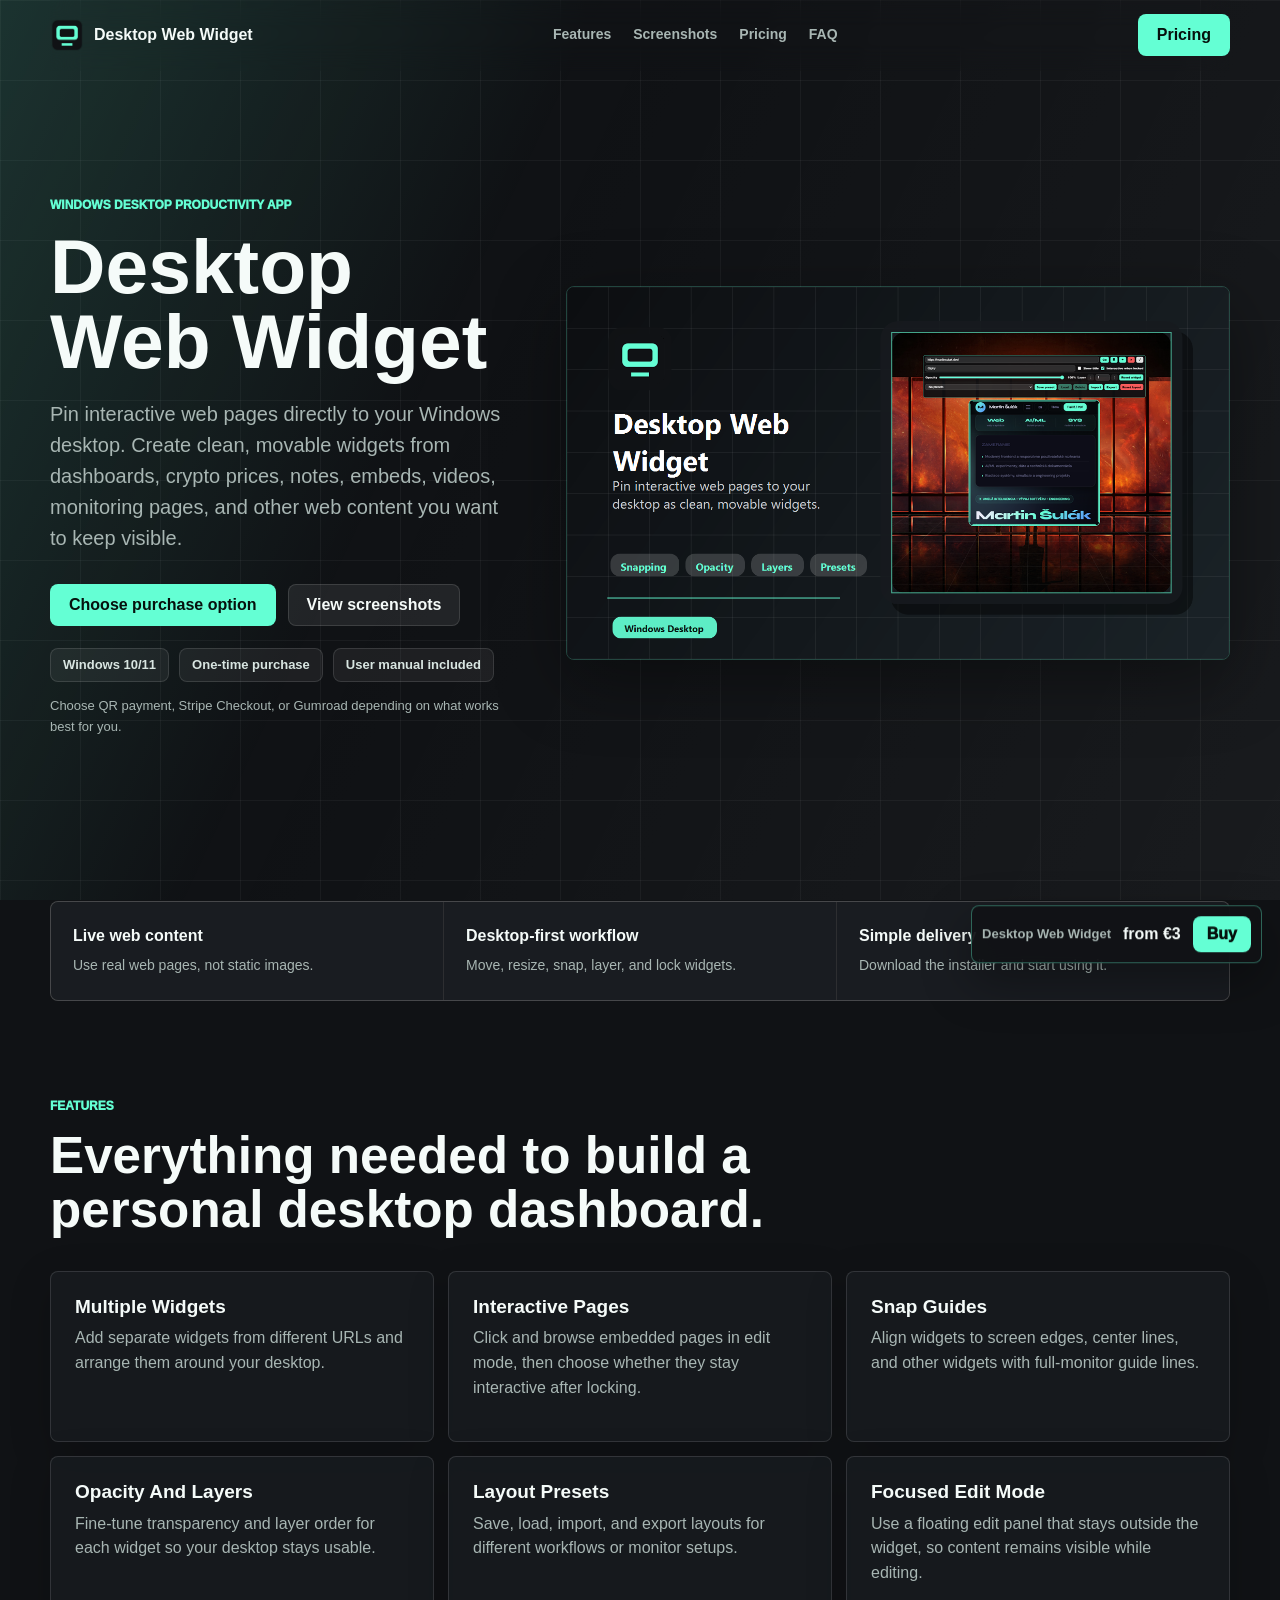
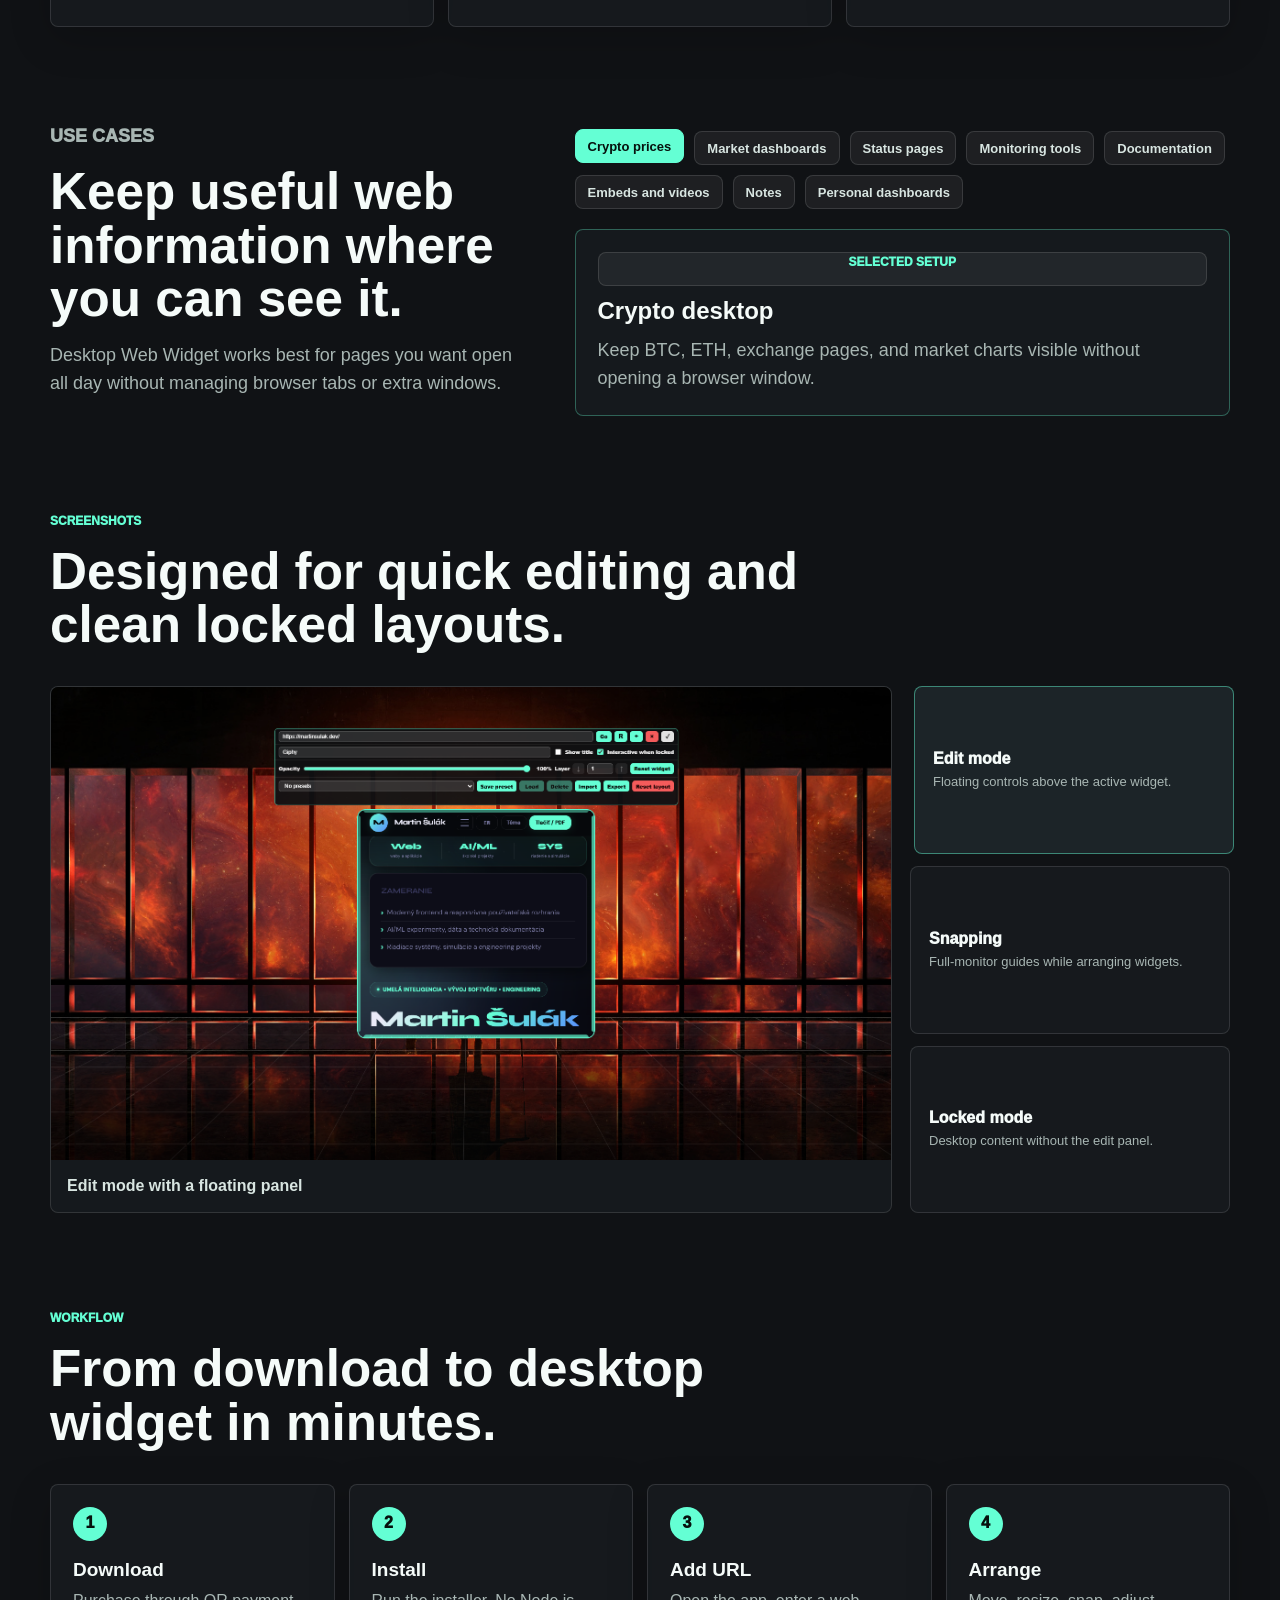
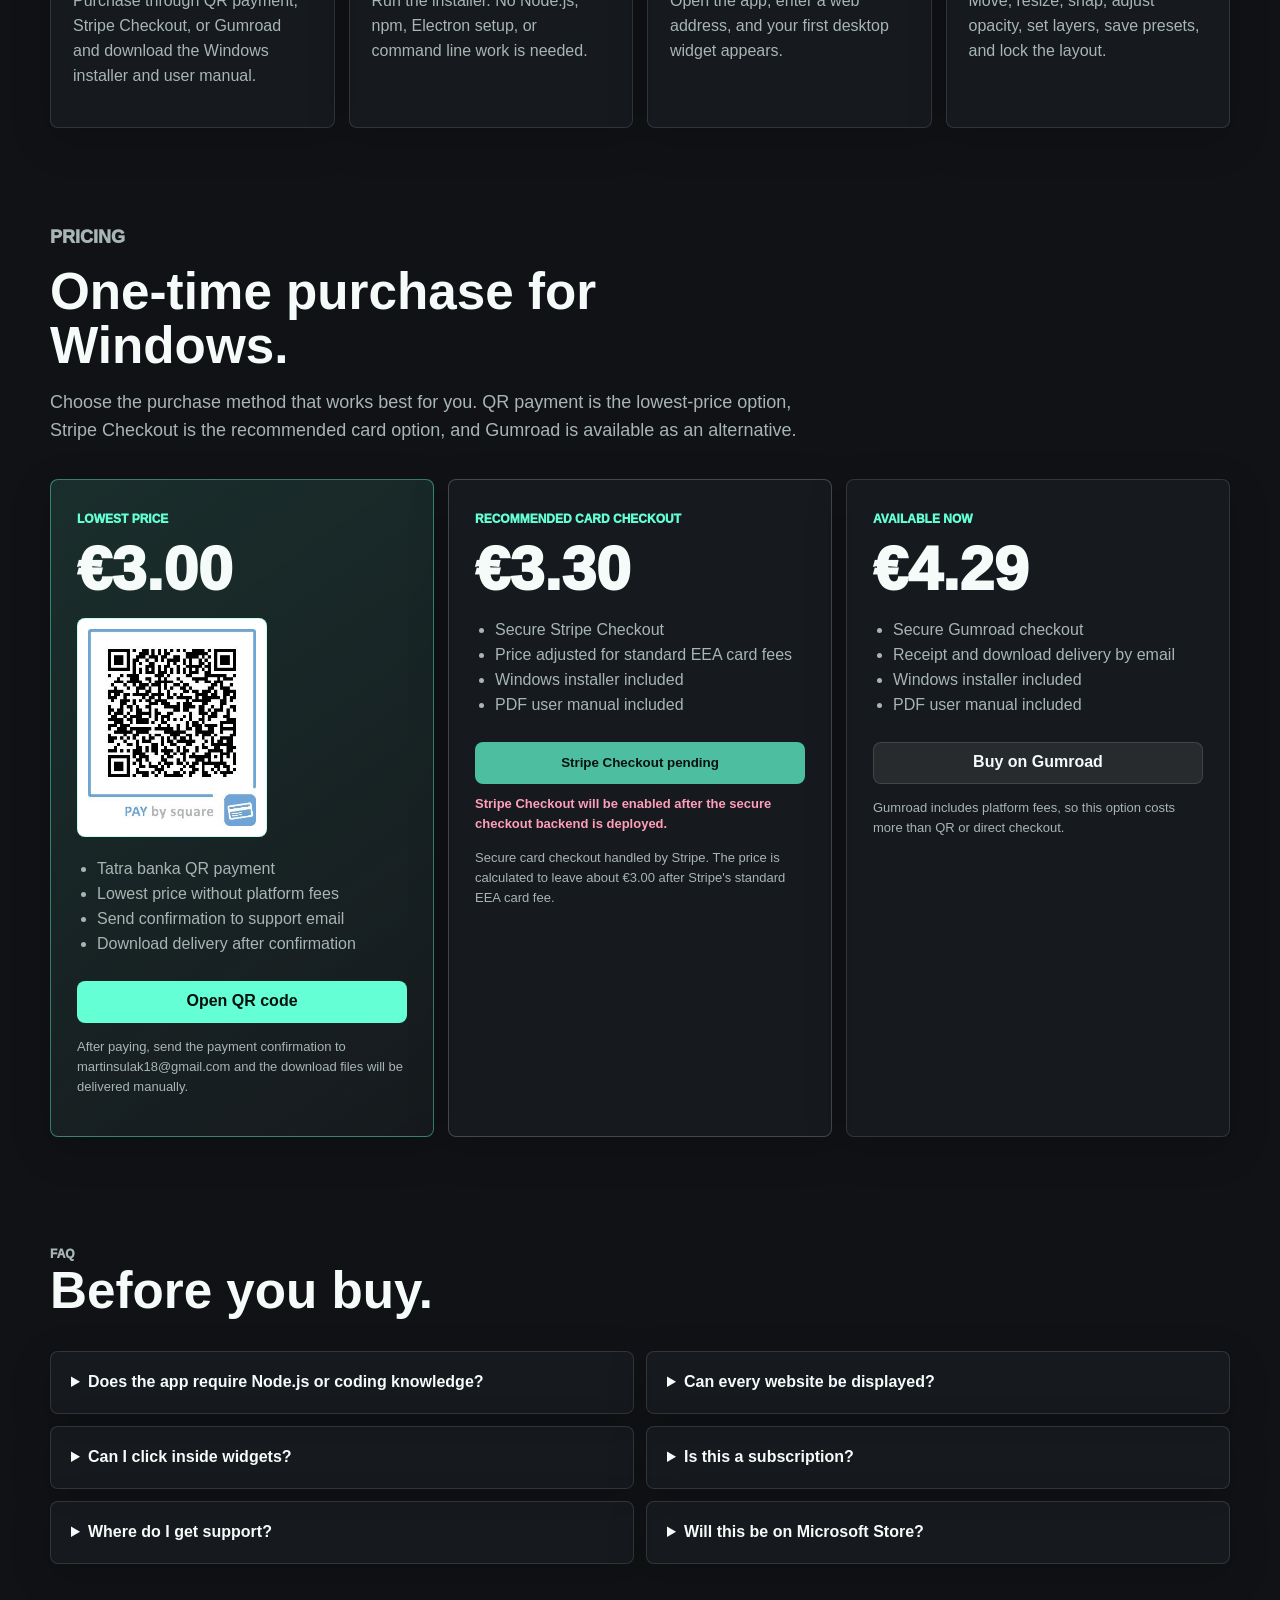
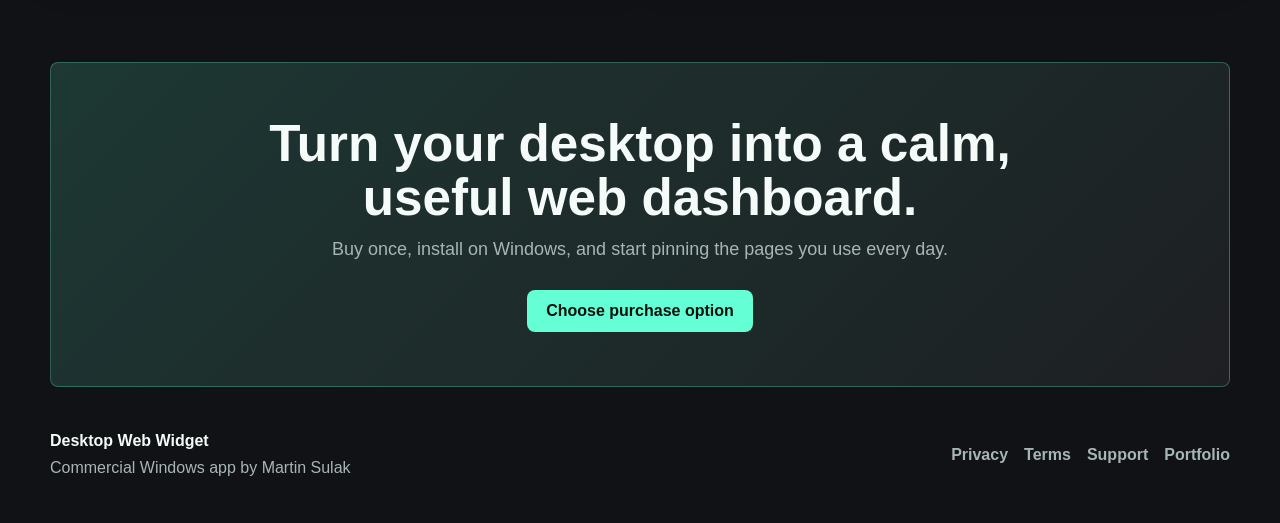
==== index.html @ 6675e5db "Support YouTube and Spotify widget embeds" ====
<!doctype html>
<html lang="en">
<head>
  <meta charset="UTF-8" />
  <meta name="viewport" content="width=device-width, initial-scale=1.0" />
  <meta name="description" content="Desktop Web Widget is a Windows desktop app for pinning live web pages, dashboards, crypto prices, notes, embeds, and monitoring pages as interactive desktop widgets." />
  <meta name="theme-color" content="#101215" />
  <meta name="author" content="Martin Šulák" />
  <meta name="robots" content="index, follow" />
  <meta name="application-name" content="Desktop Web Widget" />
  <meta property="og:title" content="Desktop Web Widget | Interactive Web Widgets For Windows" />
  <meta property="og:description" content="Pin live web pages, dashboards, crypto prices, notes, embeds, and monitoring pages directly to your Windows desktop." />
  <meta property="og:image" content="https://desktop-web-widget.martinsulak.dev/assets/cover.png" />
  <meta property="og:image:alt" content="Desktop Web Widget product preview on a Windows desktop" />
  <meta property="og:url" content="https://desktop-web-widget.martinsulak.dev/" />
  <meta property="og:type" content="website" />
  <meta property="og:site_name" content="Desktop Web Widget" />
  <meta name="twitter:card" content="summary_large_image" />
  <meta name="twitter:title" content="Desktop Web Widget | Interactive Web Widgets For Windows" />
  <meta name="twitter:description" content="Pin live web pages, dashboards, crypto prices, notes, embeds, and monitoring pages directly to your Windows desktop." />
  <meta name="twitter:image" content="https://desktop-web-widget.martinsulak.dev/assets/cover.png" />
  <meta name="twitter:image:alt" content="Desktop Web Widget product preview on a Windows desktop" />
  <title>Desktop Web Widget | Windows Desktop Web Widgets</title>
  <link rel="canonical" href="https://desktop-web-widget.martinsulak.dev/" />
  <link rel="icon" href="assets/favicon.ico" />
  <link rel="stylesheet" href="styles.css" />
  <script type="application/ld+json">
    {
      "@context": "https://schema.org",
      "@type": "SoftwareApplication",
      "name": "Desktop Web Widget",
      "description": "Desktop Web Widget is a Windows desktop app for pinning live web pages, dashboards, crypto prices, notes, embeds, and monitoring pages as interactive desktop widgets.",
      "url": "https://desktop-web-widget.martinsulak.dev/",
      "image": "https://desktop-web-widget.martinsulak.dev/assets/cover.png",
      "applicationCategory": "ProductivityApplication",
      "operatingSystem": "Windows 10, Windows 11",
      "softwareVersion": "1.0.0",
      "author": {
        "@type": "Person",
        "name": "Martin Šulák",
        "url": "https://martinsulak.dev/"
      },
      "offers": [
        {
          "@type": "Offer",
          "price": "3.00",
          "priceCurrency": "EUR",
          "url": "https://desktop-web-widget.martinsulak.dev/#pricing",
          "availability": "https://schema.org/InStock"
        },
        {
          "@type": "Offer",
          "price": "3.30",
          "priceCurrency": "EUR",
          "url": "https://desktop-web-widget.martinsulak.dev/#pricing",
          "availability": "https://schema.org/InStock"
        },
        {
          "@type": "Offer",
          "price": "4.29",
          "priceCurrency": "EUR",
          "url": "https://martinsulak.gumroad.com/l/desktop-web-widget",
          "availability": "https://schema.org/InStock"
        }
      ]
    }
  </script>
</head>
<body>
  <div class="scroll-progress" aria-hidden="true"></div>
  <header class="site-header">
    <a class="brand" href="#top" aria-label="Desktop Web Widget home">
      <img src="assets/logo.png" alt="" />
      <span>Desktop Web Widget</span>
    </a>
    <nav class="nav" aria-label="Main navigation">
      <a href="#features">Features</a>
      <a href="#screenshots">Screenshots</a>
      <a href="#pricing">Pricing</a>
      <a href="#faq">FAQ</a>
    </nav>
    <a class="header-buy" href="#pricing">Pricing</a>
  </header>

  <main id="top">
    <section class="hero reveal">
      <div class="hero-copy reveal-item">
        <p class="eyebrow">Windows desktop productivity app</p>
        <h1>Desktop Web Widget</h1>
        <p class="hero-text">Pin interactive web pages directly to your Windows desktop. Create clean, movable widgets from dashboards, crypto prices, notes, embeds, videos, monitoring pages, and other web content you want to keep visible.</p>
        <div class="hero-actions">
          <a class="button primary" href="#pricing">Choose purchase option</a>
          <a class="button secondary" href="#screenshots">View screenshots</a>
        </div>
        <div class="hero-meta">
          <span>Windows 10/11</span>
          <span>One-time purchase</span>
          <span>User manual included</span>
        </div>
        <p class="checkout-note">Choose QR payment, Stripe Checkout, or Gumroad depending on what works best for you.</p>
      </div>
      <div class="hero-visual reveal-item">
        <img src="assets/cover.png" alt="Desktop Web Widget product preview" />
      </div>
    </section>

    <section class="trust-strip reveal" aria-label="Product highlights">
      <div>
        <strong>Live web content</strong>
        <span>Use real web pages, not static images.</span>
      </div>
      <div>
        <strong>Desktop-first workflow</strong>
        <span>Move, resize, snap, layer, and lock widgets.</span>
      </div>
      <div>
        <strong>Simple delivery</strong>
        <span>Download the installer and start using it.</span>
      </div>
    </section>

    <section id="features" class="section reveal">
      <div class="section-head">
        <p class="eyebrow">Features</p>
        <h2>Everything needed to build a personal desktop dashboard.</h2>
      </div>
      <div class="feature-grid">
        <article>
          <h3>Multiple Widgets</h3>
          <p>Add separate widgets from different URLs and arrange them around your desktop.</p>
        </article>
        <article>
          <h3>Interactive Pages</h3>
          <p>Click and browse embedded pages in edit mode, then choose whether they stay interactive after locking.</p>
        </article>
        <article>
          <h3>Snap Guides</h3>
          <p>Align widgets to screen edges, center lines, and other widgets with full-monitor guide lines.</p>
        </article>
        <article>
          <h3>Opacity And Layers</h3>
          <p>Fine-tune transparency and layer order for each widget so your desktop stays usable.</p>
        </article>
        <article>
          <h3>Layout Presets</h3>
          <p>Save, load, import, and export layouts for different workflows or monitor setups.</p>
        </article>
        <article>
          <h3>Focused Edit Mode</h3>
          <p>Use a floating edit panel that stays outside the widget, so content remains visible while editing.</p>
        </article>
      </div>
    </section>

    <section class="section split use-case-section reveal">
      <div>
        <p class="eyebrow">Use cases</p>
        <h2>Keep useful web information where you can see it.</h2>
        <p>Desktop Web Widget works best for pages you want open all day without managing browser tabs or extra windows.</p>
      </div>
      <div class="use-list">
        <button class="use-chip active" data-title="Crypto desktop" data-text="Keep BTC, ETH, exchange pages, and market charts visible without opening a browser window.">Crypto prices</button>
        <button class="use-chip" data-title="Market watch" data-text="Build a lightweight desktop board for stock pages, financial dashboards, and trading tools.">Market dashboards</button>
        <button class="use-chip" data-title="System status" data-text="Pin uptime pages, service dashboards, deployment status, and monitoring views.">Status pages</button>
        <button class="use-chip" data-title="Monitoring cockpit" data-text="Arrange several operational web tools with snapping, opacity, and saved presets.">Monitoring tools</button>
        <button class="use-chip" data-title="Docs beside work" data-text="Keep docs, API references, checklists, and notes next to your main workspace.">Documentation</button>
        <button class="use-chip" data-title="Media layer" data-text="Place embeddable videos, streams, or media pages in a clean locked layout.">Embeds and videos</button>
        <button class="use-chip" data-title="Always-visible notes" data-text="Turn web-based notes and planning tools into desktop widgets.">Notes</button>
        <button class="use-chip" data-title="Personal dashboard" data-text="Create a dashboard from the pages you personally check every day.">Personal dashboards</button>
        <div class="use-preview" aria-live="polite">
          <span>Selected setup</span>
          <strong id="useCaseTitle">Crypto desktop</strong>
          <p id="useCaseText">Keep BTC, ETH, exchange pages, and market charts visible without opening a browser window.</p>
        </div>
      </div>
    </section>

    <section id="screenshots" class="section screenshots reveal">
      <div class="section-head">
        <p class="eyebrow">Screenshots</p>
        <h2>Designed for quick editing and clean locked layouts.</h2>
      </div>
      <div class="screenshot-viewer">
        <figure class="screenshot-stage">
          <img id="activeScreenshot" src="assets/screenshot-edit-mode.png" alt="Edit mode with the floating panel above a widget" />
          <figcaption id="activeScreenshotCaption">Edit mode with a floating panel</figcaption>
        </figure>
        <div class="screenshot-controls" aria-label="Screenshot selector">
          <button class="screenshot-tab active" data-image="assets/screenshot-edit-mode.png" data-alt="Edit mode with the floating panel above a widget" data-caption="Edit mode with a floating panel">
            <span>Edit mode</span>
            <small>Floating controls above the active widget.</small>
          </button>
          <button class="screenshot-tab" data-image="assets/screenshot-snapping.png" data-alt="Widget snapping with full monitor guide lines" data-caption="Snapping and guide lines">
            <span>Snapping</span>
            <small>Full-monitor guides while arranging widgets.</small>
          </button>
          <button class="screenshot-tab" data-image="assets/screenshot-locked-mode.png" data-alt="Locked desktop widget layout" data-caption="Clean locked mode">
            <span>Locked mode</span>
            <small>Desktop content without the edit panel.</small>
          </button>
        </div>
      </div>
    </section>

    <section class="section workflow reveal">
      <div class="section-head">
        <p class="eyebrow">Workflow</p>
        <h2>From download to desktop widget in minutes.</h2>
      </div>
      <div class="steps">
        <div>
          <span>1</span>
          <h3>Download</h3>
          <p>Purchase through QR payment, Stripe Checkout, or Gumroad and download the Windows installer and user manual.</p>
        </div>
        <div>
          <span>2</span>
          <h3>Install</h3>
          <p>Run the installer. No Node.js, npm, Electron setup, or command line work is needed.</p>
        </div>
        <div>
          <span>3</span>
          <h3>Add URL</h3>
          <p>Open the app, enter a web address, and your first desktop widget appears.</p>
        </div>
        <div>
          <span>4</span>
          <h3>Arrange</h3>
          <p>Move, resize, snap, adjust opacity, set layers, save presets, and lock the layout.</p>
        </div>
      </div>
    </section>

    <section id="pricing" class="section pricing reveal">
      <div class="pricing-copy">
        <p class="eyebrow">Pricing</p>
        <h2>One-time purchase for Windows.</h2>
        <p>Choose the purchase method that works best for you. QR payment is the lowest-price option, Stripe Checkout is the recommended card option, and Gumroad is available as an alternative.</p>
      </div>
      <div class="price-options">
        <div class="price-card qr-card">
          <span class="price-label">Lowest price</span>
          <div class="price">€3.00</div>
          <img class="qr-image" src="assets/qrcode.jpeg" alt="Tatra banka QR payment for Desktop Web Widget" />
          <ul>
            <li>Tatra banka QR payment</li>
            <li>Lowest price without platform fees</li>
            <li>Send confirmation to support email</li>
            <li>Download delivery after confirmation</li>
          </ul>
          <a class="button primary full" href="assets/qrcode.jpeg" target="_blank" rel="noreferrer">Open QR code</a>
          <p class="price-note">After paying, send the payment confirmation to martinsulak18@gmail.com and the download files will be delivered manually.</p>
        </div>
        <div class="price-card gateway-card">
          <span class="price-label">Recommended card checkout</span>
          <div class="price">€3.30</div>
          <ul>
            <li>Secure Stripe Checkout</li>
            <li>Price adjusted for standard EEA card fees</li>
            <li>Windows installer included</li>
            <li>PDF user manual included</li>
          </ul>
          <button class="button primary full" id="stripeCheckoutButton" type="button" disabled>Buy with Stripe</button>
          <p class="checkout-status" id="stripeCheckoutStatus" aria-live="polite"></p>
          <p class="price-note">Secure card checkout handled by Stripe. The price is calculated to leave about €3.00 after Stripe's standard EEA card fee.</p>
        </div>
        <div class="price-card">
          <span class="price-label">Available now</span>
          <div class="price">€4.29</div>
          <ul>
            <li>Secure Gumroad checkout</li>
            <li>Receipt and download delivery by email</li>
            <li>Windows installer included</li>
            <li>PDF user manual included</li>
          </ul>
          <a class="button secondary full checkout-link" href="https://martinsulak.gumroad.com/l/desktop-web-widget" target="_blank" rel="noreferrer">Buy on Gumroad</a>
          <p class="price-note">Gumroad includes platform fees, so this option costs more than QR or direct checkout.</p>
        </div>
      </div>
    </section>

    <section id="faq" class="section faq reveal">
      <div class="section-head">
        <p class="eyebrow">FAQ</p>
        <h2>Before you buy.</h2>
      </div>
      <div class="faq-grid">
        <details>
          <summary>Does the app require Node.js or coding knowledge?</summary>
          <p>No. The download includes a normal Windows installer. You do not need Node.js, npm, Electron, or programming knowledge.</p>
        </details>
        <details>
          <summary>Can every website be displayed?</summary>
          <p>No. Some websites block embedding for security reasons. Standard YouTube and Spotify sharing links are converted automatically. For other pages, try an official embed link, a dashboard link, or another site that supports embedded display.</p>
        </details>
        <details>
          <summary>Can I click inside widgets?</summary>
          <p>Yes. Widgets are clickable in edit mode. You can also choose whether each widget remains interactive after locking the layout.</p>
        </details>
        <details>
          <summary>Is this a subscription?</summary>
          <p>No. Desktop Web Widget is sold as a one-time purchase. QR payment, Stripe Checkout, and Gumroad are available as purchase options.</p>
        </details>
        <details>
          <summary>Where do I get support?</summary>
          <p>Email support is available through the contact address on the support page.</p>
        </details>
        <details>
          <summary>Will this be on Microsoft Store?</summary>
          <p>Microsoft Store release is planned. QR payment, Stripe Checkout, and Gumroad are available as purchase options.</p>
        </details>
      </div>
    </section>

    <section class="final-cta">
      <h2>Turn your desktop into a calm, useful web dashboard.</h2>
      <p>Buy once, install on Windows, and start pinning the pages you use every day.</p>
      <a class="button primary" href="#pricing">Choose purchase option</a>
    </section>
  </main>

  <div class="sticky-cta" aria-label="Quick purchase bar">
    <span>Desktop Web Widget</span>
    <strong>from €3</strong>
    <a href="#pricing">Buy</a>
  </div>

  <footer class="site-footer">
    <div>
      <strong>Desktop Web Widget</strong>
      <span>Commercial Windows app by Martin Sulak</span>
    </div>
    <nav aria-label="Footer links">
      <a href="privacy.html">Privacy</a>
      <a href="terms.html">Terms</a>
      <a href="support.html">Support</a>
      <a href="https://martinsulak.dev/" target="_blank" rel="noreferrer">Portfolio</a>
    </nav>
  </footer>

  <script src="script.js"></script>
</body>
</html>
---- styles.css ----
:root {
  --bg: #101215;
  --surface: #171b1f;
  --surface-2: #20262b;
  --text: #f5fbf9;
  --muted: #a8b6b3;
  --line: rgba(255, 255, 255, 0.12);
  --mint: #64ffd4;
  --mint-dark: #13c9a1;
  --danger: #ff6b6b;
  --shadow: 0 20px 70px rgba(0, 0, 0, 0.38);
  --radius: 8px;
  --max: 1180px;
  --ease: cubic-bezier(.2, .8, .2, 1);
}

* {
  box-sizing: border-box;
}

html {
  scroll-behavior: smooth;
}

body {
  margin: 0;
  color: var(--text);
  background: var(--bg);
  font-family: Inter, "Segoe UI", Arial, sans-serif;
  font-size: 16px;
  line-height: 1.55;
  letter-spacing: 0;
}

body::before {
  content: "";
  position: fixed;
  inset: 0;
  z-index: -2;
  background:
    linear-gradient(rgba(255, 255, 255, 0.045) 1px, transparent 1px),
    linear-gradient(90deg, rgba(255, 255, 255, 0.045) 1px, transparent 1px),
    #101215;
  background-size: 80px 80px;
}

body::after {
  content: "";
  position: fixed;
  inset: 0;
  z-index: -1;
  background: linear-gradient(115deg, rgba(100, 255, 212, 0.14), transparent 36%, rgba(255, 255, 255, 0.04));
  pointer-events: none;
}

img {
  max-width: 100%;
  display: block;
}

.scroll-progress {
  position: fixed;
  top: 0;
  left: 0;
  z-index: 80;
  width: 0;
  height: 3px;
  background: linear-gradient(90deg, var(--mint), #ffffff);
  box-shadow: 0 0 18px rgba(100, 255, 212, 0.58);
}

a {
  color: inherit;
}

.site-header {
  position: sticky;
  top: 0;
  z-index: 20;
  display: flex;
  align-items: center;
  justify-content: space-between;
  gap: 24px;
  width: min(var(--max), calc(100% - 32px));
  margin: 0 auto;
  padding: 14px 0;
  backdrop-filter: blur(14px);
  transition: border-color .2s var(--ease), background .2s var(--ease);
}

.brand {
  display: inline-flex;
  align-items: center;
  gap: 10px;
  min-width: 0;
  color: var(--text);
  text-decoration: none;
  font-weight: 850;
}

.brand img {
  width: 34px;
  height: 34px;
  border-radius: 8px;
}

.brand span {
  white-space: nowrap;
}

.nav {
  display: flex;
  align-items: center;
  gap: 22px;
  color: var(--muted);
  font-size: 14px;
  font-weight: 750;
}

.nav a,
.site-footer a {
  text-decoration: none;
}

.nav a:hover,
.site-footer a:hover {
  color: var(--mint);
}

.header-buy,
.button {
  display: inline-flex;
  align-items: center;
  justify-content: center;
  min-height: 42px;
  padding: 0 18px;
  border: 1px solid transparent;
  border-radius: 8px;
  color: #06110d;
  background: var(--mint);
  font-weight: 900;
  text-decoration: none;
  white-space: nowrap;
  transition: transform .2s var(--ease), background .2s var(--ease), border-color .2s var(--ease);
}

.header-buy:hover,
.button.primary:hover {
  transform: translateY(-2px);
  background: #8affe0;
}

.button.secondary {
  color: var(--text);
  background: rgba(255, 255, 255, 0.08);
  border-color: var(--line);
}

.button.secondary:hover {
  transform: translateY(-2px);
  border-color: rgba(100, 255, 212, 0.55);
}

.button.full {
  width: 100%;
}

.checkout-note,
.price-note {
  margin-top: 14px;
  color: var(--muted);
  font-size: 13px;
}

.hero {
  display: grid;
  grid-template-columns: minmax(0, .82fr) minmax(0, 1.18fr);
  align-items: center;
  gap: 54px;
  width: min(var(--max), calc(100% - 32px));
  min-height: calc(100vh - 70px);
  margin: 0 auto;
  padding: 46px 0 72px;
}

.hero-copy {
  min-width: 0;
}

.eyebrow {
  margin: 0 0 14px;
  color: var(--mint);
  font-size: 12px;
  font-weight: 950;
  letter-spacing: 0;
  text-transform: uppercase;
}

h1,
h2,
h3,
p {
  margin-top: 0;
}

h1 {
  max-width: 640px;
  margin-bottom: 20px;
  font-size: clamp(43px, 6vw, 78px);
  line-height: .98;
  letter-spacing: 0;
}

h2 {
  margin-bottom: 16px;
  font-size: clamp(31px, 4vw, 52px);
  line-height: 1.05;
  letter-spacing: 0;
}

h3 {
  margin-bottom: 8px;
  font-size: 19px;
  line-height: 1.2;
  letter-spacing: 0;
}

.hero-text {
  max-width: 560px;
  color: var(--muted);
  font-size: 20px;
}

.hero-actions {
  display: flex;
  flex-wrap: wrap;
  gap: 12px;
  margin: 30px 0 22px;
}

.hero-meta {
  display: flex;
  flex-wrap: wrap;
  gap: 10px;
}

.hero-meta span,
.use-list span {
  display: inline-flex;
  align-items: center;
  min-height: 34px;
  padding: 0 12px;
  border: 1px solid var(--line);
  border-radius: 8px;
  color: #d8e5e1;
  background: rgba(255, 255, 255, 0.06);
  font-size: 13px;
  font-weight: 800;
}

.hero-visual {
  min-width: 0;
}

.hero-visual img {
  width: 100%;
  border: 1px solid rgba(100, 255, 212, 0.22);
  border-radius: 8px;
  box-shadow: var(--shadow);
  animation: heroFloat 7s var(--ease) infinite;
}

.trust-strip,
.section,
.final-cta,
.site-footer {
  width: min(var(--max), calc(100% - 32px));
  margin: 0 auto;
}

.trust-strip {
  display: grid;
  grid-template-columns: repeat(3, minmax(0, 1fr));
  gap: 1px;
  overflow: hidden;
  border: 1px solid var(--line);
  border-radius: 8px;
  background: var(--line);
}

.trust-strip div {
  padding: 22px;
  background: rgba(23, 27, 31, 0.88);
}

.trust-strip strong {
  display: block;
  margin-bottom: 4px;
}

.trust-strip span {
  color: var(--muted);
  font-size: 14px;
}

.section {
  padding: 96px 0 0;
}

.section-head {
  max-width: 760px;
  margin-bottom: 34px;
}

.section-head p:not(.eyebrow),
.split p,
.pricing-copy p,
.final-cta p {
  color: var(--muted);
  font-size: 18px;
}

.feature-grid {
  display: grid;
  grid-template-columns: repeat(3, minmax(0, 1fr));
  gap: 14px;
}

.feature-grid article,
.price-card,
.faq details,
.steps div {
  border: 1px solid var(--line);
  border-radius: 8px;
  background: rgba(23, 27, 31, 0.88);
  box-shadow: 0 12px 42px rgba(0, 0, 0, 0.18);
}

.feature-grid article {
  padding: 24px;
  transform: translateY(0);
  transition: transform .25s var(--ease), border-color .25s var(--ease), background .25s var(--ease);
}

.feature-grid article:hover,
.steps div:hover,
.faq details:hover {
  transform: translateY(-4px);
  border-color: rgba(100, 255, 212, 0.35);
  background: rgba(28, 34, 38, 0.94);
}

.feature-grid p,
.steps p,
.faq p,
.price-card li {
  color: var(--muted);
}

.split {
  display: grid;
  grid-template-columns: minmax(0, .85fr) minmax(0, 1.15fr);
  gap: 40px;
  align-items: start;
}

.use-list {
  display: flex;
  flex-wrap: wrap;
  gap: 10px;
  padding-top: 8px;
}

.use-chip {
  display: inline-flex;
  align-items: center;
  min-height: 34px;
  padding: 0 12px;
  border: 1px solid var(--line);
  border-radius: 8px;
  color: #d8e5e1;
  background: rgba(255, 255, 255, 0.06);
  cursor: pointer;
  font-family: inherit;
  font-size: 13px;
  font-weight: 800;
  transition: transform .2s var(--ease), border-color .2s var(--ease), color .2s var(--ease), background .2s var(--ease);
}

.use-chip:hover,
.use-chip.active {
  color: #06110d;
  background: var(--mint);
  border-color: var(--mint);
  transform: translateY(-2px);
}

.use-preview {
  flex-basis: 100%;
  margin-top: 10px;
  padding: 22px;
  border: 1px solid rgba(100, 255, 212, 0.32);
  border-radius: 8px;
  background: rgba(23, 27, 31, 0.9);
}

.use-preview span {
  display: block;
  margin-bottom: 6px;
  color: var(--mint);
  font-size: 12px;
  font-weight: 950;
  text-align: center;
  text-transform: uppercase;
}

.use-preview strong {
  display: block;
  margin-bottom: 8px;
  font-size: 24px;
}

.use-preview p {
  margin-bottom: 0;
  color: var(--muted);
}

.screenshot-viewer {
  display: grid;
  grid-template-columns: minmax(0, 1fr) 320px;
  gap: 18px;
  align-items: stretch;
}

figure {
  margin: 0;
  overflow: hidden;
  border: 1px solid var(--line);
  border-radius: 8px;
  background: rgba(23, 27, 31, 0.9);
}

.screenshot-stage img {
  width: 100%;
  aspect-ratio: 16 / 9;
  object-fit: cover;
}

figcaption {
  padding: 14px 16px;
  color: #d8e5e1;
  font-weight: 850;
}

.screenshot-controls {
  display: grid;
  gap: 12px;
}

.screenshot-tab {
  min-height: 0;
  padding: 18px;
  border: 1px solid var(--line);
  border-radius: 8px;
  color: var(--text);
  background: rgba(23, 27, 31, 0.88);
  cursor: pointer;
  font-family: inherit;
  text-align: left;
  transition: transform .2s var(--ease), border-color .2s var(--ease), background .2s var(--ease);
}

.screenshot-tab:hover,
.screenshot-tab.active {
  transform: translateX(4px);
  border-color: rgba(100, 255, 212, 0.45);
  background: rgba(30, 38, 42, 0.96);
}

.screenshot-tab span {
  display: block;
  margin-bottom: 5px;
  font-size: 16px;
  font-weight: 950;
}

.screenshot-tab small {
  color: var(--muted);
  font-size: 13px;
  line-height: 1.35;
}

.steps {
  display: grid;
  grid-template-columns: repeat(4, minmax(0, 1fr));
  gap: 14px;
}

.steps div {
  padding: 22px;
  transition: transform .25s var(--ease), border-color .25s var(--ease), background .25s var(--ease);
}

.steps span {
  display: grid;
  place-items: center;
  width: 34px;
  height: 34px;
  margin-bottom: 18px;
  border-radius: 50%;
  color: #06110d;
  background: var(--mint);
  font-weight: 950;
}

.pricing {
  display: block;
}

.pricing-copy {
  max-width: 760px;
  margin-bottom: 34px;
}

.price-options {
  display: grid;
  grid-template-columns: repeat(3, minmax(0, 1fr));
  gap: 14px;
}

.price-card {
  padding: 26px;
}

.qr-card {
  border-color: rgba(100, 255, 212, 0.42);
  background: linear-gradient(145deg, rgba(100, 255, 212, 0.12), rgba(23, 27, 31, 0.92));
}

.gateway-card {
  border-color: rgba(255, 255, 255, 0.2);
}

.qr-image {
  display: block;
  width: min(190px, 100%);
  height: auto;
  margin: 0 0 20px;
  padding: 10px;
  border: 1px solid rgba(100, 255, 212, 0.4);
  border-radius: 8px;
  background: #fff;
}

.price-label {
  color: var(--mint);
  font-size: 12px;
  font-weight: 950;
  text-transform: uppercase;
}

.price {
  margin: 8px 0 18px;
  font-size: 62px;
  font-weight: 950;
  line-height: 1;
}

.price-card ul {
  margin: 0 0 24px;
  padding-left: 20px;
}

.unavailable-button {
  cursor: not-allowed;
  opacity: .82;
}

.button:disabled {
  cursor: not-allowed;
  opacity: .72;
}

.button:disabled:hover {
  transform: none;
}

.button.loading:disabled {
  cursor: wait;
}

.unavailable-button:disabled,
.unavailable-button:disabled:hover {
  color: rgba(6, 17, 13, 0.72);
  background: rgba(100, 255, 212, 0.7);
  transform: none;
}

.checkout-status {
  min-height: 20px;
  margin: 10px 0 0;
  color: var(--muted);
  font-size: 13px;
  font-weight: 800;
}

.checkout-status.error {
  color: #ff9fb8;
}

.faq-grid {
  display: grid;
  grid-template-columns: repeat(2, minmax(0, 1fr));
  gap: 12px;
}

.faq details {
  padding: 18px 20px;
  transition: transform .25s var(--ease), border-color .25s var(--ease), background .25s var(--ease);
}

.faq summary {
  cursor: pointer;
  font-weight: 900;
}

.faq p {
  margin: 12px 0 0;
}

.final-cta {
  margin-top: 98px;
  padding: 54px;
  border: 1px solid rgba(100, 255, 212, 0.28);
  border-radius: 8px;
  background: linear-gradient(135deg, rgba(100, 255, 212, 0.16), rgba(255, 255, 255, 0.06));
  text-align: center;
}

.final-cta h2 {
  max-width: 800px;
  margin: 0 auto 12px;
}

.final-cta p {
  max-width: 640px;
  margin: 0 auto 26px;
}

.site-footer {
  display: flex;
  align-items: center;
  justify-content: space-between;
  gap: 24px;
  padding: 42px 0;
  color: var(--muted);
}

.site-footer div {
  display: grid;
  gap: 2px;
}

.site-footer strong {
  color: var(--text);
}

.site-footer nav {
  display: flex;
  flex-wrap: wrap;
  gap: 16px;
  font-weight: 800;
}

.legal-page {
  width: min(860px, calc(100% - 32px));
  margin: 0 auto;
  padding: 58px 0 70px;
}

.legal-page .brand {
  margin-bottom: 44px;
}

.legal-card {
  padding: 34px;
  border: 1px solid var(--line);
  border-radius: 8px;
  background: rgba(23, 27, 31, 0.9);
}

.legal-card p,
.legal-card li {
  color: var(--muted);
}

.legal-card ul {
  padding-left: 22px;
}

.support-actions {
  display: flex;
  flex-wrap: wrap;
  gap: 12px;
  margin-top: 24px;
}

.sticky-cta {
  position: fixed;
  right: 18px;
  bottom: 18px;
  z-index: 50;
  display: grid;
  grid-template-columns: auto auto auto;
  align-items: center;
  gap: 12px;
  padding: 10px;
  border: 1px solid rgba(100, 255, 212, 0.35);
  border-radius: 8px;
  background: rgba(16, 18, 21, 0.88);
  box-shadow: 0 18px 48px rgba(0, 0, 0, 0.34);
  backdrop-filter: blur(14px);
  transform: translateY(140%);
  transition: transform .3s var(--ease);
}

.sticky-cta.visible {
  transform: translateY(0);
}

.sticky-cta span {
  color: var(--muted);
  font-size: 13px;
  font-weight: 800;
}

.sticky-cta strong {
  color: var(--text);
}

.sticky-cta a {
  display: inline-flex;
  align-items: center;
  justify-content: center;
  min-height: 36px;
  padding: 0 14px;
  border-radius: 8px;
  color: #06110d;
  background: var(--mint);
  font-weight: 950;
  text-decoration: none;
}

.reveal {
  opacity: 0;
  transform: translateY(24px);
  transition: opacity .7s var(--ease), transform .7s var(--ease);
}

.reveal.visible {
  opacity: 1;
  transform: translateY(0);
}

.reveal-item {
  animation: fadeUp .8s var(--ease) both;
}

.reveal-item:nth-child(2) {
  animation-delay: .12s;
}

@keyframes fadeUp {
  from {
    opacity: 0;
    transform: translateY(18px);
  }

  to {
    opacity: 1;
    transform: translateY(0);
  }
}

@keyframes heroFloat {
  0%,
  100% {
    transform: translateY(0);
  }

  50% {
    transform: translateY(-10px);
  }
}

@media (max-width: 940px) {
  .site-header {
    position: static;
  }

  .nav {
    display: none;
  }

  .hero,
  .split,
  .pricing {
    grid-template-columns: 1fr;
  }

  .price-options {
    grid-template-columns: 1fr;
  }

  .hero {
    min-height: auto;
    padding-top: 34px;
  }

  .trust-strip,
  .feature-grid,
  .screenshot-viewer,
  .steps,
  .faq-grid {
    grid-template-columns: 1fr;
  }

  .screenshot-controls {
    grid-template-columns: 1fr;
  }

  .pricing {
    gap: 16px;
  }

  .price-card {
    width: 100%;
  }

  .site-footer {
    align-items: flex-start;
    flex-direction: column;
  }
}

@media (max-width: 560px) {
  .brand span {
    display: none;
  }

  .header-buy {
    min-height: 38px;
    padding: 0 14px;
  }

  .hero-actions,
  .button {
    width: 100%;
  }

  .section {
    padding-top: 70px;
  }

  .final-cta,
  .legal-card {
    padding: 28px 20px;
  }

  .price {
    font-size: 52px;
  }

  .sticky-cta {
    left: 12px;
    right: 12px;
    bottom: 12px;
    grid-template-columns: 1fr auto auto;
  }
}

@media (prefers-reduced-motion: reduce) {
  *,
  *::before,
  *::after {
    scroll-behavior: auto !important;
    animation-duration: .001ms !important;
    animation-iteration-count: 1 !important;
    transition-duration: .001ms !important;
  }
}
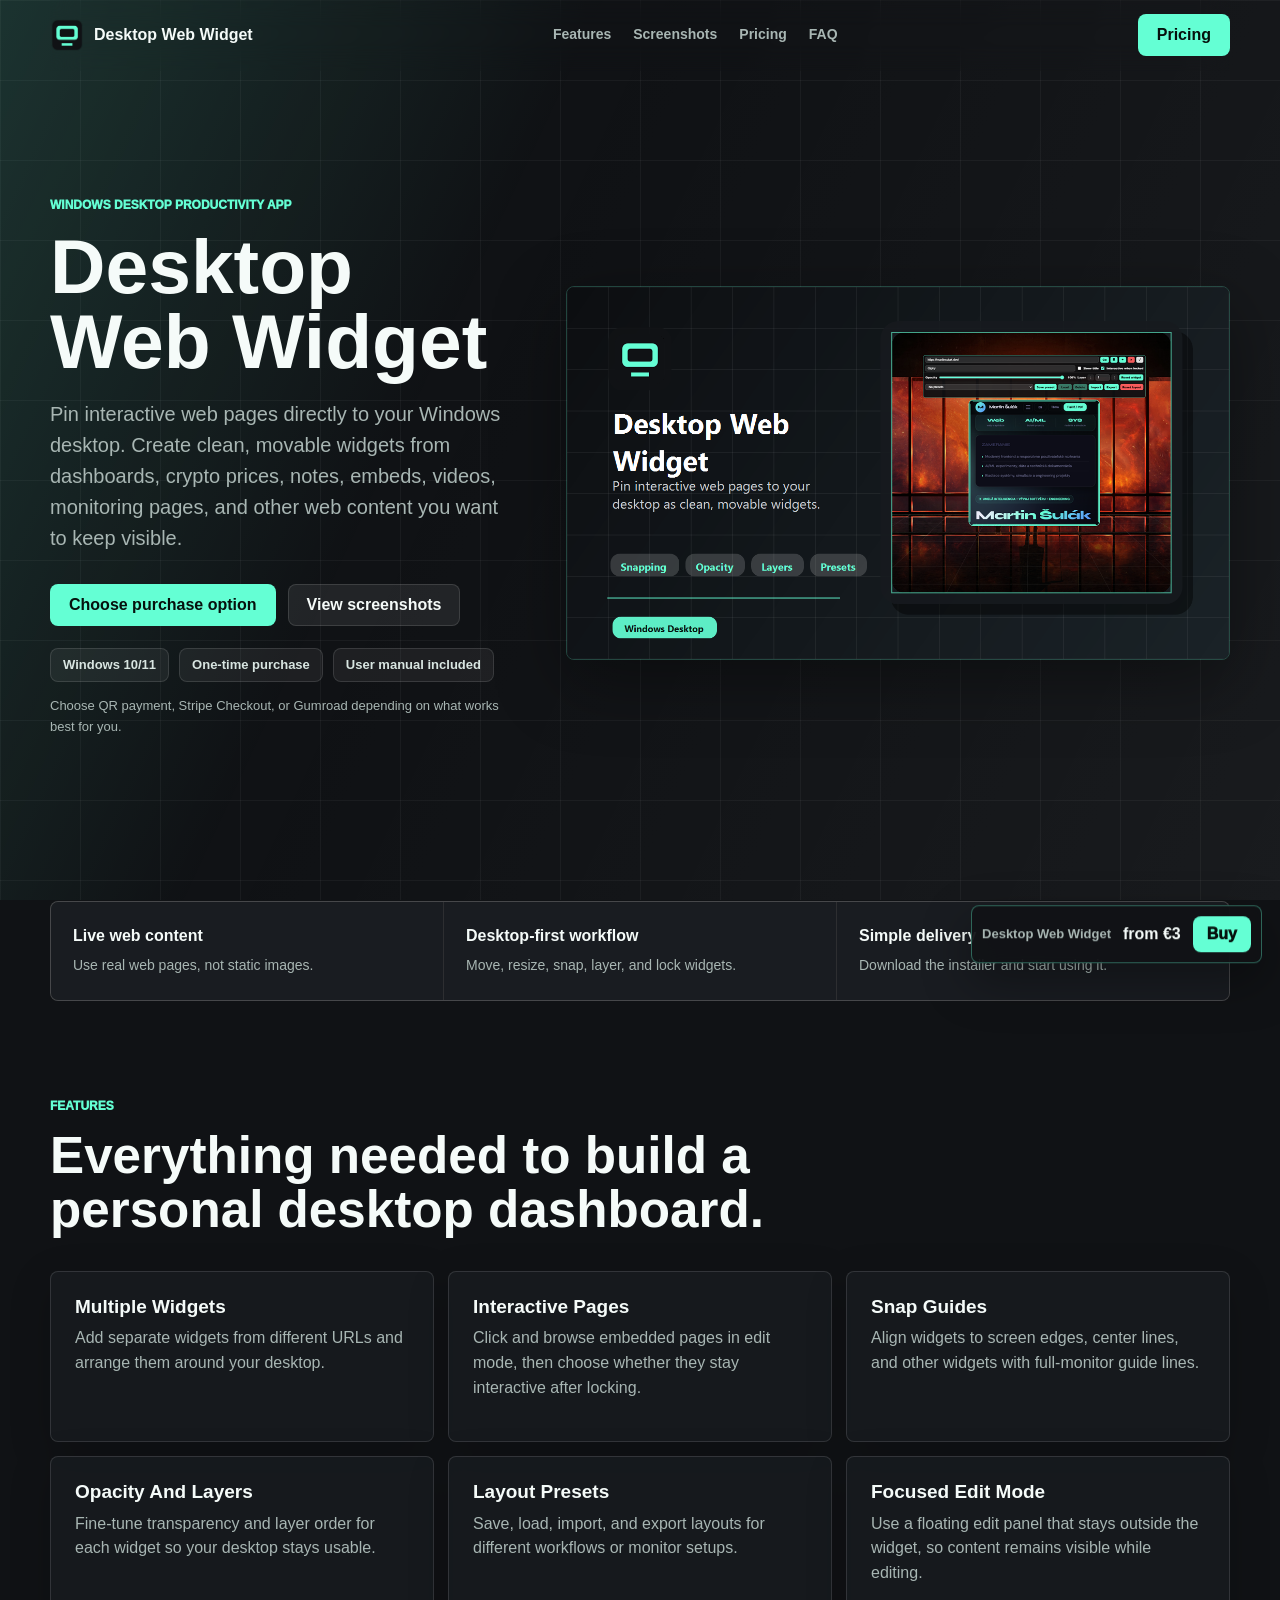
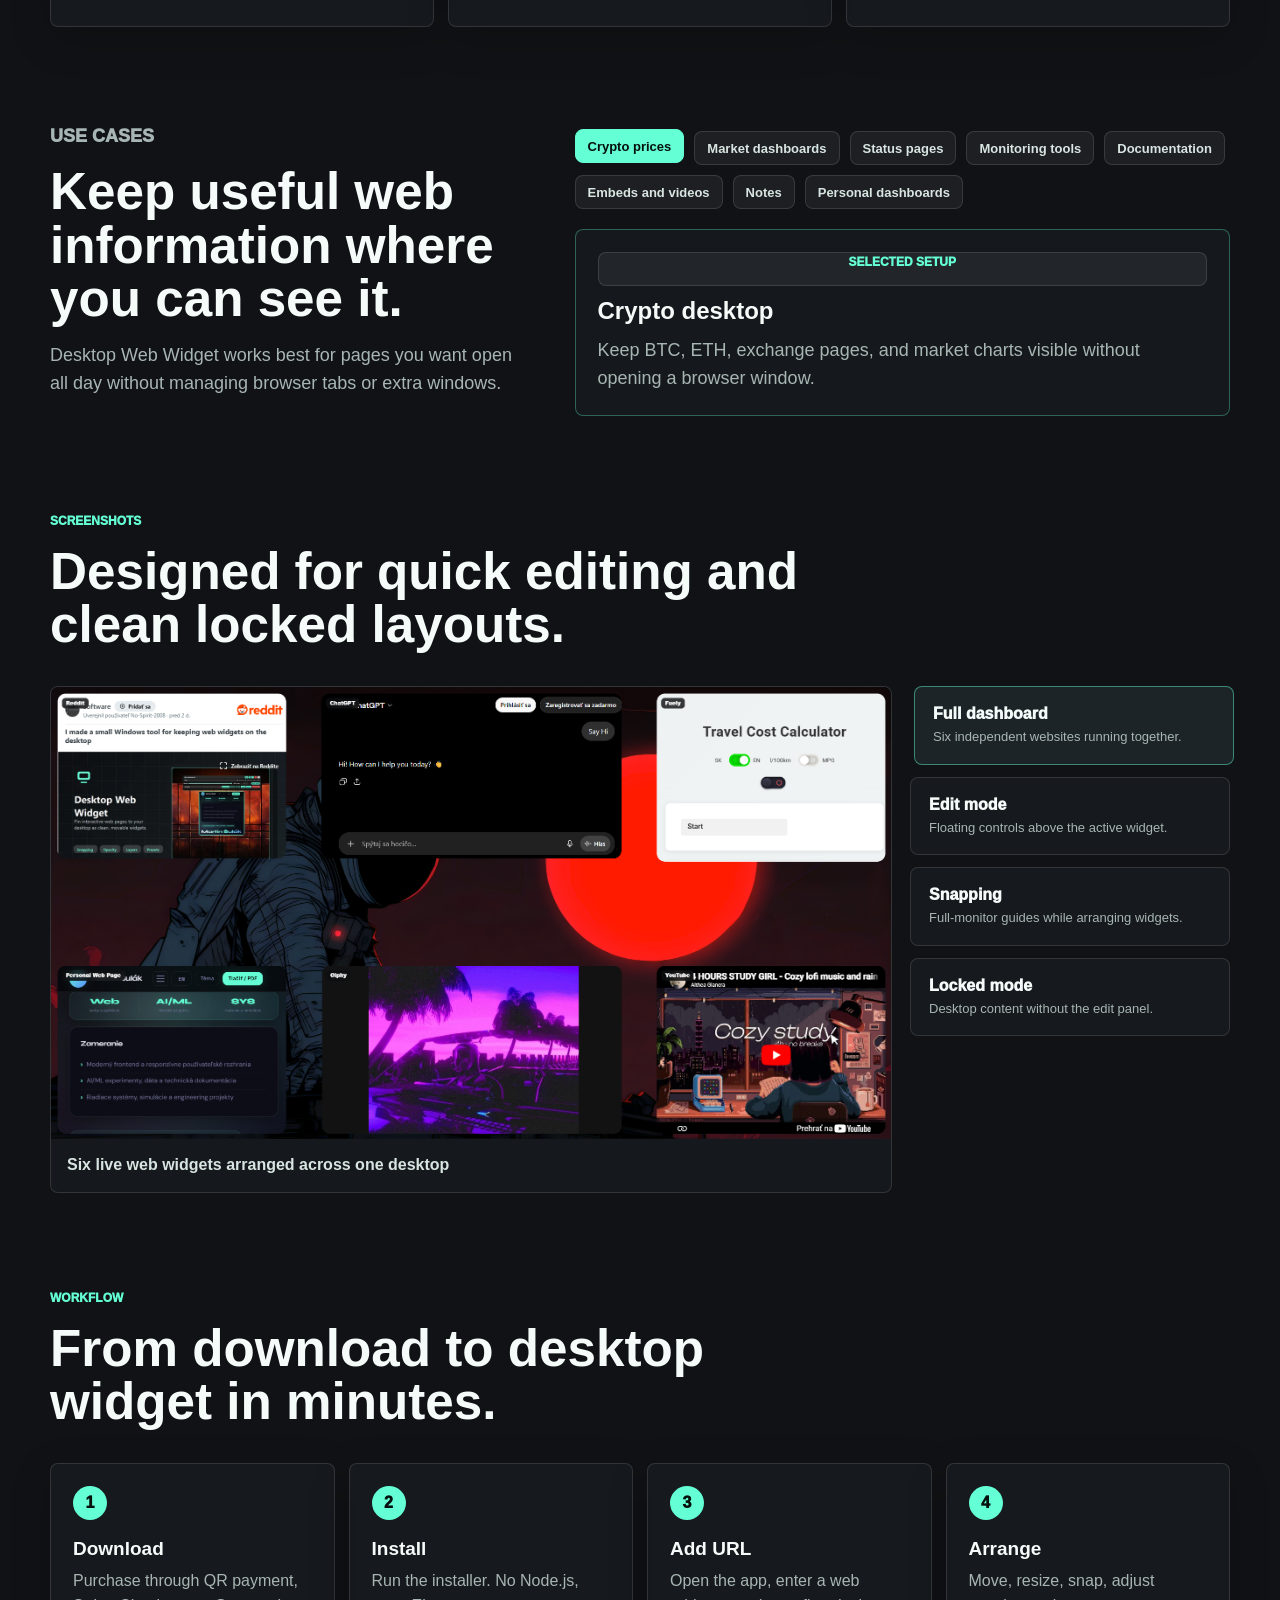
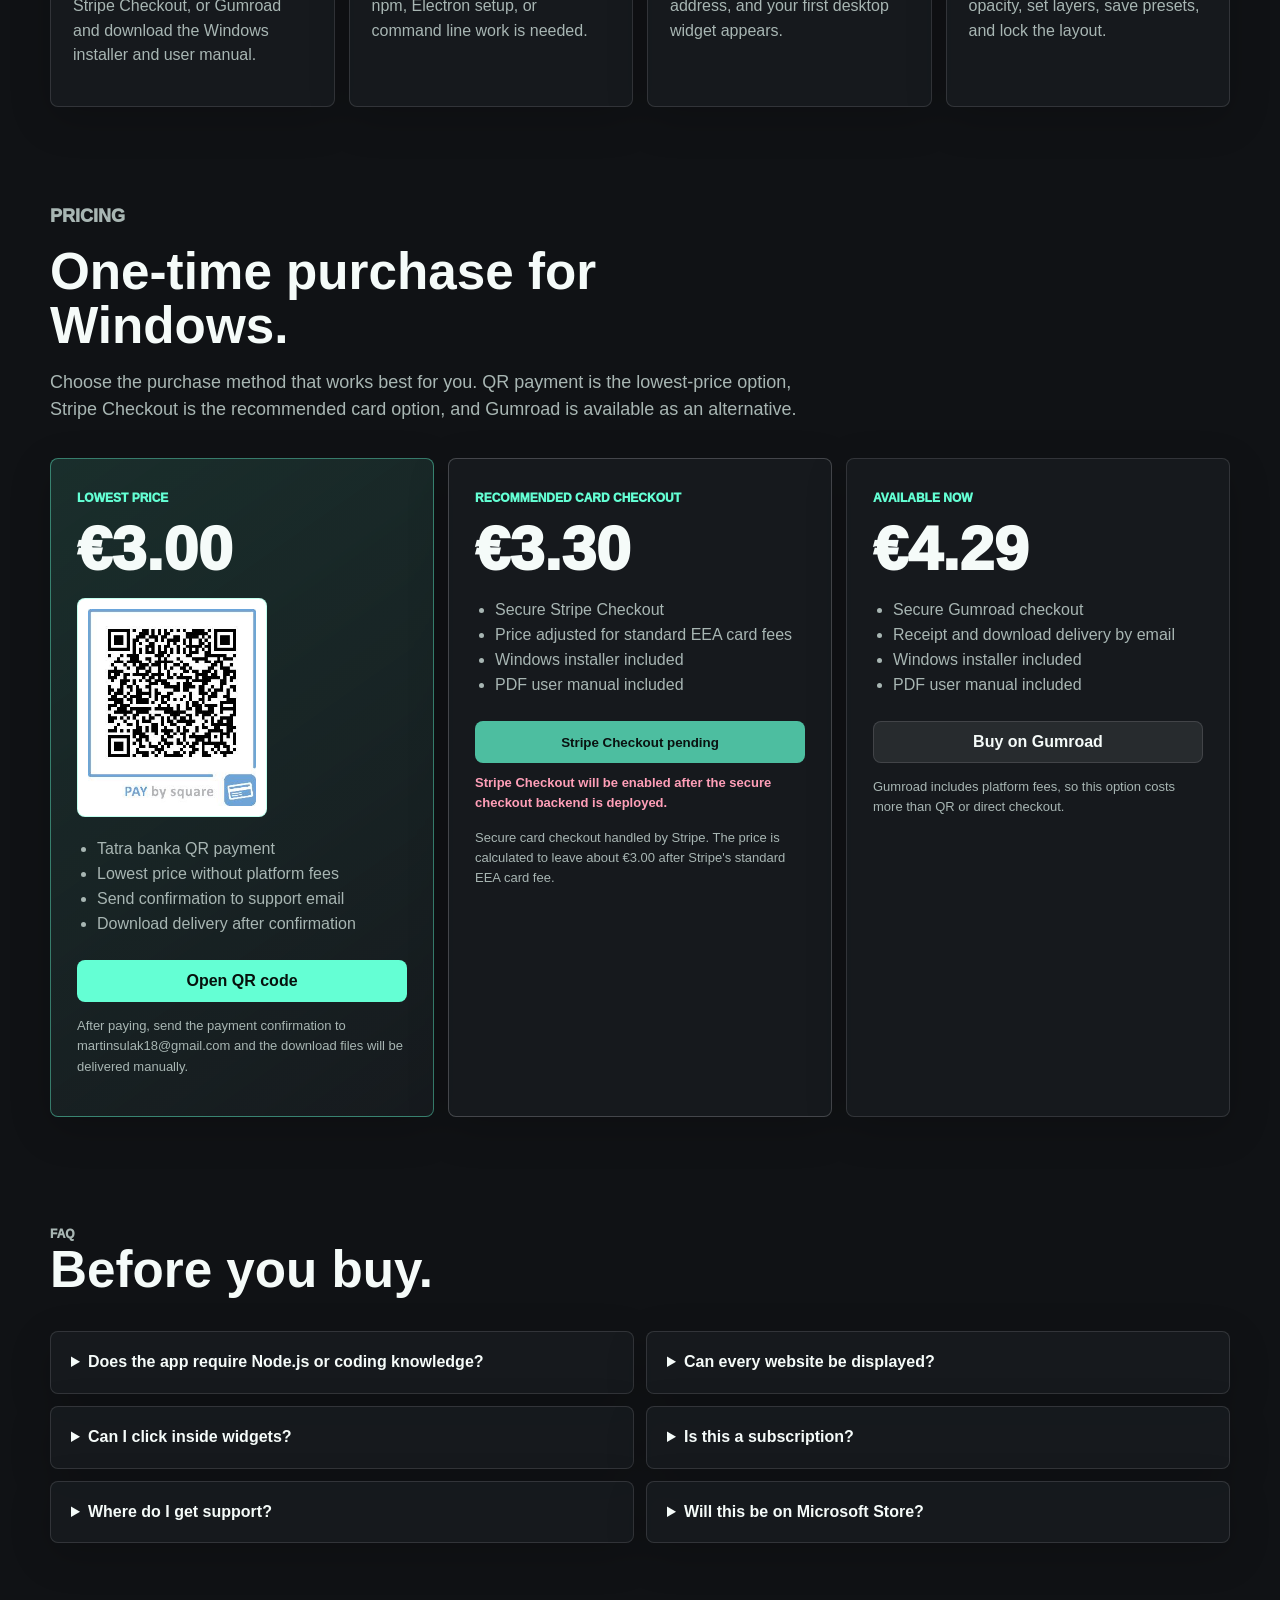
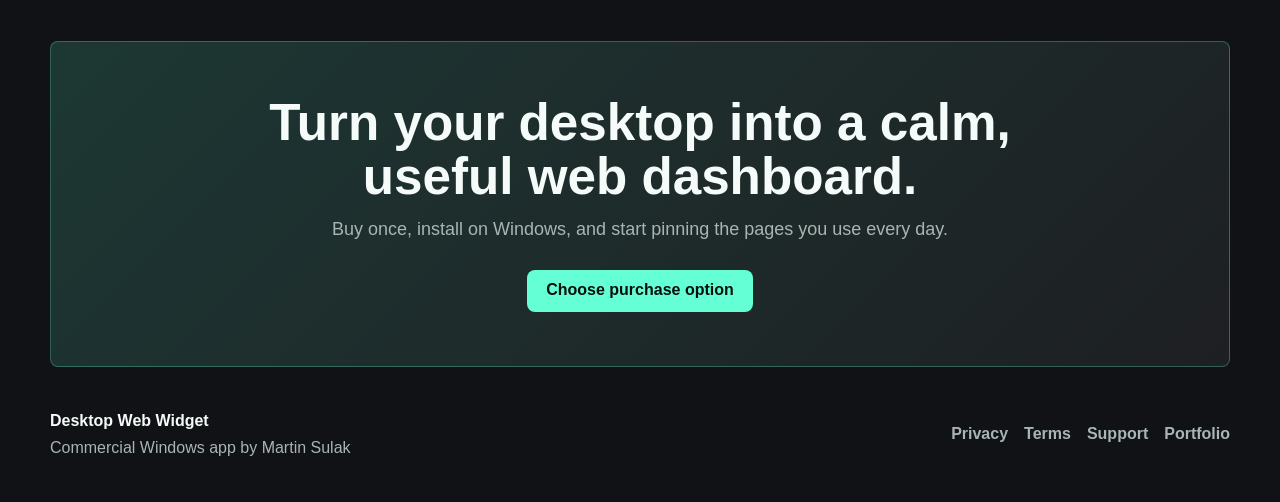
==== commit eb1d0ae3: "Show six-widget desktop on product site" ====
--- a/index.html
+++ b/index.html
@@ -1,6 +1,14 @@
 <!doctype html>
 <html lang="en">
 <head>
+  <script async src="https://www.googletagmanager.com/gtag/js?id=G-9J6V0BWL1W"></script>
+  <script>
+    window.dataLayer = window.dataLayer || [];
+    function gtag(){dataLayer.push(arguments);}
+    gtag('js', new Date());
+
+    gtag('config', 'G-9J6V0BWL1W');
+  </script>
   <meta charset="UTF-8" />
   <meta name="viewport" content="width=device-width, initial-scale=1.0" />
   <meta name="description" content="Desktop Web Widget is a Windows desktop app for pinning live web pages, dashboards, crypto prices, notes, embeds, and monitoring pages as interactive desktop widgets." />
@@ -182,11 +190,15 @@
       </div>
       <div class="screenshot-viewer">
         <figure class="screenshot-stage">
-          <img id="activeScreenshot" src="assets/screenshot-edit-mode.png" alt="Edit mode with the floating panel above a widget" />
-          <figcaption id="activeScreenshotCaption">Edit mode with a floating panel</figcaption>
+          <img id="activeScreenshot" src="assets/desktop-with-widgets.png" alt="Windows desktop displaying six live web widgets including Reddit, ChatGPT, Fuely, a personal website, Giphy, and YouTube" width="1919" height="1033" loading="lazy" decoding="async" />
+          <figcaption id="activeScreenshotCaption">Six live web widgets arranged across one desktop</figcaption>
         </figure>
         <div class="screenshot-controls" aria-label="Screenshot selector">
-          <button class="screenshot-tab active" data-image="assets/screenshot-edit-mode.png" data-alt="Edit mode with the floating panel above a widget" data-caption="Edit mode with a floating panel">
+          <button class="screenshot-tab active" data-image="assets/desktop-with-widgets.png" data-alt="Windows desktop displaying six live web widgets including Reddit, ChatGPT, Fuely, a personal website, Giphy, and YouTube" data-caption="Six live web widgets arranged across one desktop">
+            <span>Full dashboard</span>
+            <small>Six independent websites running together.</small>
+          </button>
+          <button class="screenshot-tab" data-image="assets/screenshot-edit-mode.png" data-alt="Edit mode with the floating panel above a widget" data-caption="Edit mode with a floating panel">
             <span>Edit mode</span>
             <small>Floating controls above the active widget.</small>
           </button>
@@ -291,7 +303,7 @@
         </details>
         <details>
           <summary>Can every website be displayed?</summary>
-          <p>No. Some websites block embedding for security reasons. Standard YouTube and Spotify sharing links are converted automatically. For other pages, try an official embed link, a dashboard link, or another site that supports embedded display.</p>
+          <p>The app uses isolated browser views, so normal websites such as ChatGPT can load even when they reject iframe embedding. Some DRM services, enterprise login policies, extension-dependent pages, or sites that explicitly reject desktop app browsers may still be unavailable.</p>
         </details>
         <details>
           <summary>Can I click inside widgets?</summary>
--- a/styles.css
+++ b/styles.css
@@ -429,7 +429,7 @@
   display: grid;
   grid-template-columns: minmax(0, 1fr) 320px;
   gap: 18px;
-  align-items: stretch;
+  align-items: start;
 }
 
 figure {
@@ -442,8 +442,7 @@
 
 .screenshot-stage img {
   width: 100%;
-  aspect-ratio: 16 / 9;
-  object-fit: cover;
+  height: auto;
 }
 
 figcaption {
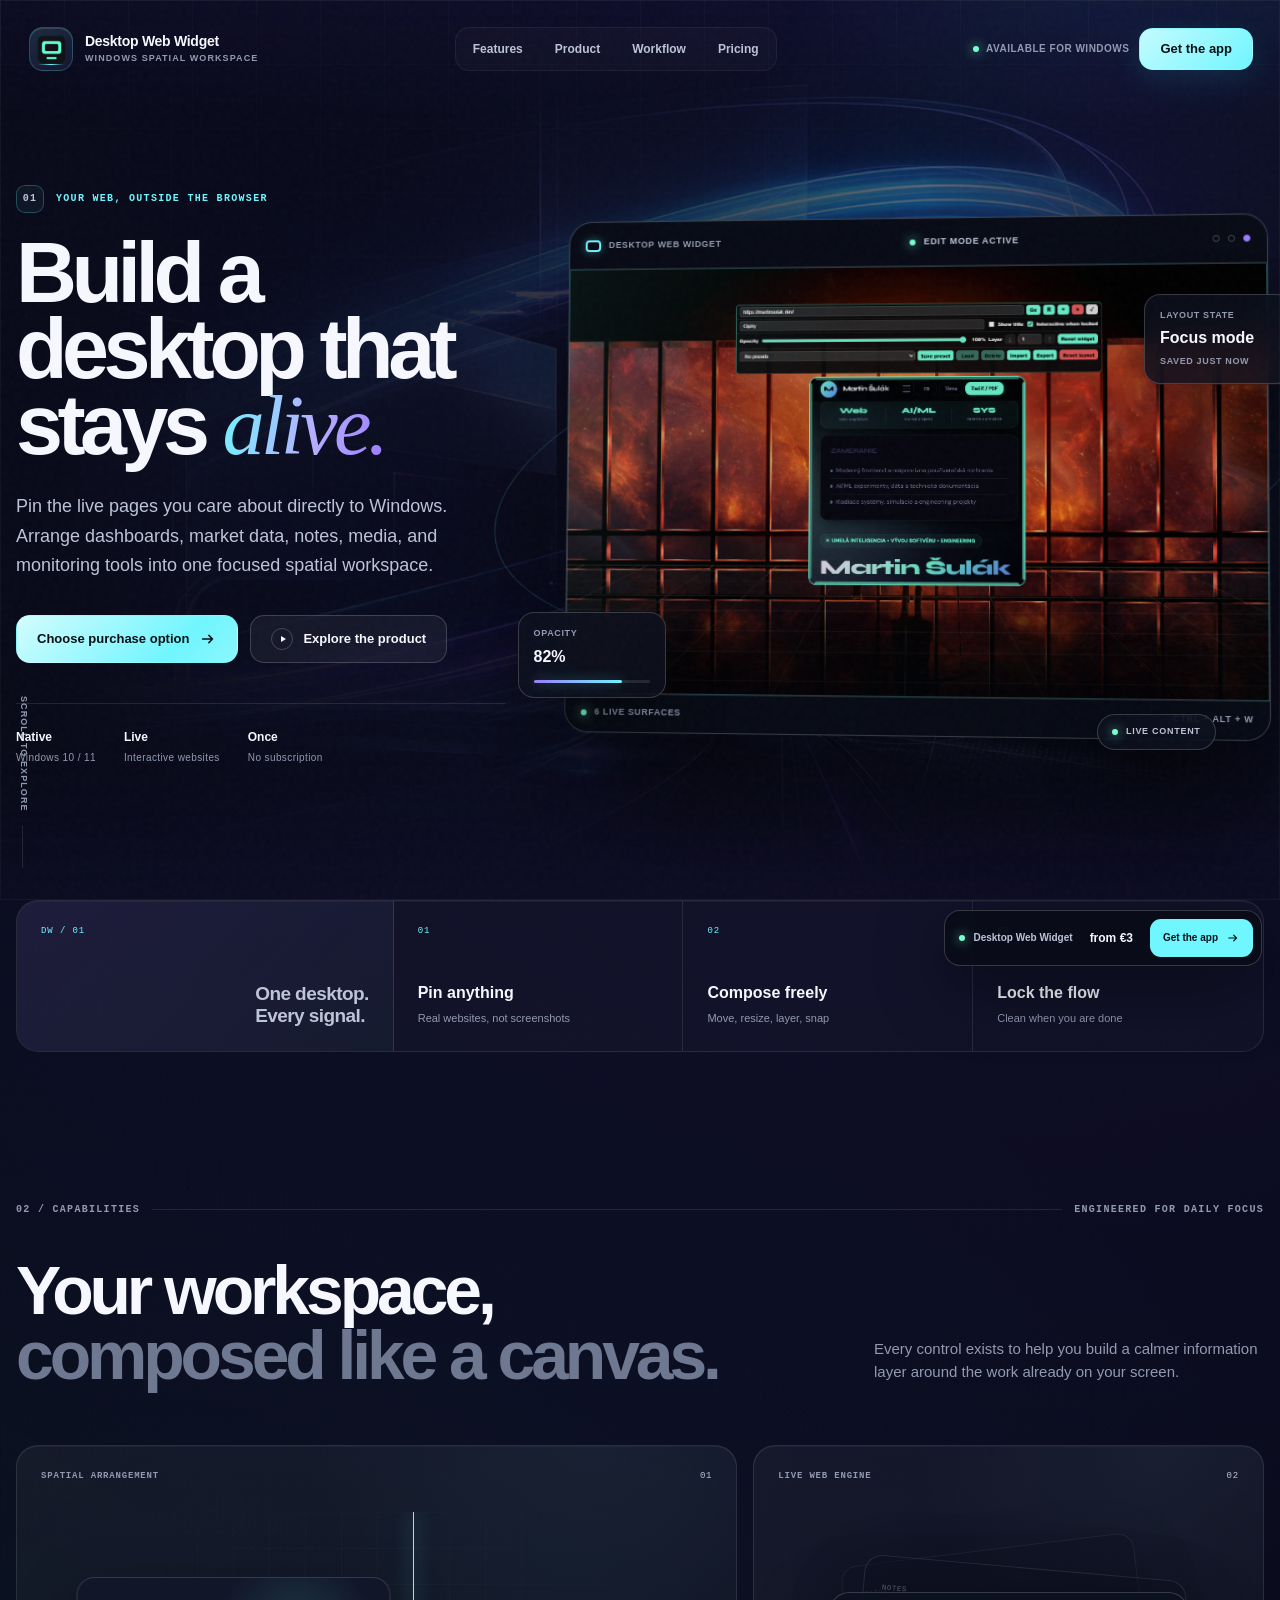
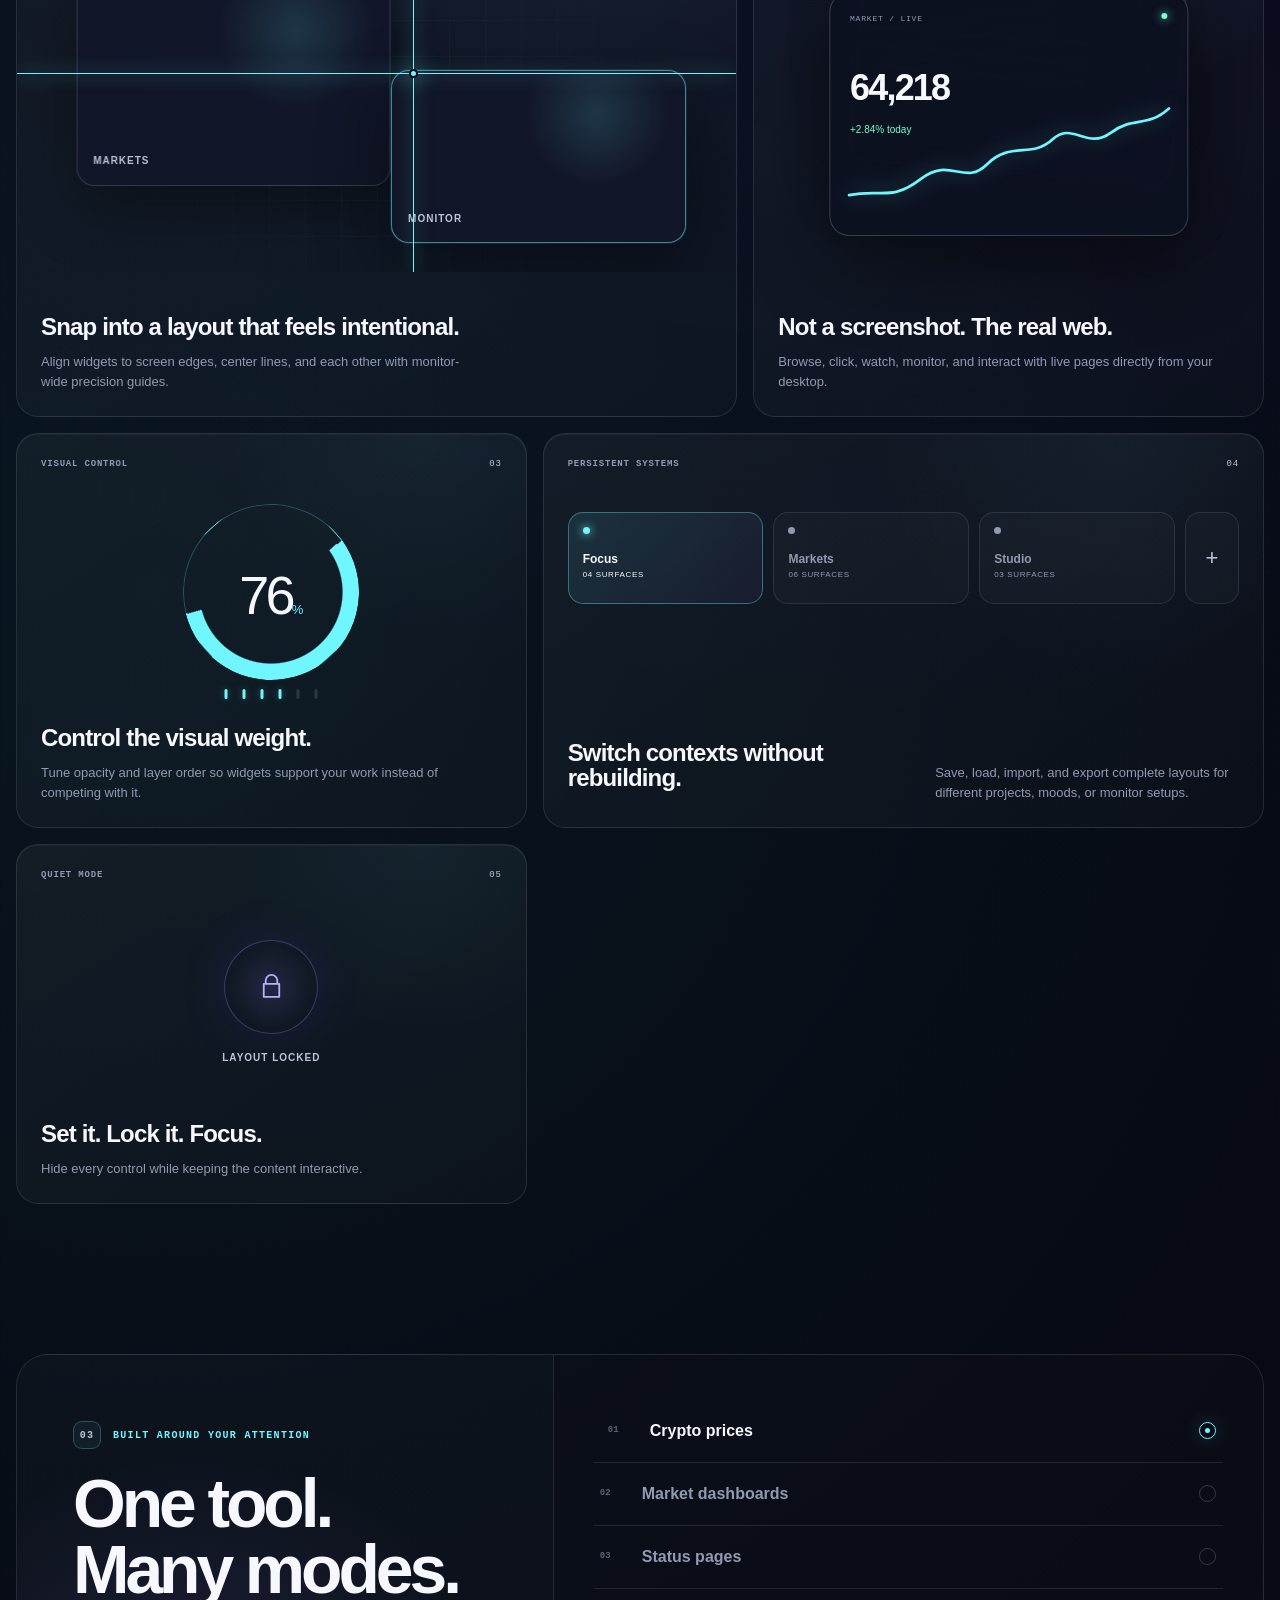
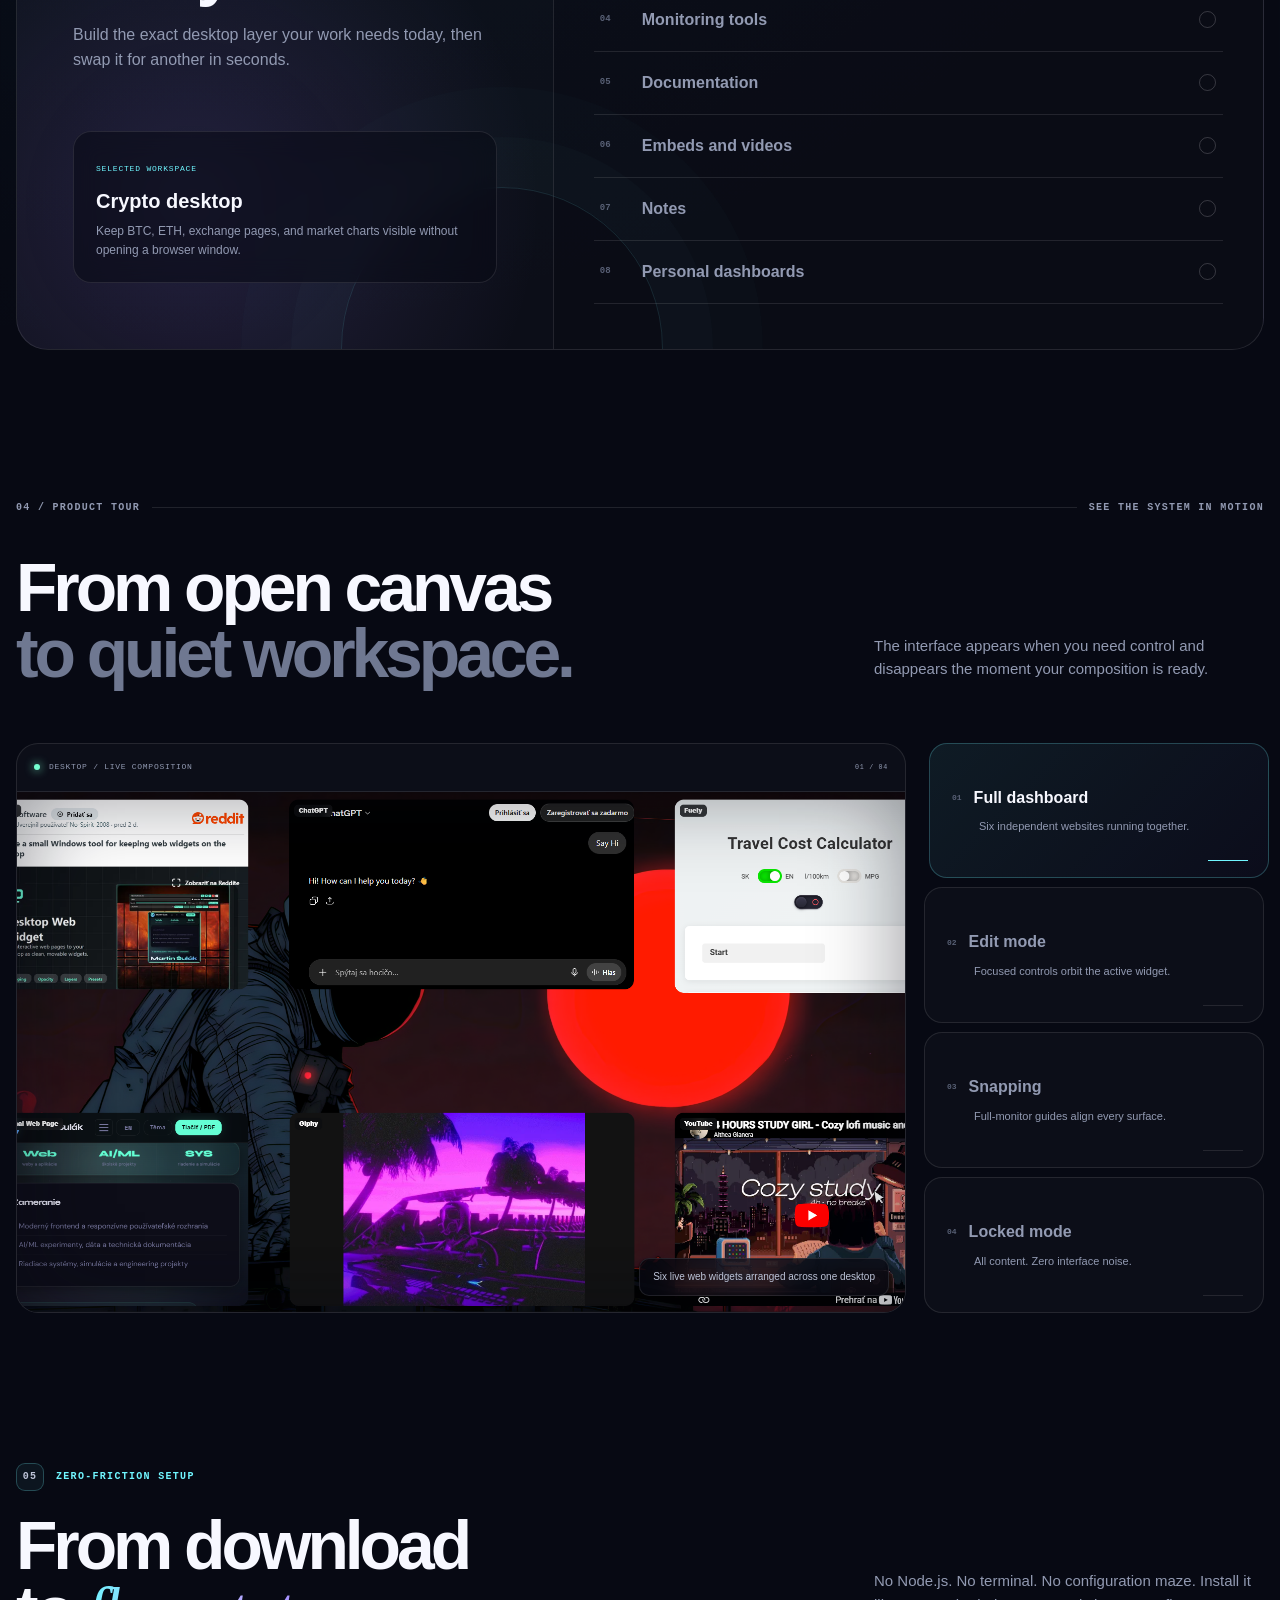
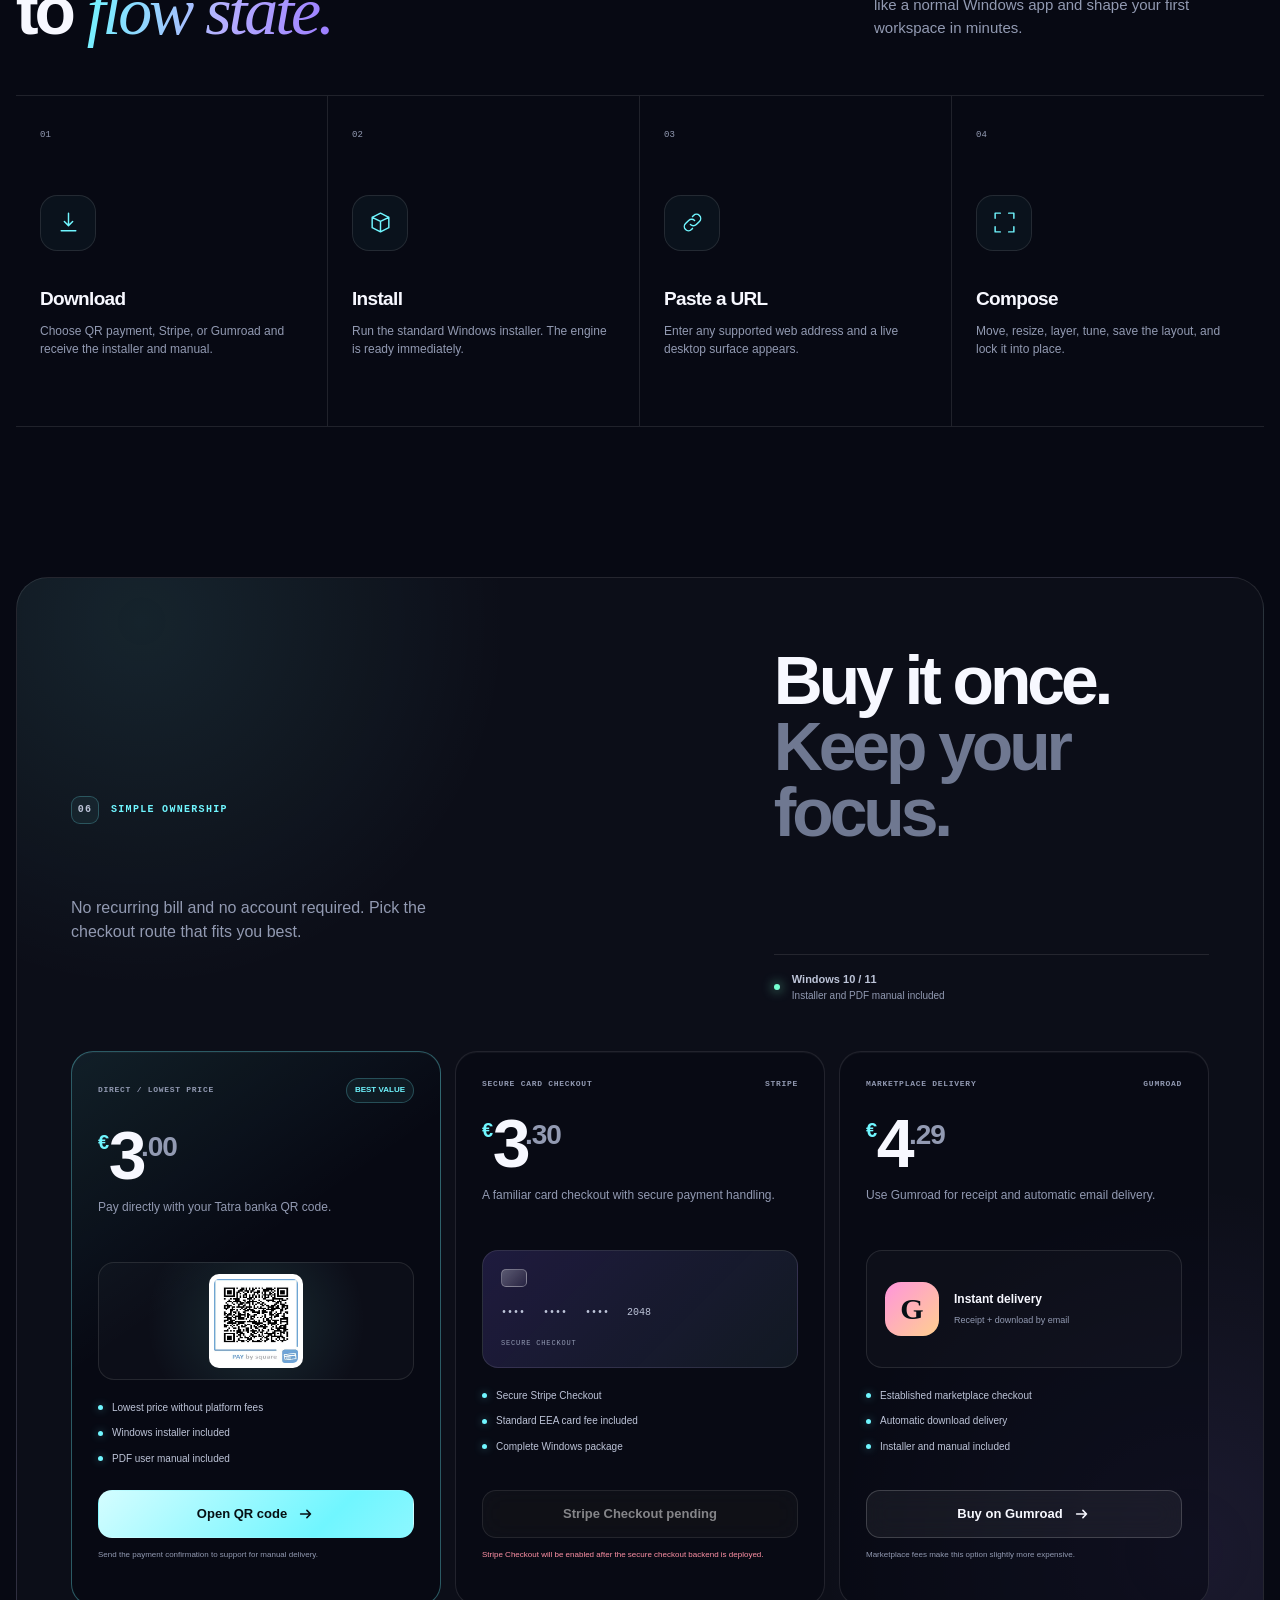
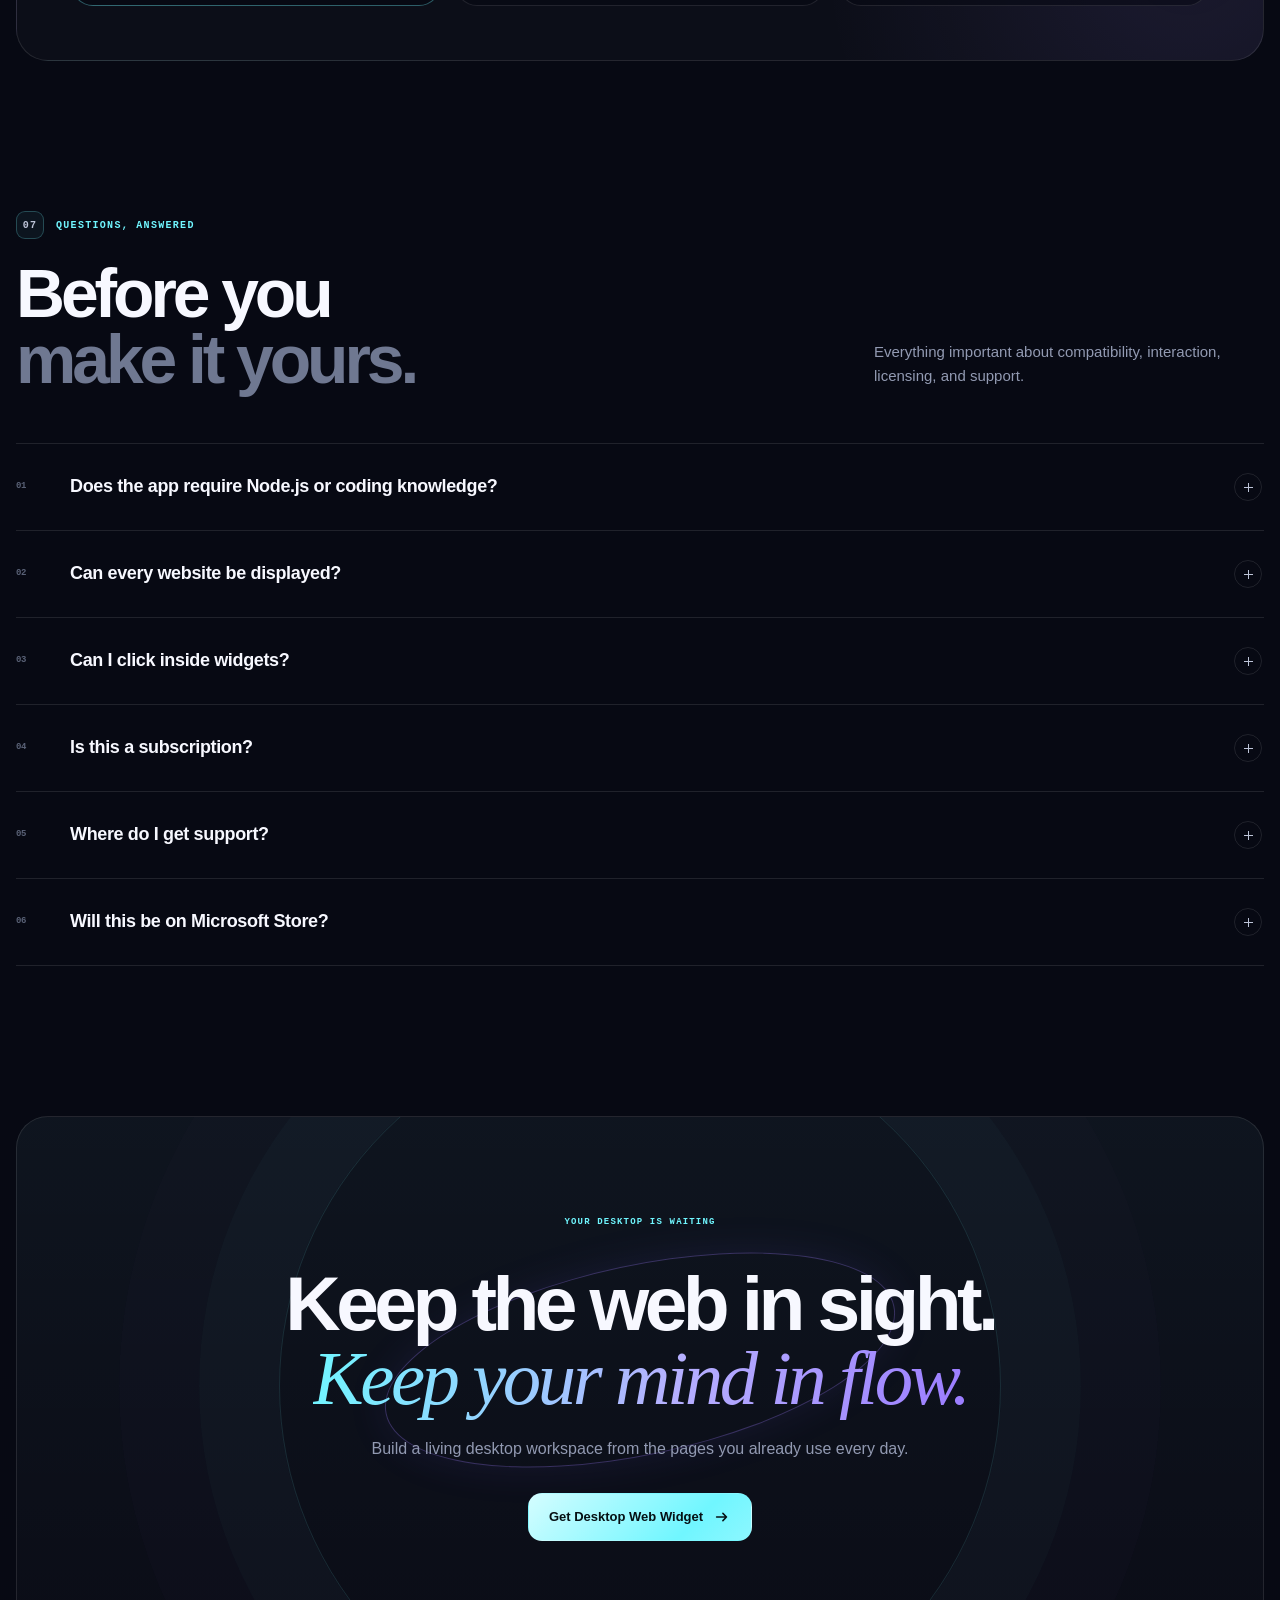
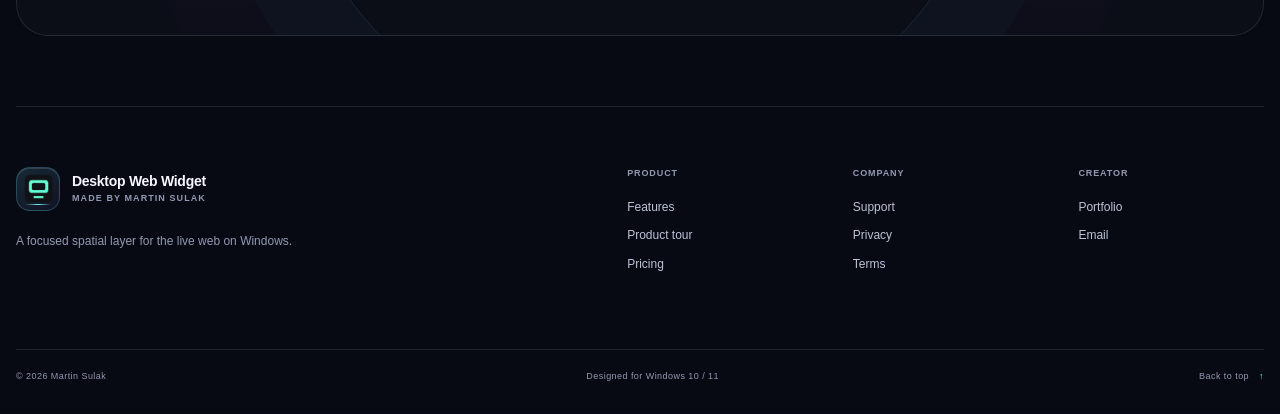
==== commit 1c8f34f3: "Launch unified modern redesign" ====
--- a/index.html
+++ b/index.html
@@ -1,19 +1,19 @@
 <!doctype html>
 <html lang="en">
 <head>
+  <meta name="p:domain_verify" content="41b47b1ae2302c7e59b6b2cc1f805d79"/>
   <script async src="https://www.googletagmanager.com/gtag/js?id=G-9J6V0BWL1W"></script>
   <script>
     window.dataLayer = window.dataLayer || [];
     function gtag(){dataLayer.push(arguments);}
     gtag('js', new Date());
-
     gtag('config', 'G-9J6V0BWL1W');
   </script>
   <meta charset="UTF-8" />
   <meta name="viewport" content="width=device-width, initial-scale=1.0" />
   <meta name="description" content="Desktop Web Widget is a Windows desktop app for pinning live web pages, dashboards, crypto prices, notes, embeds, and monitoring pages as interactive desktop widgets." />
-  <meta name="theme-color" content="#101215" />
-  <meta name="author" content="Martin Šulák" />
+  <meta name="theme-color" content="#070913" />
+  <meta name="author" content="Martin Sulak" />
   <meta name="robots" content="index, follow" />
   <meta name="application-name" content="Desktop Web Widget" />
   <meta property="og:title" content="Desktop Web Widget | Interactive Web Widgets For Windows" />
@@ -42,10 +42,10 @@
       "image": "https://desktop-web-widget.martinsulak.dev/assets/cover.png",
       "applicationCategory": "ProductivityApplication",
       "operatingSystem": "Windows 10, Windows 11",
-      "softwareVersion": "1.0.0",
+      "softwareVersion": "1.1.0",
       "author": {
         "@type": "Person",
-        "name": "Martin Šulák",
+        "name": "Martin Sulak",
         "url": "https://martinsulak.dev/"
       },
       "offers": [
@@ -76,278 +76,455 @@
 </head>
 <body>
   <div class="scroll-progress" aria-hidden="true"></div>
+  <div class="cursor-glow" aria-hidden="true"></div>
+  <div class="page-noise" aria-hidden="true"></div>
+
   <header class="site-header">
     <a class="brand" href="#top" aria-label="Desktop Web Widget home">
-      <img src="assets/logo.png" alt="" />
-      <span>Desktop Web Widget</span>
+      <span class="brand-mark"><img src="assets/logo.png" alt="" /></span>
+      <span class="brand-copy">
+        <strong>Desktop Web Widget</strong>
+        <small>Windows spatial workspace</small>
+      </span>
     </a>
-    <nav class="nav" aria-label="Main navigation">
+    <nav class="nav" id="mainNav" aria-label="Main navigation">
       <a href="#features">Features</a>
-      <a href="#screenshots">Screenshots</a>
+      <a href="#screenshots">Product</a>
+      <a href="#workflow">Workflow</a>
       <a href="#pricing">Pricing</a>
-      <a href="#faq">FAQ</a>
     </nav>
-    <a class="header-buy" href="#pricing">Pricing</a>
+    <div class="header-actions">
+      <span class="availability"><i></i> Available for Windows</span>
+      <a class="header-buy" href="#pricing">Get the app</a>
+      <button class="menu-toggle" type="button" aria-label="Open navigation" aria-expanded="false" aria-controls="mainNav">
+        <span></span>
+        <span></span>
+      </button>
+    </div>
   </header>
 
   <main id="top">
-    <section class="hero reveal">
-      <div class="hero-copy reveal-item">
-        <p class="eyebrow">Windows desktop productivity app</p>
-        <h1>Desktop Web Widget</h1>
-        <p class="hero-text">Pin interactive web pages directly to your Windows desktop. Create clean, movable widgets from dashboards, crypto prices, notes, embeds, videos, monitoring pages, and other web content you want to keep visible.</p>
+    <section class="hero">
+      <div class="hero-ambient" aria-hidden="true"></div>
+      <div class="hero-copy reveal">
+        <div class="eyebrow"><span>01</span> Your web, outside the browser</div>
+        <h1>Build a desktop that stays <em>alive.</em></h1>
+        <p class="hero-text">Pin the live pages you care about directly to Windows. Arrange dashboards, market data, notes, media, and monitoring tools into one focused spatial workspace.</p>
         <div class="hero-actions">
-          <a class="button primary" href="#pricing">Choose purchase option</a>
-          <a class="button secondary" href="#screenshots">View screenshots</a>
-        </div>
-        <div class="hero-meta">
-          <span>Windows 10/11</span>
-          <span>One-time purchase</span>
-          <span>User manual included</span>
-        </div>
-        <p class="checkout-note">Choose QR payment, Stripe Checkout, or Gumroad depending on what works best for you.</p>
-      </div>
-      <div class="hero-visual reveal-item">
-        <img src="assets/cover.png" alt="Desktop Web Widget product preview" />
-      </div>
-    </section>
-
-    <section class="trust-strip reveal" aria-label="Product highlights">
-      <div>
-        <strong>Live web content</strong>
-        <span>Use real web pages, not static images.</span>
-      </div>
-      <div>
-        <strong>Desktop-first workflow</strong>
-        <span>Move, resize, snap, layer, and lock widgets.</span>
-      </div>
-      <div>
-        <strong>Simple delivery</strong>
-        <span>Download the installer and start using it.</span>
-      </div>
-    </section>
-
-    <section id="features" class="section reveal">
-      <div class="section-head">
-        <p class="eyebrow">Features</p>
-        <h2>Everything needed to build a personal desktop dashboard.</h2>
-      </div>
-      <div class="feature-grid">
-        <article>
-          <h3>Multiple Widgets</h3>
-          <p>Add separate widgets from different URLs and arrange them around your desktop.</p>
+          <a class="button primary magnetic" href="#pricing">
+            <span>Choose purchase option</span>
+            <svg viewBox="0 0 20 20" aria-hidden="true"><path d="M4 10h11M11 6l4 4-4 4"/></svg>
+          </a>
+          <a class="button secondary" href="#screenshots">
+            <span class="play-dot"><i></i></span>
+            Explore the product
+          </a>
+        </div>
+        <div class="hero-proof" aria-label="Product highlights">
+          <div><strong>Native</strong><span>Windows 10 / 11</span></div>
+          <div><strong>Live</strong><span>Interactive websites</span></div>
+          <div><strong>Once</strong><span>No subscription</span></div>
+        </div>
+      </div>
+
+      <div class="hero-product reveal" data-tilt>
+        <div class="product-orbit orbit-one"></div>
+        <div class="product-orbit orbit-two"></div>
+        <div class="desktop-window">
+          <div class="window-chrome">
+            <div class="window-brand">
+              <span class="mini-mark"></span>
+              <span>Desktop Web Widget</span>
+            </div>
+            <div class="window-status"><i></i> Edit mode active</div>
+            <div class="window-controls"><span></span><span></span><span></span></div>
+          </div>
+          <div class="desktop-canvas">
+            <img src="assets/screenshot-edit-mode.png" alt="Desktop Web Widget edit mode with a live widget and floating control panel" />
+            <div class="canvas-shine"></div>
+          </div>
+          <div class="window-footer">
+            <span><i class="live-dot"></i> 6 live surfaces</span>
+            <span>Ctrl + Alt + W</span>
+          </div>
+        </div>
+        <div class="floating-card float-card-one">
+          <span>Opacity</span>
+          <strong>82%</strong>
+          <div class="mini-range"><i></i></div>
+        </div>
+        <div class="floating-card float-card-two">
+          <span>Layout state</span>
+          <strong>Focus mode</strong>
+          <small>Saved just now</small>
+        </div>
+        <div class="floating-chip"><i></i> Live content</div>
+      </div>
+
+      <div class="hero-scroll" aria-hidden="true">
+        <span>Scroll to explore</span>
+        <i></i>
+      </div>
+    </section>
+
+    <section class="signal-strip reveal" aria-label="Core capabilities">
+      <div class="signal-intro">
+        <span class="signal-index">DW / 01</span>
+        <strong>One desktop.<br />Every signal.</strong>
+      </div>
+      <div class="signal-item"><span>01</span><strong>Pin anything</strong><small>Real websites, not screenshots</small></div>
+      <div class="signal-item"><span>02</span><strong>Compose freely</strong><small>Move, resize, layer, snap</small></div>
+      <div class="signal-item"><span>03</span><strong>Lock the flow</strong><small>Clean when you are done</small></div>
+    </section>
+
+    <section id="features" class="section feature-section">
+      <div class="section-kicker reveal">
+        <span>02 / Capabilities</span>
+        <i></i>
+        <span>Engineered for daily focus</span>
+      </div>
+      <div class="section-head reveal">
+        <h2>Your workspace,<br /><span>composed like a canvas.</span></h2>
+        <p>Every control exists to help you build a calmer information layer around the work already on your screen.</p>
+      </div>
+
+      <div class="bento-grid">
+        <article class="bento-card bento-large reveal">
+          <div class="card-topline"><span>Spatial arrangement</span><b>01</b></div>
+          <div class="snap-visual" aria-hidden="true">
+            <div class="snap-grid"></div>
+            <div class="snap-window window-a"><span>Markets</span></div>
+            <div class="snap-window window-b"><span>Monitor</span></div>
+            <div class="snap-guide vertical"></div>
+            <div class="snap-guide horizontal"></div>
+            <div class="snap-point"></div>
+          </div>
+          <div class="card-copy">
+            <h3>Snap into a layout that feels intentional.</h3>
+            <p>Align widgets to screen edges, center lines, and each other with monitor-wide precision guides.</p>
+          </div>
         </article>
-        <article>
-          <h3>Interactive Pages</h3>
-          <p>Click and browse embedded pages in edit mode, then choose whether they stay interactive after locking.</p>
+
+        <article class="bento-card bento-tall reveal">
+          <div class="card-topline"><span>Live web engine</span><b>02</b></div>
+          <div class="live-stack" aria-hidden="true">
+            <div class="stack-card stack-back"><span>STATUS</span><i></i></div>
+            <div class="stack-card stack-mid"><span>NOTES</span><i></i></div>
+            <div class="stack-card stack-front">
+              <div class="stack-head"><span>MARKET / LIVE</span><i></i></div>
+              <strong>64,218</strong>
+              <small>+2.84% today</small>
+              <svg viewBox="0 0 240 84"><path d="M2 68C26 63 33 73 55 56S87 62 104 45s33-4 48-18 25 8 43-5 26-3 43-18"/></svg>
+            </div>
+          </div>
+          <div class="card-copy">
+            <h3>Not a screenshot. The real web.</h3>
+            <p>Browse, click, watch, monitor, and interact with live pages directly from your desktop.</p>
+          </div>
         </article>
-        <article>
-          <h3>Snap Guides</h3>
-          <p>Align widgets to screen edges, center lines, and other widgets with full-monitor guide lines.</p>
+
+        <article class="bento-card bento-medium reveal">
+          <div class="card-topline"><span>Visual control</span><b>03</b></div>
+          <div class="opacity-visual" aria-hidden="true">
+            <div class="opacity-disc"></div>
+            <div class="opacity-readout"><strong>76</strong><span>%</span></div>
+            <div class="opacity-scale"><i></i><i></i><i></i><i></i><i></i><i></i></div>
+          </div>
+          <div class="card-copy">
+            <h3>Control the visual weight.</h3>
+            <p>Tune opacity and layer order so widgets support your work instead of competing with it.</p>
+          </div>
         </article>
-        <article>
-          <h3>Opacity And Layers</h3>
-          <p>Fine-tune transparency and layer order for each widget so your desktop stays usable.</p>
+
+        <article class="bento-card bento-wide reveal">
+          <div class="card-topline"><span>Persistent systems</span><b>04</b></div>
+          <div class="preset-rail" aria-hidden="true">
+            <div class="preset active"><i></i><span>Focus</span><small>04 surfaces</small></div>
+            <div class="preset"><i></i><span>Markets</span><small>06 surfaces</small></div>
+            <div class="preset"><i></i><span>Studio</span><small>03 surfaces</small></div>
+            <div class="preset-add">+</div>
+          </div>
+          <div class="card-copy horizontal-copy">
+            <h3>Switch contexts without rebuilding.</h3>
+            <p>Save, load, import, and export complete layouts for different projects, moods, or monitor setups.</p>
+          </div>
         </article>
-        <article>
-          <h3>Layout Presets</h3>
-          <p>Save, load, import, and export layouts for different workflows or monitor setups.</p>
+
+        <article class="bento-card bento-small reveal">
+          <div class="card-topline"><span>Quiet mode</span><b>05</b></div>
+          <div class="lock-visual" aria-hidden="true">
+            <div class="lock-ring"><svg viewBox="0 0 24 24"><path d="M7.5 10V7.5a4.5 4.5 0 019 0V10M6 10h12v10H6z"/></svg></div>
+            <span>Layout locked</span>
+          </div>
+          <div class="card-copy">
+            <h3>Set it. Lock it. Focus.</h3>
+            <p>Hide every control while keeping the content interactive.</p>
+          </div>
         </article>
-        <article>
-          <h3>Focused Edit Mode</h3>
-          <p>Use a floating edit panel that stays outside the widget, so content remains visible while editing.</p>
-        </article>
-      </div>
-    </section>
-
-    <section class="section split use-case-section reveal">
-      <div>
-        <p class="eyebrow">Use cases</p>
-        <h2>Keep useful web information where you can see it.</h2>
-        <p>Desktop Web Widget works best for pages you want open all day without managing browser tabs or extra windows.</p>
-      </div>
-      <div class="use-list">
-        <button class="use-chip active" data-title="Crypto desktop" data-text="Keep BTC, ETH, exchange pages, and market charts visible without opening a browser window.">Crypto prices</button>
-        <button class="use-chip" data-title="Market watch" data-text="Build a lightweight desktop board for stock pages, financial dashboards, and trading tools.">Market dashboards</button>
-        <button class="use-chip" data-title="System status" data-text="Pin uptime pages, service dashboards, deployment status, and monitoring views.">Status pages</button>
-        <button class="use-chip" data-title="Monitoring cockpit" data-text="Arrange several operational web tools with snapping, opacity, and saved presets.">Monitoring tools</button>
-        <button class="use-chip" data-title="Docs beside work" data-text="Keep docs, API references, checklists, and notes next to your main workspace.">Documentation</button>
-        <button class="use-chip" data-title="Media layer" data-text="Place embeddable videos, streams, or media pages in a clean locked layout.">Embeds and videos</button>
-        <button class="use-chip" data-title="Always-visible notes" data-text="Turn web-based notes and planning tools into desktop widgets.">Notes</button>
-        <button class="use-chip" data-title="Personal dashboard" data-text="Create a dashboard from the pages you personally check every day.">Personal dashboards</button>
-        <div class="use-preview" aria-live="polite">
-          <span>Selected setup</span>
-          <strong id="useCaseTitle">Crypto desktop</strong>
-          <p id="useCaseText">Keep BTC, ETH, exchange pages, and market charts visible without opening a browser window.</p>
-        </div>
-      </div>
-    </section>
-
-    <section id="screenshots" class="section screenshots reveal">
-      <div class="section-head">
-        <p class="eyebrow">Screenshots</p>
-        <h2>Designed for quick editing and clean locked layouts.</h2>
-      </div>
-      <div class="screenshot-viewer">
-        <figure class="screenshot-stage">
-          <img id="activeScreenshot" src="assets/desktop-with-widgets.png" alt="Windows desktop displaying six live web widgets including Reddit, ChatGPT, Fuely, a personal website, Giphy, and YouTube" width="1919" height="1033" loading="lazy" decoding="async" />
-          <figcaption id="activeScreenshotCaption">Six live web widgets arranged across one desktop</figcaption>
-        </figure>
+      </div>
+    </section>
+
+    <section class="section use-case-section">
+      <div class="use-case-shell reveal">
+        <div class="use-copy">
+          <div class="eyebrow"><span>03</span> Built around your attention</div>
+          <h2>One tool.<br />Many modes.</h2>
+          <p>Build the exact desktop layer your work needs today, then swap it for another in seconds.</p>
+          <div class="use-preview" aria-live="polite">
+            <span>Selected workspace</span>
+            <strong id="useCaseTitle">Crypto desktop</strong>
+            <p id="useCaseText">Keep BTC, ETH, exchange pages, and market charts visible without opening a browser window.</p>
+          </div>
+        </div>
+        <div class="use-list">
+          <button class="use-chip active" data-index="01" data-title="Crypto desktop" data-text="Keep BTC, ETH, exchange pages, and market charts visible without opening a browser window."><span>01</span>Crypto prices<i></i></button>
+          <button class="use-chip" data-index="02" data-title="Market watch" data-text="Build a lightweight desktop board for stock pages, financial dashboards, and trading tools."><span>02</span>Market dashboards<i></i></button>
+          <button class="use-chip" data-index="03" data-title="System status" data-text="Pin uptime pages, service dashboards, deployment status, and monitoring views."><span>03</span>Status pages<i></i></button>
+          <button class="use-chip" data-index="04" data-title="Monitoring cockpit" data-text="Arrange several operational web tools with snapping, opacity, and saved presets."><span>04</span>Monitoring tools<i></i></button>
+          <button class="use-chip" data-index="05" data-title="Docs beside work" data-text="Keep docs, API references, checklists, and notes next to your main workspace."><span>05</span>Documentation<i></i></button>
+          <button class="use-chip" data-index="06" data-title="Media layer" data-text="Place embeddable videos, streams, or media pages in a clean locked layout."><span>06</span>Embeds and videos<i></i></button>
+          <button class="use-chip" data-index="07" data-title="Always-visible notes" data-text="Turn web-based notes and planning tools into desktop widgets."><span>07</span>Notes<i></i></button>
+          <button class="use-chip" data-index="08" data-title="Personal dashboard" data-text="Create a dashboard from the pages you personally check every day."><span>08</span>Personal dashboards<i></i></button>
+        </div>
+      </div>
+    </section>
+
+    <section id="screenshots" class="section screenshots">
+      <div class="section-kicker reveal">
+        <span>04 / Product tour</span>
+        <i></i>
+        <span>See the system in motion</span>
+      </div>
+      <div class="section-head split-head reveal">
+        <h2>From open canvas<br /><span>to quiet workspace.</span></h2>
+        <p>The interface appears when you need control and disappears the moment your composition is ready.</p>
+      </div>
+      <div class="screenshot-viewer reveal">
+        <div class="screenshot-stage-wrap">
+          <div class="screenshot-chrome">
+            <div><i></i><span>DESKTOP / LIVE COMPOSITION</span></div>
+            <small id="activeScreenshotCounter">01 / 04</small>
+          </div>
+          <figure class="screenshot-stage">
+            <img id="activeScreenshot" src="assets/desktop-with-widgets.png" alt="Windows desktop displaying six live web widgets including Reddit, ChatGPT, Fuely, a personal website, Giphy, and YouTube" width="1919" height="1033" loading="lazy" decoding="async" />
+            <figcaption id="activeScreenshotCaption">Six live web widgets arranged across one desktop</figcaption>
+          </figure>
+        </div>
         <div class="screenshot-controls" aria-label="Screenshot selector">
-          <button class="screenshot-tab active" data-image="assets/desktop-with-widgets.png" data-alt="Windows desktop displaying six live web widgets including Reddit, ChatGPT, Fuely, a personal website, Giphy, and YouTube" data-caption="Six live web widgets arranged across one desktop">
-            <span>Full dashboard</span>
+          <button class="screenshot-tab active" data-index="01" data-image="assets/desktop-with-widgets.png" data-alt="Windows desktop displaying six live web widgets including Reddit, ChatGPT, Fuely, a personal website, Giphy, and YouTube" data-caption="Six live web widgets arranged across one desktop">
+            <span><b>01</b> Full dashboard</span>
             <small>Six independent websites running together.</small>
+            <i></i>
           </button>
-          <button class="screenshot-tab" data-image="assets/screenshot-edit-mode.png" data-alt="Edit mode with the floating panel above a widget" data-caption="Edit mode with a floating panel">
-            <span>Edit mode</span>
-            <small>Floating controls above the active widget.</small>
+          <button class="screenshot-tab" data-index="02" data-image="assets/screenshot-edit-mode.png" data-alt="Edit mode with the floating panel above a widget" data-caption="Edit mode with a floating panel">
+            <span><b>02</b> Edit mode</span>
+            <small>Focused controls orbit the active widget.</small>
+            <i></i>
           </button>
-          <button class="screenshot-tab" data-image="assets/screenshot-snapping.png" data-alt="Widget snapping with full monitor guide lines" data-caption="Snapping and guide lines">
-            <span>Snapping</span>
-            <small>Full-monitor guides while arranging widgets.</small>
+          <button class="screenshot-tab" data-index="03" data-image="assets/screenshot-snapping.png" data-alt="Widget snapping with full monitor guide lines" data-caption="Snapping and guide lines">
+            <span><b>03</b> Snapping</span>
+            <small>Full-monitor guides align every surface.</small>
+            <i></i>
           </button>
-          <button class="screenshot-tab" data-image="assets/screenshot-locked-mode.png" data-alt="Locked desktop widget layout" data-caption="Clean locked mode">
-            <span>Locked mode</span>
-            <small>Desktop content without the edit panel.</small>
+          <button class="screenshot-tab" data-index="04" data-image="assets/screenshot-locked-mode.png" data-alt="Locked desktop widget layout" data-caption="Clean locked mode">
+            <span><b>04</b> Locked mode</span>
+            <small>All content. Zero interface noise.</small>
+            <i></i>
           </button>
         </div>
       </div>
     </section>
 
-    <section class="section workflow reveal">
-      <div class="section-head">
-        <p class="eyebrow">Workflow</p>
-        <h2>From download to desktop widget in minutes.</h2>
+    <section id="workflow" class="section workflow">
+      <div class="workflow-heading reveal">
+        <div>
+          <div class="eyebrow"><span>05</span> Zero-friction setup</div>
+          <h2>From download<br />to <em>flow state.</em></h2>
+        </div>
+        <p>No Node.js. No terminal. No configuration maze. Install it like a normal Windows app and shape your first workspace in minutes.</p>
       </div>
       <div class="steps">
+        <div class="step reveal">
+          <span class="step-number">01</span>
+          <div class="step-icon"><svg viewBox="0 0 24 24"><path d="M12 3v12m0 0l-4-4m4 4l4-4M5 20h14"/></svg></div>
+          <h3>Download</h3>
+          <p>Choose QR payment, Stripe, or Gumroad and receive the installer and manual.</p>
+        </div>
+        <div class="step reveal">
+          <span class="step-number">02</span>
+          <div class="step-icon"><svg viewBox="0 0 24 24"><path d="M4 7l8-4 8 4-8 4-8-4zm0 0v10l8 4 8-4V7M12 11v10"/></svg></div>
+          <h3>Install</h3>
+          <p>Run the standard Windows installer. The engine is ready immediately.</p>
+        </div>
+        <div class="step reveal">
+          <span class="step-number">03</span>
+          <div class="step-icon"><svg viewBox="0 0 24 24"><path d="M10 14a4 4 0 005.66 0l3-3a4 4 0 00-5.66-5.66l-1 1M14 10a4 4 0 00-5.66 0l-3 3A4 4 0 0011 18.66l1-1"/></svg></div>
+          <h3>Paste a URL</h3>
+          <p>Enter any supported web address and a live desktop surface appears.</p>
+        </div>
+        <div class="step reveal">
+          <span class="step-number">04</span>
+          <div class="step-icon"><svg viewBox="0 0 24 24"><path d="M8 3H3v5m13-5h5v5M8 21H3v-5m13 5h5v-5"/></svg></div>
+          <h3>Compose</h3>
+          <p>Move, resize, layer, tune, save the layout, and lock it into place.</p>
+        </div>
+      </div>
+    </section>
+
+    <section id="pricing" class="section pricing">
+      <div class="pricing-shell">
+        <div class="pricing-copy reveal">
+          <div class="eyebrow"><span>06</span> Simple ownership</div>
+          <h2>Buy it once.<br /><span>Keep your focus.</span></h2>
+          <p>No recurring bill and no account required. Pick the checkout route that fits you best.</p>
+          <div class="pricing-note">
+            <i></i>
+            <span><strong>Windows 10 / 11</strong> Installer and PDF manual included</span>
+          </div>
+        </div>
+        <div class="price-options">
+          <article class="price-card featured reveal">
+            <div class="price-card-head">
+              <span class="price-label">Direct / lowest price</span>
+              <span class="price-badge">Best value</span>
+            </div>
+            <div class="price"><small>&euro;</small>3<span>.00</span></div>
+            <p>Pay directly with your Tatra banka QR code.</p>
+            <div class="qr-wrap"><img class="qr-image" src="assets/qrcode.jpeg" alt="Tatra banka QR payment for Desktop Web Widget" /></div>
+            <ul>
+              <li><i></i> Lowest price without platform fees</li>
+              <li><i></i> Windows installer included</li>
+              <li><i></i> PDF user manual included</li>
+            </ul>
+            <a class="button primary full" href="assets/qrcode.jpeg" target="_blank" rel="noreferrer">Open QR code <svg viewBox="0 0 20 20" aria-hidden="true"><path d="M4 10h11M11 6l4 4-4 4"/></svg></a>
+            <p class="price-note">Send the payment confirmation to support for manual delivery.</p>
+          </article>
+
+          <article class="price-card reveal">
+            <div class="price-card-head">
+              <span class="price-label">Secure card checkout</span>
+              <span class="method-mark">STRIPE</span>
+            </div>
+            <div class="price"><small>&euro;</small>3<span>.30</span></div>
+            <p>A familiar card checkout with secure payment handling.</p>
+            <div class="method-visual stripe-visual" aria-hidden="true">
+              <div class="card-chip"></div>
+              <span>•••• &nbsp; •••• &nbsp; •••• &nbsp; 2048</span>
+              <small>SECURE CHECKOUT</small>
+            </div>
+            <ul>
+              <li><i></i> Secure Stripe Checkout</li>
+              <li><i></i> Standard EEA card fee included</li>
+              <li><i></i> Complete Windows package</li>
+            </ul>
+            <button class="button secondary full" id="stripeCheckoutButton" type="button" disabled>Buy with Stripe <svg viewBox="0 0 20 20" aria-hidden="true"><path d="M4 10h11M11 6l4 4-4 4"/></svg></button>
+            <p class="checkout-status" id="stripeCheckoutStatus" aria-live="polite"></p>
+          </article>
+
+          <article class="price-card reveal">
+            <div class="price-card-head">
+              <span class="price-label">Marketplace delivery</span>
+              <span class="method-mark">GUMROAD</span>
+            </div>
+            <div class="price"><small>&euro;</small>4<span>.29</span></div>
+            <p>Use Gumroad for receipt and automatic email delivery.</p>
+            <div class="method-visual gumroad-visual" aria-hidden="true">
+              <span>G</span>
+              <div><strong>Instant delivery</strong><small>Receipt + download by email</small></div>
+            </div>
+            <ul>
+              <li><i></i> Established marketplace checkout</li>
+              <li><i></i> Automatic download delivery</li>
+              <li><i></i> Installer and manual included</li>
+            </ul>
+            <a class="button secondary full checkout-link" href="https://martinsulak.gumroad.com/l/desktop-web-widget" target="_blank" rel="noreferrer">Buy on Gumroad <svg viewBox="0 0 20 20" aria-hidden="true"><path d="M4 10h11M11 6l4 4-4 4"/></svg></a>
+            <p class="price-note">Marketplace fees make this option slightly more expensive.</p>
+          </article>
+        </div>
+      </div>
+    </section>
+
+    <section id="faq" class="section faq">
+      <div class="faq-heading reveal">
         <div>
-          <span>1</span>
-          <h3>Download</h3>
-          <p>Purchase through QR payment, Stripe Checkout, or Gumroad and download the Windows installer and user manual.</p>
-        </div>
-        <div>
-          <span>2</span>
-          <h3>Install</h3>
-          <p>Run the installer. No Node.js, npm, Electron setup, or command line work is needed.</p>
-        </div>
-        <div>
-          <span>3</span>
-          <h3>Add URL</h3>
-          <p>Open the app, enter a web address, and your first desktop widget appears.</p>
-        </div>
-        <div>
-          <span>4</span>
-          <h3>Arrange</h3>
-          <p>Move, resize, snap, adjust opacity, set layers, save presets, and lock the layout.</p>
-        </div>
-      </div>
-    </section>
-
-    <section id="pricing" class="section pricing reveal">
-      <div class="pricing-copy">
-        <p class="eyebrow">Pricing</p>
-        <h2>One-time purchase for Windows.</h2>
-        <p>Choose the purchase method that works best for you. QR payment is the lowest-price option, Stripe Checkout is the recommended card option, and Gumroad is available as an alternative.</p>
-      </div>
-      <div class="price-options">
-        <div class="price-card qr-card">
-          <span class="price-label">Lowest price</span>
-          <div class="price">€3.00</div>
-          <img class="qr-image" src="assets/qrcode.jpeg" alt="Tatra banka QR payment for Desktop Web Widget" />
-          <ul>
-            <li>Tatra banka QR payment</li>
-            <li>Lowest price without platform fees</li>
-            <li>Send confirmation to support email</li>
-            <li>Download delivery after confirmation</li>
-          </ul>
-          <a class="button primary full" href="assets/qrcode.jpeg" target="_blank" rel="noreferrer">Open QR code</a>
-          <p class="price-note">After paying, send the payment confirmation to martinsulak18@gmail.com and the download files will be delivered manually.</p>
-        </div>
-        <div class="price-card gateway-card">
-          <span class="price-label">Recommended card checkout</span>
-          <div class="price">€3.30</div>
-          <ul>
-            <li>Secure Stripe Checkout</li>
-            <li>Price adjusted for standard EEA card fees</li>
-            <li>Windows installer included</li>
-            <li>PDF user manual included</li>
-          </ul>
-          <button class="button primary full" id="stripeCheckoutButton" type="button" disabled>Buy with Stripe</button>
-          <p class="checkout-status" id="stripeCheckoutStatus" aria-live="polite"></p>
-          <p class="price-note">Secure card checkout handled by Stripe. The price is calculated to leave about €3.00 after Stripe's standard EEA card fee.</p>
-        </div>
-        <div class="price-card">
-          <span class="price-label">Available now</span>
-          <div class="price">€4.29</div>
-          <ul>
-            <li>Secure Gumroad checkout</li>
-            <li>Receipt and download delivery by email</li>
-            <li>Windows installer included</li>
-            <li>PDF user manual included</li>
-          </ul>
-          <a class="button secondary full checkout-link" href="https://martinsulak.gumroad.com/l/desktop-web-widget" target="_blank" rel="noreferrer">Buy on Gumroad</a>
-          <p class="price-note">Gumroad includes platform fees, so this option costs more than QR or direct checkout.</p>
-        </div>
-      </div>
-    </section>
-
-    <section id="faq" class="section faq reveal">
-      <div class="section-head">
-        <p class="eyebrow">FAQ</p>
-        <h2>Before you buy.</h2>
-      </div>
-      <div class="faq-grid">
+          <div class="eyebrow"><span>07</span> Questions, answered</div>
+          <h2>Before you<br /><span>make it yours.</span></h2>
+        </div>
+        <p>Everything important about compatibility, interaction, licensing, and support.</p>
+      </div>
+      <div class="faq-grid reveal">
         <details>
-          <summary>Does the app require Node.js or coding knowledge?</summary>
+          <summary><span>01</span>Does the app require Node.js or coding knowledge?<i></i></summary>
           <p>No. The download includes a normal Windows installer. You do not need Node.js, npm, Electron, or programming knowledge.</p>
         </details>
         <details>
-          <summary>Can every website be displayed?</summary>
-          <p>The app uses isolated browser views, so normal websites such as ChatGPT can load even when they reject iframe embedding. Some DRM services, enterprise login policies, extension-dependent pages, or sites that explicitly reject desktop app browsers may still be unavailable.</p>
+          <summary><span>02</span>Can every website be displayed?<i></i></summary>
+          <p>The app uses isolated browser views, so normal websites can load even when they reject iframe embedding. DRM services, enterprise policies, extension-dependent pages, or sites that reject desktop app browsers may still be unavailable.</p>
         </details>
         <details>
-          <summary>Can I click inside widgets?</summary>
+          <summary><span>03</span>Can I click inside widgets?<i></i></summary>
           <p>Yes. Widgets are clickable in edit mode. You can also choose whether each widget remains interactive after locking the layout.</p>
         </details>
         <details>
-          <summary>Is this a subscription?</summary>
-          <p>No. Desktop Web Widget is sold as a one-time purchase. QR payment, Stripe Checkout, and Gumroad are available as purchase options.</p>
+          <summary><span>04</span>Is this a subscription?<i></i></summary>
+          <p>No. Desktop Web Widget is a one-time purchase. QR payment, Stripe Checkout, and Gumroad are available.</p>
         </details>
         <details>
-          <summary>Where do I get support?</summary>
+          <summary><span>05</span>Where do I get support?<i></i></summary>
           <p>Email support is available through the contact address on the support page.</p>
         </details>
         <details>
-          <summary>Will this be on Microsoft Store?</summary>
-          <p>Microsoft Store release is planned. QR payment, Stripe Checkout, and Gumroad are available as purchase options.</p>
+          <summary><span>06</span>Will this be on Microsoft Store?<i></i></summary>
+          <p>A Microsoft Store release is planned. The direct purchase options are available now.</p>
         </details>
       </div>
     </section>
 
-    <section class="final-cta">
-      <h2>Turn your desktop into a calm, useful web dashboard.</h2>
-      <p>Buy once, install on Windows, and start pinning the pages you use every day.</p>
-      <a class="button primary" href="#pricing">Choose purchase option</a>
+    <section class="final-cta reveal">
+      <div class="cta-orbit" aria-hidden="true"></div>
+      <span class="cta-label">Your desktop is waiting</span>
+      <h2>Keep the web in sight.<br /><em>Keep your mind in flow.</em></h2>
+      <p>Build a living desktop workspace from the pages you already use every day.</p>
+      <a class="button primary magnetic" href="#pricing">Get Desktop Web Widget <svg viewBox="0 0 20 20" aria-hidden="true"><path d="M4 10h11M11 6l4 4-4 4"/></svg></a>
     </section>
   </main>
 
   <div class="sticky-cta" aria-label="Quick purchase bar">
-    <span>Desktop Web Widget</span>
-    <strong>from €3</strong>
-    <a href="#pricing">Buy</a>
+    <div><i></i><span>Desktop Web Widget</span></div>
+    <strong>from &euro;3</strong>
+    <a href="#pricing">Get the app <svg viewBox="0 0 20 20" aria-hidden="true"><path d="M4 10h11M11 6l4 4-4 4"/></svg></a>
   </div>
 
   <footer class="site-footer">
-    <div>
-      <strong>Desktop Web Widget</strong>
-      <span>Commercial Windows app by Martin Sulak</span>
+    <div class="footer-brand">
+      <a class="brand" href="#top">
+        <span class="brand-mark"><img src="assets/logo.png" alt="" /></span>
+        <span class="brand-copy"><strong>Desktop Web Widget</strong><small>Made by Martin Sulak</small></span>
+      </a>
+      <p>A focused spatial layer for the live web on Windows.</p>
     </div>
-    <nav aria-label="Footer links">
+    <div class="footer-column">
+      <span>Product</span>
+      <a href="#features">Features</a>
+      <a href="#screenshots">Product tour</a>
+      <a href="#pricing">Pricing</a>
+    </div>
+    <div class="footer-column">
+      <span>Company</span>
+      <a href="support.html">Support</a>
       <a href="privacy.html">Privacy</a>
       <a href="terms.html">Terms</a>
-      <a href="support.html">Support</a>
+    </div>
+    <div class="footer-column">
+      <span>Creator</span>
       <a href="https://martinsulak.dev/" target="_blank" rel="noreferrer">Portfolio</a>
-    </nav>
+      <a href="mailto:martinsulak18@gmail.com">Email</a>
+    </div>
+    <div class="footer-bottom">
+      <span>&copy; 2026 Martin Sulak</span>
+      <span>Designed for Windows 10 / 11</span>
+      <a href="#top">Back to top <span>↑</span></a>
+    </div>
   </footer>
 
   <script src="script.js"></script>
--- a/styles.css
+++ b/styles.css
@@ -1,17 +1,26 @@
 :root {
-  --bg: #101215;
-  --surface: #171b1f;
-  --surface-2: #20262b;
-  --text: #f5fbf9;
-  --muted: #a8b6b3;
-  --line: rgba(255, 255, 255, 0.12);
-  --mint: #64ffd4;
-  --mint-dark: #13c9a1;
-  --danger: #ff6b6b;
-  --shadow: 0 20px 70px rgba(0, 0, 0, 0.38);
-  --radius: 8px;
-  --max: 1180px;
-  --ease: cubic-bezier(.2, .8, .2, 1);
+  --ink: #070913;
+  --ink-soft: #0b0e1b;
+  --panel: rgba(15, 19, 34, 0.72);
+  --panel-solid: #101425;
+  --panel-light: #151a2e;
+  --text: #f7f8ff;
+  --muted: #929ab2;
+  --muted-bright: #bdc4d8;
+  --line: rgba(255, 255, 255, 0.1);
+  --line-bright: rgba(255, 255, 255, 0.18);
+  --cyan: #70f6ff;
+  --cyan-strong: #21ddeb;
+  --violet: #9b7cff;
+  --violet-strong: #7655ff;
+  --danger: #ff6480;
+  --success: #75ffd0;
+  --radius-sm: 14px;
+  --radius: 22px;
+  --radius-lg: 32px;
+  --shadow: 0 36px 120px rgba(0, 0, 0, 0.5);
+  --max: 1280px;
+  --ease: cubic-bezier(0.2, 0.75, 0.2, 1);
 }
 
 * {
@@ -20,111 +29,248 @@
 
 html {
   scroll-behavior: smooth;
+  scroll-padding-top: 100px;
 }
 
 body {
+  min-width: 320px;
   margin: 0;
+  overflow-x: hidden;
   color: var(--text);
-  background: var(--bg);
-  font-family: Inter, "Segoe UI", Arial, sans-serif;
+  background:
+    radial-gradient(circle at 74% 2%, rgba(91, 61, 255, 0.12), transparent 26%),
+    radial-gradient(circle at 12% 26%, rgba(33, 221, 235, 0.06), transparent 22%),
+    var(--ink);
+  font-family: "Segoe UI Variable Display", "Segoe UI Variable", Inter, "Segoe UI", Arial, sans-serif;
   font-size: 16px;
   line-height: 1.55;
-  letter-spacing: 0;
+  -webkit-font-smoothing: antialiased;
 }
 
 body::before {
+  position: fixed;
+  z-index: -3;
+  inset: 0;
   content: "";
+  background-image:
+    linear-gradient(rgba(255, 255, 255, 0.022) 1px, transparent 1px),
+    linear-gradient(90deg, rgba(255, 255, 255, 0.022) 1px, transparent 1px);
+  background-size: 64px 64px;
+  mask-image: linear-gradient(to bottom, black, transparent 74%);
+  pointer-events: none;
+}
+
+body::after {
   position: fixed;
+  z-index: 100;
   inset: 0;
-  z-index: -2;
-  background:
-    linear-gradient(rgba(255, 255, 255, 0.045) 1px, transparent 1px),
-    linear-gradient(90deg, rgba(255, 255, 255, 0.045) 1px, transparent 1px),
-    #101215;
-  background-size: 80px 80px;
-}
-
-body::after {
+  border: 1px solid rgba(255, 255, 255, 0.04);
   content: "";
+  pointer-events: none;
+}
+
+::selection {
+  color: #071015;
+  background: var(--cyan);
+}
+
+a {
+  color: inherit;
+}
+
+button,
+input,
+select {
+  font: inherit;
+}
+
+button {
+  color: inherit;
+}
+
+img {
+  display: block;
+  max-width: 100%;
+}
+
+svg {
+  display: block;
+}
+
+.page-noise {
   position: fixed;
+  z-index: 90;
   inset: 0;
+  opacity: 0.028;
+  background-image: url("data:image/svg+xml,%3Csvg viewBox='0 0 180 180' xmlns='http://www.w3.org/2000/svg'%3E%3Cfilter id='n'%3E%3CfeTurbulence type='fractalNoise' baseFrequency='.9' numOctaves='4' stitchTiles='stitch'/%3E%3C/filter%3E%3Crect width='100%25' height='100%25' filter='url(%23n)' opacity='.9'/%3E%3C/svg%3E");
+  pointer-events: none;
+}
+
+.cursor-glow {
+  position: fixed;
   z-index: -1;
-  background: linear-gradient(115deg, rgba(100, 255, 212, 0.14), transparent 36%, rgba(255, 255, 255, 0.04));
+  width: 520px;
+  height: 520px;
+  border-radius: 50%;
+  opacity: 0;
+  background: radial-gradient(circle, rgba(91, 222, 255, 0.075), transparent 68%);
+  transform: translate(-50%, -50%);
+  transition: opacity 0.35s ease;
   pointer-events: none;
 }
 
-img {
-  max-width: 100%;
-  display: block;
+body.pointer-active .cursor-glow {
+  opacity: 1;
 }
 
 .scroll-progress {
   position: fixed;
   top: 0;
   left: 0;
+  z-index: 150;
+  width: 0;
+  height: 2px;
+  background: linear-gradient(90deg, var(--violet), var(--cyan));
+  box-shadow: 0 0 18px rgba(112, 246, 255, 0.65);
+}
+
+.site-header {
+  position: fixed;
+  top: 16px;
+  left: 50%;
   z-index: 80;
-  width: 0;
-  height: 3px;
-  background: linear-gradient(90deg, var(--mint), #ffffff);
-  box-shadow: 0 0 18px rgba(100, 255, 212, 0.58);
-}
-
-a {
-  color: inherit;
-}
-
-.site-header {
-  position: sticky;
-  top: 0;
-  z-index: 20;
   display: flex;
   align-items: center;
   justify-content: space-between;
-  gap: 24px;
   width: min(var(--max), calc(100% - 32px));
-  margin: 0 auto;
-  padding: 14px 0;
-  backdrop-filter: blur(14px);
-  transition: border-color .2s var(--ease), background .2s var(--ease);
+  min-height: 66px;
+  padding: 8px 10px 8px 12px;
+  border: 1px solid transparent;
+  border-radius: 20px;
+  transform: translateX(-50%);
+  transition: background 0.25s var(--ease), border-color 0.25s var(--ease), box-shadow 0.25s var(--ease);
+}
+
+.site-header.scrolled {
+  border-color: var(--line);
+  background: rgba(7, 9, 19, 0.74);
+  box-shadow: 0 18px 60px rgba(0, 0, 0, 0.3);
+  backdrop-filter: blur(22px) saturate(145%);
 }
 
 .brand {
   display: inline-flex;
   align-items: center;
-  gap: 10px;
+  gap: 12px;
   min-width: 0;
-  color: var(--text);
   text-decoration: none;
-  font-weight: 850;
-}
-
-.brand img {
-  width: 34px;
-  height: 34px;
+}
+
+.brand-mark {
+  position: relative;
+  display: grid;
+  flex: 0 0 auto;
+  width: 44px;
+  height: 44px;
+  place-items: center;
+  overflow: hidden;
+  border: 1px solid rgba(112, 246, 255, 0.22);
+  border-radius: 14px;
+  background: linear-gradient(145deg, rgba(112, 246, 255, 0.14), rgba(155, 124, 255, 0.08));
+  box-shadow: inset 0 1px rgba(255, 255, 255, 0.12);
+}
+
+.brand-mark::after {
+  position: absolute;
+  width: 26px;
+  height: 1px;
+  bottom: 5px;
+  border-radius: 2px;
+  content: "";
+  background: linear-gradient(90deg, transparent, var(--cyan), transparent);
+}
+
+.brand-mark img {
+  width: 31px;
+  height: 31px;
   border-radius: 8px;
 }
 
-.brand span {
-  white-space: nowrap;
-}
-
-.nav {
-  display: flex;
-  align-items: center;
-  gap: 22px;
-  color: var(--muted);
+.brand-copy {
+  display: grid;
+  min-width: 0;
+  line-height: 1.1;
+}
+
+.brand-copy strong {
   font-size: 14px;
   font-weight: 750;
-}
-
-.nav a,
-.site-footer a {
+  letter-spacing: -0.02em;
+}
+
+.brand-copy small {
+  margin-top: 5px;
+  color: var(--muted);
+  font-size: 9px;
+  font-weight: 700;
+  letter-spacing: 0.12em;
+  text-transform: uppercase;
+}
+
+.nav {
+  display: flex;
+  align-items: center;
+  gap: 6px;
+  padding: 4px;
+  border: 1px solid rgba(255, 255, 255, 0.055);
+  border-radius: 14px;
+  background: rgba(255, 255, 255, 0.025);
+}
+
+.nav a {
+  padding: 8px 13px;
+  border-radius: 10px;
+  color: var(--muted-bright);
+  font-size: 12px;
+  font-weight: 650;
   text-decoration: none;
+  transition: color 0.2s ease, background 0.2s ease;
 }
 
 .nav a:hover,
-.site-footer a:hover {
-  color: var(--mint);
+.nav a.active {
+  color: var(--text);
+  background: rgba(255, 255, 255, 0.07);
+}
+
+.header-actions {
+  display: flex;
+  align-items: center;
+  gap: 10px;
+}
+
+.availability {
+  display: inline-flex;
+  align-items: center;
+  gap: 7px;
+  color: var(--muted);
+  font-size: 10px;
+  font-weight: 700;
+  letter-spacing: 0.05em;
+  text-transform: uppercase;
+}
+
+.availability i,
+.live-dot,
+.floating-chip i,
+.window-status i,
+.pricing-note i,
+.sticky-cta i {
+  width: 6px;
+  height: 6px;
+  border-radius: 50%;
+  background: var(--success);
+  box-shadow: 0 0 12px var(--success);
 }
 
 .header-buy,
@@ -132,68 +278,159 @@
   display: inline-flex;
   align-items: center;
   justify-content: center;
+  gap: 10px;
+  min-height: 48px;
+  padding: 0 20px;
+  overflow: hidden;
+  border: 1px solid transparent;
+  border-radius: 14px;
+  cursor: pointer;
+  font-size: 13px;
+  font-weight: 760;
+  text-decoration: none;
+  transition: transform 0.25s var(--ease), border-color 0.25s var(--ease), background 0.25s var(--ease), box-shadow 0.25s var(--ease);
+}
+
+.header-buy {
   min-height: 42px;
-  padding: 0 18px;
-  border: 1px solid transparent;
-  border-radius: 8px;
-  color: #06110d;
-  background: var(--mint);
-  font-weight: 900;
-  text-decoration: none;
-  white-space: nowrap;
-  transition: transform .2s var(--ease), background .2s var(--ease), border-color .2s var(--ease);
+  border-color: rgba(112, 246, 255, 0.3);
+  color: #051014;
+  background: linear-gradient(135deg, #c4fcff, var(--cyan));
+  box-shadow: 0 8px 30px rgba(33, 221, 235, 0.12);
 }
 
 .header-buy:hover,
 .button.primary:hover {
   transform: translateY(-2px);
-  background: #8affe0;
+  box-shadow: 0 16px 44px rgba(33, 221, 235, 0.2);
+}
+
+.button.primary {
+  color: #061014;
+  background: linear-gradient(135deg, #d4fdff 0%, var(--cyan) 72%, #8cf7ff 100%);
 }
 
 .button.secondary {
+  border-color: var(--line-bright);
   color: var(--text);
-  background: rgba(255, 255, 255, 0.08);
-  border-color: var(--line);
+  background: rgba(255, 255, 255, 0.055);
+  backdrop-filter: blur(12px);
 }
 
 .button.secondary:hover {
   transform: translateY(-2px);
-  border-color: rgba(100, 255, 212, 0.55);
+  border-color: rgba(112, 246, 255, 0.36);
+  background: rgba(255, 255, 255, 0.09);
 }
 
 .button.full {
   width: 100%;
 }
 
-.checkout-note,
-.price-note {
-  margin-top: 14px;
-  color: var(--muted);
-  font-size: 13px;
+.button svg,
+.sticky-cta svg {
+  width: 18px;
+  fill: none;
+  stroke: currentColor;
+  stroke-linecap: round;
+  stroke-linejoin: round;
+  stroke-width: 1.7;
+}
+
+.button:disabled {
+  cursor: not-allowed;
+  filter: saturate(0.25);
+  opacity: 0.52;
+  transform: none;
+}
+
+.menu-toggle {
+  display: none;
+  width: 42px;
+  height: 42px;
+  padding: 0;
+  border: 1px solid var(--line);
+  border-radius: 12px;
+  background: rgba(255, 255, 255, 0.05);
+}
+
+.menu-toggle span {
+  display: block;
+  width: 17px;
+  height: 1px;
+  margin: 5px auto;
+  background: var(--text);
+  transition: transform 0.2s ease;
 }
 
 .hero {
-  display: grid;
-  grid-template-columns: minmax(0, .82fr) minmax(0, 1.18fr);
+  position: relative;
+  display: grid;
+  grid-template-columns: minmax(0, 0.82fr) minmax(560px, 1.18fr);
   align-items: center;
   gap: 54px;
   width: min(var(--max), calc(100% - 32px));
-  min-height: calc(100vh - 70px);
+  min-height: 100svh;
   margin: 0 auto;
-  padding: 46px 0 72px;
+  padding: 150px 0 100px;
+}
+
+.hero::before {
+  position: absolute;
+  z-index: -2;
+  width: 68vw;
+  height: 68vw;
+  max-width: 980px;
+  max-height: 980px;
+  top: -24%;
+  right: -26%;
+  border-radius: 50%;
+  content: "";
+  background: radial-gradient(circle, rgba(103, 75, 255, 0.18), rgba(40, 207, 255, 0.06) 38%, transparent 70%);
+  filter: blur(10px);
+}
+
+.hero-ambient {
+  position: absolute;
+  z-index: -1;
+  inset: 0 calc((100vw - min(var(--max), calc(100vw - 32px))) / -2);
+  overflow: hidden;
+  opacity: 0.58;
+  background:
+    linear-gradient(90deg, var(--ink) 4%, rgba(7, 9, 19, 0.8) 34%, rgba(7, 9, 19, 0.18) 72%, var(--ink) 100%),
+    linear-gradient(0deg, var(--ink), transparent 40%, transparent 74%, var(--ink)),
+    url("assets/ambient-orbit.png") center right / cover no-repeat;
+  mask-image: linear-gradient(to bottom, transparent, black 14%, black 84%, transparent);
 }
 
 .hero-copy {
-  min-width: 0;
-}
-
-.eyebrow {
-  margin: 0 0 14px;
-  color: var(--mint);
-  font-size: 12px;
-  font-weight: 950;
-  letter-spacing: 0;
+  position: relative;
+  z-index: 3;
+}
+
+.eyebrow,
+.section-kicker {
+  display: flex;
+  align-items: center;
+  gap: 12px;
+  margin-bottom: 22px;
+  color: var(--cyan);
+  font-family: "Cascadia Code", "SFMono-Regular", Consolas, monospace;
+  font-size: 10px;
+  font-weight: 700;
+  letter-spacing: 0.13em;
   text-transform: uppercase;
+}
+
+.eyebrow span {
+  display: grid;
+  width: 28px;
+  height: 28px;
+  place-items: center;
+  border: 1px solid rgba(112, 246, 255, 0.24);
+  border-radius: 9px;
+  color: var(--muted-bright);
+  background: rgba(112, 246, 255, 0.05);
 }
 
 h1,
@@ -204,556 +441,1793 @@
 }
 
 h1 {
-  max-width: 640px;
+  max-width: 690px;
+  margin-bottom: 28px;
+  font-size: clamp(58px, 6.6vw, 100px);
+  font-weight: 620;
+  letter-spacing: -0.065em;
+  line-height: 0.9;
+}
+
+h1 em,
+h2 em,
+.final-cta em {
+  color: transparent;
+  background: linear-gradient(100deg, var(--cyan), #b6b0ff 55%, var(--violet));
+  background-clip: text;
+  font-family: Georgia, "Times New Roman", serif;
+  font-weight: 400;
+  letter-spacing: -0.045em;
+}
+
+h2 {
   margin-bottom: 20px;
-  font-size: clamp(43px, 6vw, 78px);
-  line-height: .98;
-  letter-spacing: 0;
-}
-
-h2 {
-  margin-bottom: 16px;
-  font-size: clamp(31px, 4vw, 52px);
-  line-height: 1.05;
-  letter-spacing: 0;
+  font-size: clamp(44px, 5.3vw, 76px);
+  font-weight: 590;
+  letter-spacing: -0.06em;
+  line-height: 0.97;
+}
+
+h2 span {
+  color: #6f7891;
 }
 
 h3 {
-  margin-bottom: 8px;
-  font-size: 19px;
-  line-height: 1.2;
-  letter-spacing: 0;
+  margin-bottom: 12px;
+  font-size: 24px;
+  font-weight: 620;
+  letter-spacing: -0.035em;
+  line-height: 1.08;
 }
 
 .hero-text {
-  max-width: 560px;
-  color: var(--muted);
-  font-size: 20px;
+  max-width: 610px;
+  margin-bottom: 34px;
+  color: var(--muted-bright);
+  font-size: 18px;
+  line-height: 1.65;
 }
 
 .hero-actions {
   display: flex;
   flex-wrap: wrap;
   gap: 12px;
-  margin: 30px 0 22px;
-}
-
-.hero-meta {
-  display: flex;
-  flex-wrap: wrap;
-  gap: 10px;
-}
-
-.hero-meta span,
-.use-list span {
-  display: inline-flex;
+}
+
+.play-dot {
+  display: grid;
+  width: 22px;
+  height: 22px;
+  place-items: center;
+  border: 1px solid rgba(255, 255, 255, 0.2);
+  border-radius: 50%;
+}
+
+.play-dot i {
+  width: 0;
+  height: 0;
+  margin-left: 2px;
+  border-top: 3px solid transparent;
+  border-bottom: 3px solid transparent;
+  border-left: 5px solid var(--text);
+}
+
+.hero-proof {
+  display: flex;
+  gap: 28px;
+  margin-top: 40px;
+  padding-top: 24px;
+  border-top: 1px solid var(--line);
+}
+
+.hero-proof div {
+  display: grid;
+  gap: 3px;
+}
+
+.hero-proof strong {
+  font-size: 12px;
+  font-weight: 760;
+}
+
+.hero-proof span {
+  color: var(--muted);
+  font-size: 10px;
+  letter-spacing: 0.04em;
+}
+
+.hero-product {
+  position: relative;
+  z-index: 2;
+  min-width: 0;
+  perspective: 1400px;
+  transition: transform 0.2s ease-out;
+}
+
+.desktop-window {
+  position: relative;
+  z-index: 3;
+  overflow: hidden;
+  border: 1px solid rgba(255, 255, 255, 0.18);
+  border-radius: 24px;
+  background: rgba(11, 14, 27, 0.88);
+  box-shadow:
+    0 60px 140px rgba(0, 0, 0, 0.62),
+    0 0 0 1px rgba(112, 246, 255, 0.04),
+    inset 0 1px rgba(255, 255, 255, 0.09);
+  transform: rotateY(-4deg) rotateX(2deg);
+  backdrop-filter: blur(20px);
+}
+
+.window-chrome,
+.window-footer {
+  display: flex;
   align-items: center;
-  min-height: 34px;
-  padding: 0 12px;
-  border: 1px solid var(--line);
-  border-radius: 8px;
-  color: #d8e5e1;
-  background: rgba(255, 255, 255, 0.06);
-  font-size: 13px;
-  font-weight: 800;
-}
-
-.hero-visual {
-  min-width: 0;
-}
-
-.hero-visual img {
+  justify-content: space-between;
+  height: 48px;
+  padding: 0 16px;
+  color: var(--muted);
+  background: rgba(8, 10, 20, 0.84);
+  font-size: 9px;
+  font-weight: 700;
+  letter-spacing: 0.07em;
+  text-transform: uppercase;
+}
+
+.window-chrome {
+  border-bottom: 1px solid var(--line);
+}
+
+.window-brand,
+.window-status,
+.window-controls,
+.window-footer span {
+  display: flex;
+  align-items: center;
+  gap: 8px;
+}
+
+.mini-mark {
+  width: 16px;
+  height: 12px;
+  border: 2px solid var(--cyan);
+  border-radius: 4px;
+  box-shadow: 0 0 10px rgba(112, 246, 255, 0.35);
+}
+
+.window-status {
+  color: var(--muted-bright);
+}
+
+.window-controls span {
+  width: 7px;
+  height: 7px;
+  border: 1px solid rgba(255, 255, 255, 0.22);
+  border-radius: 50%;
+}
+
+.window-controls span:last-child {
+  background: var(--violet);
+  border-color: var(--violet);
+}
+
+.desktop-canvas {
+  position: relative;
+  overflow: hidden;
+  aspect-ratio: 1.63;
+  background: #090b13;
+}
+
+.desktop-canvas img {
   width: 100%;
-  border: 1px solid rgba(100, 255, 212, 0.22);
-  border-radius: 8px;
-  box-shadow: var(--shadow);
-  animation: heroFloat 7s var(--ease) infinite;
-}
-
-.trust-strip,
+  height: 100%;
+  object-fit: cover;
+  object-position: center;
+  filter: saturate(0.88) contrast(1.05) brightness(0.9);
+}
+
+.desktop-canvas::after {
+  position: absolute;
+  inset: 0;
+  content: "";
+  border: 1px solid rgba(112, 246, 255, 0.22);
+  background:
+    linear-gradient(115deg, rgba(112, 246, 255, 0.08), transparent 35%),
+    linear-gradient(0deg, rgba(7, 9, 19, 0.34), transparent 35%);
+  pointer-events: none;
+}
+
+.canvas-shine {
+  position: absolute;
+  width: 34%;
+  height: 160%;
+  top: -30%;
+  left: -50%;
+  background: linear-gradient(90deg, transparent, rgba(255, 255, 255, 0.08), transparent);
+  transform: rotate(18deg);
+  animation: canvasShine 8s ease-in-out infinite 1.5s;
+}
+
+.window-footer {
+  height: 38px;
+  border-top: 1px solid var(--line);
+}
+
+.product-orbit {
+  position: absolute;
+  z-index: 0;
+  border: 1px solid rgba(112, 246, 255, 0.2);
+  border-radius: 50%;
+  filter: drop-shadow(0 0 16px rgba(112, 246, 255, 0.15));
+  pointer-events: none;
+}
+
+.orbit-one {
+  width: 118%;
+  height: 62%;
+  top: 18%;
+  left: -10%;
+  transform: rotate(-10deg);
+}
+
+.orbit-two {
+  width: 82%;
+  height: 112%;
+  top: -10%;
+  left: 8%;
+  border-color: rgba(155, 124, 255, 0.14);
+  transform: rotate(52deg);
+}
+
+.floating-card,
+.floating-chip {
+  position: absolute;
+  z-index: 5;
+  border: 1px solid var(--line-bright);
+  background: rgba(13, 16, 30, 0.82);
+  box-shadow: 0 24px 60px rgba(0, 0, 0, 0.4);
+  backdrop-filter: blur(18px);
+}
+
+.floating-card {
+  display: grid;
+  gap: 4px;
+  min-width: 148px;
+  padding: 14px 15px;
+  border-radius: 16px;
+}
+
+.floating-card span,
+.floating-card small {
+  color: var(--muted);
+  font-size: 9px;
+  font-weight: 700;
+  letter-spacing: 0.07em;
+  text-transform: uppercase;
+}
+
+.floating-card strong {
+  font-size: 16px;
+}
+
+.float-card-one {
+  left: -42px;
+  bottom: 36px;
+  animation: floatOne 6s ease-in-out infinite;
+}
+
+.float-card-two {
+  top: 78px;
+  right: -28px;
+  animation: floatTwo 7s ease-in-out infinite;
+}
+
+.mini-range {
+  position: relative;
+  height: 3px;
+  margin-top: 7px;
+  border-radius: 3px;
+  background: rgba(255, 255, 255, 0.1);
+}
+
+.mini-range i {
+  position: absolute;
+  width: 76%;
+  inset: 0 auto 0 0;
+  border-radius: inherit;
+  background: linear-gradient(90deg, var(--violet), var(--cyan));
+  box-shadow: 0 0 12px rgba(112, 246, 255, 0.35);
+}
+
+.floating-chip {
+  display: flex;
+  align-items: center;
+  gap: 8px;
+  right: 48px;
+  bottom: -15px;
+  padding: 10px 14px;
+  border-radius: 99px;
+  color: var(--muted-bright);
+  font-size: 9px;
+  font-weight: 700;
+  letter-spacing: 0.08em;
+  text-transform: uppercase;
+}
+
+.hero-scroll {
+  position: absolute;
+  left: 0;
+  bottom: 32px;
+  display: flex;
+  align-items: center;
+  gap: 14px;
+  color: var(--muted);
+  font-size: 9px;
+  font-weight: 700;
+  letter-spacing: 0.12em;
+  text-transform: uppercase;
+  writing-mode: vertical-rl;
+}
+
+.hero-scroll i {
+  position: relative;
+  width: 1px;
+  height: 42px;
+  overflow: hidden;
+  background: var(--line);
+}
+
+.hero-scroll i::after {
+  position: absolute;
+  width: 1px;
+  height: 20px;
+  top: -20px;
+  left: 0;
+  content: "";
+  background: var(--cyan);
+  animation: scrollLine 2s ease-in-out infinite;
+}
+
+.signal-strip,
 .section,
 .final-cta,
 .site-footer {
   width: min(var(--max), calc(100% - 32px));
-  margin: 0 auto;
-}
-
-.trust-strip {
-  display: grid;
-  grid-template-columns: repeat(3, minmax(0, 1fr));
-  gap: 1px;
+  margin-right: auto;
+  margin-left: auto;
+}
+
+.signal-strip {
+  display: grid;
+  grid-template-columns: 1.3fr repeat(3, 1fr);
   overflow: hidden;
   border: 1px solid var(--line);
-  border-radius: 8px;
+  border-radius: var(--radius);
+  background: rgba(255, 255, 255, 0.025);
+  box-shadow: inset 0 1px rgba(255, 255, 255, 0.04);
+}
+
+.signal-strip > div {
+  min-height: 150px;
+  padding: 24px;
+  border-right: 1px solid var(--line);
+}
+
+.signal-strip > div:last-child {
+  border-right: 0;
+}
+
+.signal-intro {
+  display: flex;
+  justify-content: space-between;
+  color: var(--muted-bright);
+  background: linear-gradient(135deg, rgba(155, 124, 255, 0.1), rgba(112, 246, 255, 0.03));
+}
+
+.signal-intro strong {
+  align-self: flex-end;
+  font-size: 19px;
+  font-weight: 590;
+  letter-spacing: -0.03em;
+  line-height: 1.15;
+}
+
+.signal-index,
+.signal-item > span {
+  color: var(--cyan);
+  font-family: "Cascadia Code", Consolas, monospace;
+  font-size: 9px;
+  letter-spacing: 0.1em;
+}
+
+.signal-item {
+  display: flex;
+  flex-direction: column;
+}
+
+.signal-item strong {
+  margin-top: auto;
+  font-size: 16px;
+  font-weight: 650;
+}
+
+.signal-item small {
+  margin-top: 4px;
+  color: var(--muted);
+  font-size: 11px;
+}
+
+.section {
+  padding-top: 150px;
+}
+
+.section-kicker {
+  margin-bottom: 40px;
+  color: var(--muted);
+}
+
+.section-kicker i {
+  flex: 1;
+  height: 1px;
   background: var(--line);
 }
 
-.trust-strip div {
+.section-head {
+  display: flex;
+  align-items: end;
+  justify-content: space-between;
+  gap: 40px;
+  margin-bottom: 56px;
+}
+
+.section-head h2 {
+  max-width: 820px;
+  margin-bottom: 0;
+}
+
+.section-head > p,
+.workflow-heading > p,
+.faq-heading > p {
+  max-width: 390px;
+  margin-bottom: 6px;
+  color: var(--muted);
+  font-size: 15px;
+}
+
+.bento-grid {
+  display: grid;
+  grid-template-columns: repeat(12, minmax(0, 1fr));
+  grid-auto-rows: minmax(260px, auto);
+  gap: 16px;
+}
+
+.bento-card {
+  position: relative;
+  display: flex;
+  min-width: 0;
+  flex-direction: column;
+  overflow: hidden;
+  padding: 24px;
+  border: 1px solid var(--line);
+  border-radius: var(--radius);
+  background:
+    radial-gradient(circle at 80% 0%, rgba(112, 246, 255, 0.045), transparent 35%),
+    linear-gradient(145deg, rgba(255, 255, 255, 0.042), rgba(255, 255, 255, 0.018));
+  box-shadow: inset 0 1px rgba(255, 255, 255, 0.045);
+  transition: border-color 0.35s var(--ease), transform 0.35s var(--ease), background 0.35s var(--ease);
+}
+
+.bento-card:hover {
+  border-color: rgba(112, 246, 255, 0.24);
+  background:
+    radial-gradient(circle at 80% 0%, rgba(112, 246, 255, 0.08), transparent 35%),
+    linear-gradient(145deg, rgba(255, 255, 255, 0.06), rgba(255, 255, 255, 0.022));
+  transform: translateY(-5px);
+}
+
+.bento-large {
+  grid-column: span 7;
+  grid-row: span 2;
+}
+
+.bento-tall {
+  grid-column: span 5;
+  grid-row: span 2;
+}
+
+.bento-medium {
+  grid-column: span 5;
+}
+
+.bento-wide {
+  grid-column: span 7;
+}
+
+.bento-small {
+  grid-column: span 5;
+}
+
+.card-topline {
+  position: relative;
+  z-index: 2;
+  display: flex;
+  align-items: center;
+  justify-content: space-between;
+  color: var(--muted);
+  font-family: "Cascadia Code", Consolas, monospace;
+  font-size: 9px;
+  font-weight: 700;
+  letter-spacing: 0.09em;
+  text-transform: uppercase;
+}
+
+.card-topline b {
+  color: var(--muted-bright);
+  font-weight: 500;
+}
+
+.card-copy {
+  position: relative;
+  z-index: 2;
+  max-width: 440px;
+  margin-top: auto;
+}
+
+.card-copy p {
+  margin-bottom: 0;
+  color: var(--muted);
+  font-size: 13px;
+}
+
+.snap-visual {
+  position: relative;
+  min-height: 360px;
+  margin: 28px -24px 26px;
+  overflow: hidden;
+}
+
+.snap-grid {
+  position: absolute;
+  inset: 0;
+  opacity: 0.8;
+  background-image:
+    linear-gradient(rgba(255, 255, 255, 0.045) 1px, transparent 1px),
+    linear-gradient(90deg, rgba(255, 255, 255, 0.045) 1px, transparent 1px);
+  background-size: 36px 36px;
+  mask-image: radial-gradient(circle, black, transparent 74%);
+}
+
+.snap-window {
+  position: absolute;
+  display: flex;
+  align-items: flex-end;
+  padding: 16px;
+  border: 1px solid rgba(255, 255, 255, 0.15);
+  border-radius: 18px;
+  color: var(--muted-bright);
+  background:
+    radial-gradient(circle at 70% 25%, rgba(112, 246, 255, 0.14), transparent 30%),
+    rgba(18, 23, 42, 0.9);
+  box-shadow: 0 24px 60px rgba(0, 0, 0, 0.35);
+  font-size: 10px;
+  font-weight: 700;
+  letter-spacing: 0.1em;
+  text-transform: uppercase;
+}
+
+.window-a {
+  width: 44%;
+  height: 58%;
+  top: 18%;
+  left: 8%;
+  transform: rotateY(8deg);
+}
+
+.window-b {
+  width: 41%;
+  height: 48%;
+  right: 7%;
+  bottom: 8%;
+  border-color: rgba(112, 246, 255, 0.5);
+  box-shadow: 0 0 0 1px rgba(112, 246, 255, 0.1), 0 24px 70px rgba(0, 0, 0, 0.45);
+}
+
+.snap-guide {
+  position: absolute;
+  z-index: 3;
+  background: var(--cyan);
+  box-shadow: 0 0 18px var(--cyan);
+}
+
+.snap-guide.vertical {
+  width: 1px;
+  top: 0;
+  bottom: 0;
+  left: 55%;
+}
+
+.snap-guide.horizontal {
+  height: 1px;
+  right: 0;
+  bottom: 55%;
+  left: 0;
+}
+
+.snap-point {
+  position: absolute;
+  z-index: 4;
+  width: 9px;
+  height: 9px;
+  left: calc(55% - 4px);
+  bottom: calc(55% - 4px);
+  border: 2px solid var(--ink);
+  border-radius: 50%;
+  background: var(--cyan);
+  box-shadow: 0 0 24px var(--cyan);
+}
+
+.live-stack {
+  position: relative;
+  min-height: 370px;
+  margin: 30px 0;
+  perspective: 900px;
+}
+
+.stack-card {
+  position: absolute;
+  left: 50%;
+  width: 78%;
+  height: 62%;
+  padding: 20px;
+  border: 1px solid var(--line-bright);
+  border-radius: 20px;
+  background: rgba(14, 18, 33, 0.92);
+  box-shadow: 0 28px 80px rgba(0, 0, 0, 0.44);
+  transform-origin: center bottom;
+}
+
+.stack-back {
+  top: -2%;
+  opacity: 0.38;
+  transform: translateX(-50%) scale(0.82) rotate(-7deg);
+}
+
+.stack-mid {
+  top: 8%;
+  opacity: 0.62;
+  transform: translateX(-50%) scale(0.9) rotate(5deg);
+}
+
+.stack-front {
+  top: 21%;
+  height: 66%;
+  transform: translateX(-50%);
+}
+
+.stack-back span,
+.stack-mid span,
+.stack-head span {
+  color: var(--muted);
+  font-family: "Cascadia Code", Consolas, monospace;
+  font-size: 8px;
+  letter-spacing: 0.1em;
+}
+
+.stack-back i,
+.stack-mid i {
+  display: block;
+  width: 74%;
+  height: 6px;
+  margin-top: 30px;
+  border-radius: 5px;
+  background: rgba(255, 255, 255, 0.08);
+  box-shadow: 0 22px rgba(255, 255, 255, 0.05), 0 44px rgba(255, 255, 255, 0.035);
+}
+
+.stack-head {
+  display: flex;
+  justify-content: space-between;
+}
+
+.stack-head i {
+  width: 6px;
+  height: 6px;
+  border-radius: 50%;
+  background: var(--success);
+  box-shadow: 0 0 10px var(--success);
+}
+
+.stack-front strong {
+  display: block;
+  margin-top: 35px;
+  font-size: 36px;
+  font-weight: 560;
+  letter-spacing: -0.05em;
+}
+
+.stack-front small {
+  color: var(--success);
+  font-size: 10px;
+}
+
+.stack-front svg {
+  position: absolute;
+  right: 16px;
+  bottom: 18px;
+  left: 16px;
+  width: calc(100% - 32px);
+  overflow: visible;
+}
+
+.stack-front path {
+  fill: none;
+  stroke: var(--cyan);
+  stroke-linecap: round;
+  stroke-width: 2;
+  filter: drop-shadow(0 0 8px rgba(112, 246, 255, 0.45));
+}
+
+.opacity-visual {
+  position: relative;
+  min-height: 205px;
+  margin: 24px 0;
+}
+
+.opacity-disc {
+  position: absolute;
+  width: 176px;
+  height: 176px;
+  top: 8px;
+  left: 50%;
+  border: 1px solid rgba(112, 246, 255, 0.26);
+  border-radius: 50%;
+  background:
+    conic-gradient(from 42deg, transparent 0 15%, var(--cyan) 15% 71%, transparent 71%),
+    radial-gradient(circle, rgba(112, 246, 255, 0.12), transparent 60%);
+  box-shadow: 0 0 50px rgba(33, 221, 235, 0.09);
+  transform: translateX(-50%) rotate(-42deg);
+  mask-image: radial-gradient(circle, transparent 57%, black 58%);
+}
+
+.opacity-readout {
+  position: absolute;
+  top: 58px;
+  left: 50%;
+  display: flex;
+  align-items: baseline;
+  transform: translateX(-50%);
+}
+
+.opacity-readout strong {
+  font-size: 54px;
+  font-weight: 520;
+  letter-spacing: -0.07em;
+}
+
+.opacity-readout span {
+  color: var(--cyan);
+  font-size: 13px;
+}
+
+.opacity-scale {
+  position: absolute;
+  bottom: 2px;
+  left: 50%;
+  display: flex;
+  gap: 15px;
+  transform: translateX(-50%);
+}
+
+.opacity-scale i {
+  width: 3px;
+  height: 10px;
+  border-radius: 2px;
+  background: rgba(255, 255, 255, 0.13);
+}
+
+.opacity-scale i:nth-child(-n+4) {
+  background: var(--cyan);
+  box-shadow: 0 0 8px rgba(112, 246, 255, 0.4);
+}
+
+.preset-rail {
+  display: grid;
+  grid-template-columns: repeat(3, 1fr) 54px;
+  gap: 10px;
+  margin: 40px 0 30px;
+}
+
+.preset,
+.preset-add {
+  display: grid;
+  min-height: 92px;
+  padding: 14px;
+  border: 1px solid var(--line);
+  border-radius: 15px;
+  color: var(--muted);
+  background: rgba(255, 255, 255, 0.025);
+}
+
+.preset.active {
+  border-color: rgba(112, 246, 255, 0.36);
+  color: var(--text);
+  background: linear-gradient(135deg, rgba(112, 246, 255, 0.1), rgba(155, 124, 255, 0.05));
+}
+
+.preset i {
+  width: 7px;
+  height: 7px;
+  border-radius: 50%;
+  background: var(--muted);
+}
+
+.preset.active i {
+  background: var(--cyan);
+  box-shadow: 0 0 10px var(--cyan);
+}
+
+.preset span {
+  align-self: end;
+  font-size: 12px;
+  font-weight: 650;
+}
+
+.preset small {
+  font-size: 8px;
+  letter-spacing: 0.08em;
+  text-transform: uppercase;
+}
+
+.preset-add {
+  place-items: center;
+  color: var(--muted-bright);
+  font-size: 22px;
+}
+
+.horizontal-copy {
+  display: grid;
+  max-width: none;
+  grid-template-columns: 1fr 0.9fr;
+  gap: 30px;
+  align-items: end;
+}
+
+.lock-visual {
+  display: grid;
+  min-height: 190px;
+  margin: 24px 0;
+  place-items: center;
+  align-content: center;
+  gap: 16px;
+}
+
+.lock-ring {
+  display: grid;
+  width: 94px;
+  height: 94px;
+  place-items: center;
+  border: 1px solid rgba(155, 124, 255, 0.32);
+  border-radius: 50%;
+  background: radial-gradient(circle, rgba(155, 124, 255, 0.15), transparent 66%);
+  box-shadow: 0 0 50px rgba(118, 85, 255, 0.12);
+}
+
+.lock-ring svg {
+  width: 31px;
+  fill: none;
+  stroke: #bcaeff;
+  stroke-linecap: round;
+  stroke-linejoin: round;
+  stroke-width: 1.4;
+}
+
+.lock-visual > span {
+  color: var(--muted-bright);
+  font-size: 10px;
+  font-weight: 700;
+  letter-spacing: 0.1em;
+  text-transform: uppercase;
+}
+
+.use-case-shell {
+  display: grid;
+  grid-template-columns: 0.86fr 1.14fr;
+  overflow: hidden;
+  border: 1px solid var(--line);
+  border-radius: var(--radius-lg);
+  background:
+    radial-gradient(circle at 14% 76%, rgba(155, 124, 255, 0.16), transparent 30%),
+    rgba(255, 255, 255, 0.022);
+}
+
+.use-copy {
+  position: relative;
+  padding: 66px 56px;
+}
+
+.use-copy::after {
+  position: absolute;
+  width: 320px;
+  height: 320px;
+  right: -110px;
+  bottom: -160px;
+  border: 1px solid rgba(112, 246, 255, 0.12);
+  border-radius: 50%;
+  content: "";
+  box-shadow: 0 0 0 50px rgba(112, 246, 255, 0.015), 0 0 0 100px rgba(112, 246, 255, 0.01);
+}
+
+.use-copy > p {
+  max-width: 430px;
+  color: var(--muted);
+}
+
+.use-preview {
+  position: relative;
+  z-index: 2;
+  margin-top: 58px;
   padding: 22px;
-  background: rgba(23, 27, 31, 0.88);
-}
-
-.trust-strip strong {
+  border: 1px solid var(--line);
+  border-radius: 18px;
+  background: rgba(8, 10, 20, 0.56);
+  backdrop-filter: blur(12px);
+}
+
+.use-preview span {
+  color: var(--cyan);
+  font-family: "Cascadia Code", Consolas, monospace;
+  font-size: 8px;
+  letter-spacing: 0.1em;
+  text-transform: uppercase;
+}
+
+.use-preview strong {
   display: block;
-  margin-bottom: 4px;
-}
-
-.trust-strip span {
-  color: var(--muted);
-  font-size: 14px;
-}
-
-.section {
-  padding: 96px 0 0;
-}
-
-.section-head {
-  max-width: 760px;
-  margin-bottom: 34px;
-}
-
-.section-head p:not(.eyebrow),
-.split p,
-.pricing-copy p,
-.final-cta p {
-  color: var(--muted);
-  font-size: 18px;
-}
-
-.feature-grid {
+  margin: 8px 0 5px;
+  font-size: 20px;
+  font-weight: 620;
+}
+
+.use-preview p {
+  margin-bottom: 0;
+  color: var(--muted);
+  font-size: 12px;
+}
+
+.use-list {
+  display: grid;
+  align-content: center;
+  padding: 38px 40px;
+  border-left: 1px solid var(--line);
+  background: rgba(7, 9, 19, 0.3);
+}
+
+.use-chip {
+  position: relative;
+  display: grid;
+  grid-template-columns: 42px 1fr 18px;
+  align-items: center;
+  min-height: 63px;
+  padding: 0 6px;
+  border: 0;
+  border-bottom: 1px solid var(--line);
+  cursor: pointer;
+  color: var(--muted);
+  background: transparent;
+  font-size: 16px;
+  font-weight: 580;
+  text-align: left;
+  transition: color 0.25s ease, padding 0.25s var(--ease);
+}
+
+.use-chip span {
+  color: #596176;
+  font-family: "Cascadia Code", Consolas, monospace;
+  font-size: 9px;
+}
+
+.use-chip i {
+  position: relative;
+  width: 17px;
+  height: 17px;
+  border: 1px solid var(--line-bright);
+  border-radius: 50%;
+}
+
+.use-chip i::after {
+  position: absolute;
+  width: 5px;
+  height: 5px;
+  top: 5px;
+  left: 5px;
+  border-radius: 50%;
+  content: "";
+  background: currentColor;
+  transform: scale(0);
+  transition: transform 0.2s ease;
+}
+
+.use-chip:hover,
+.use-chip.active {
+  padding-left: 14px;
+  color: var(--text);
+}
+
+.use-chip.active i {
+  color: var(--cyan);
+  border-color: var(--cyan);
+  box-shadow: 0 0 18px rgba(112, 246, 255, 0.2);
+}
+
+.use-chip.active i::after {
+  transform: scale(1);
+}
+
+.split-head > p {
+  align-self: end;
+}
+
+.screenshot-viewer {
+  display: grid;
+  grid-template-columns: minmax(0, 1fr) 340px;
+  gap: 18px;
+}
+
+.screenshot-stage-wrap {
+  overflow: hidden;
+  border: 1px solid var(--line);
+  border-radius: var(--radius);
+  background: rgba(255, 255, 255, 0.025);
+}
+
+.screenshot-chrome {
+  display: flex;
+  align-items: center;
+  justify-content: space-between;
+  height: 48px;
+  padding: 0 17px;
+  border-bottom: 1px solid var(--line);
+  color: var(--muted);
+  font-family: "Cascadia Code", Consolas, monospace;
+  font-size: 8px;
+  letter-spacing: 0.09em;
+}
+
+.screenshot-chrome div {
+  display: flex;
+  align-items: center;
+  gap: 9px;
+}
+
+.screenshot-chrome i {
+  width: 6px;
+  height: 6px;
+  border-radius: 50%;
+  background: var(--success);
+  box-shadow: 0 0 10px var(--success);
+}
+
+.screenshot-stage {
+  position: relative;
+  min-height: 520px;
+  margin: 0;
+  overflow: hidden;
+  background: #090b12;
+}
+
+.screenshot-stage img {
+  width: 100%;
+  height: 100%;
+  min-height: 520px;
+  object-fit: cover;
+  transition: opacity 0.24s ease, transform 0.65s var(--ease);
+}
+
+.screenshot-stage img.switching {
+  opacity: 0;
+  transform: scale(1.025);
+}
+
+.screenshot-stage::after {
+  position: absolute;
+  inset: 0;
+  content: "";
+  box-shadow: inset 0 0 90px rgba(7, 9, 19, 0.46);
+  pointer-events: none;
+}
+
+figcaption {
+  position: absolute;
+  z-index: 2;
+  right: 16px;
+  bottom: 16px;
+  padding: 10px 13px;
+  border: 1px solid var(--line);
+  border-radius: 10px;
+  color: var(--muted-bright);
+  background: rgba(7, 9, 19, 0.72);
+  font-size: 10px;
+  backdrop-filter: blur(14px);
+}
+
+.screenshot-controls {
+  display: grid;
+  gap: 9px;
+}
+
+.screenshot-tab {
+  position: relative;
+  display: flex;
+  min-height: 126px;
+  flex-direction: column;
+  justify-content: center;
+  padding: 20px 22px;
+  overflow: hidden;
+  border: 1px solid var(--line);
+  border-radius: 18px;
+  cursor: pointer;
+  color: var(--muted);
+  background: rgba(255, 255, 255, 0.025);
+  text-align: left;
+  transition: color 0.25s ease, border-color 0.25s ease, background 0.25s ease, transform 0.25s var(--ease);
+}
+
+.screenshot-tab:hover,
+.screenshot-tab.active {
+  color: var(--text);
+  border-color: rgba(112, 246, 255, 0.24);
+  background: linear-gradient(135deg, rgba(112, 246, 255, 0.08), rgba(155, 124, 255, 0.035));
+  transform: translateX(5px);
+}
+
+.screenshot-tab span {
+  display: flex;
+  align-items: center;
+  gap: 12px;
+  font-size: 16px;
+  font-weight: 620;
+}
+
+.screenshot-tab b {
+  color: #596176;
+  font-family: "Cascadia Code", Consolas, monospace;
+  font-size: 8px;
+}
+
+.screenshot-tab small {
+  max-width: 230px;
+  margin: 8px 0 0 27px;
+  color: var(--muted);
+  font-size: 11px;
+}
+
+.screenshot-tab > i {
+  position: absolute;
+  width: 40px;
+  height: 1px;
+  right: 20px;
+  bottom: 16px;
+  background: var(--line);
+}
+
+.screenshot-tab > i::after {
+  position: absolute;
+  width: 0;
+  height: 1px;
+  top: 0;
+  left: 0;
+  content: "";
+  background: var(--cyan);
+  transition: width 0.35s var(--ease);
+}
+
+.screenshot-tab.active > i::after {
+  width: 100%;
+}
+
+.workflow-heading,
+.faq-heading {
+  display: flex;
+  align-items: end;
+  justify-content: space-between;
+  gap: 40px;
+  margin-bottom: 50px;
+}
+
+.workflow-heading h2,
+.faq-heading h2 {
+  margin-bottom: 0;
+}
+
+.steps {
+  display: grid;
+  grid-template-columns: repeat(4, minmax(0, 1fr));
+  border-top: 1px solid var(--line);
+  border-bottom: 1px solid var(--line);
+}
+
+.step {
+  position: relative;
+  min-height: 330px;
+  padding: 24px;
+  border-right: 1px solid var(--line);
+  transition: background 0.3s ease;
+}
+
+.step:last-child {
+  border-right: 0;
+}
+
+.step:hover {
+  background: linear-gradient(180deg, rgba(112, 246, 255, 0.045), transparent);
+}
+
+.step-number {
+  color: var(--muted);
+  font-family: "Cascadia Code", Consolas, monospace;
+  font-size: 9px;
+}
+
+.step-icon {
+  display: grid;
+  width: 56px;
+  height: 56px;
+  margin: 50px 0 38px;
+  place-items: center;
+  border: 1px solid var(--line);
+  border-radius: 17px;
+  color: var(--cyan);
+  background: rgba(112, 246, 255, 0.04);
+  transition: transform 0.3s var(--ease), border-color 0.3s ease;
+}
+
+.step:hover .step-icon {
+  border-color: rgba(112, 246, 255, 0.3);
+  transform: translateY(-5px) rotate(-3deg);
+}
+
+.step-icon svg {
+  width: 25px;
+  fill: none;
+  stroke: currentColor;
+  stroke-linecap: round;
+  stroke-linejoin: round;
+  stroke-width: 1.4;
+}
+
+.step h3 {
+  font-size: 19px;
+}
+
+.step p {
+  margin-bottom: 0;
+  color: var(--muted);
+  font-size: 12px;
+}
+
+.pricing-shell {
+  padding: 70px 54px 54px;
+  overflow: hidden;
+  border: 1px solid var(--line);
+  border-radius: var(--radius-lg);
+  background:
+    radial-gradient(circle at 10% 4%, rgba(112, 246, 255, 0.09), transparent 24%),
+    radial-gradient(circle at 94% 90%, rgba(155, 124, 255, 0.1), transparent 24%),
+    rgba(255, 255, 255, 0.022);
+}
+
+.pricing-copy {
+  display: grid;
+  grid-template-columns: 1.2fr 0.8fr;
+  gap: 50px;
+  align-items: end;
+  margin-bottom: 48px;
+}
+
+.pricing-copy h2 {
+  margin-bottom: 0;
+}
+
+.pricing-copy > p {
+  max-width: 390px;
+  margin: 0 0 58px;
+  color: var(--muted);
+}
+
+.pricing-note {
+  grid-column: 2;
+  display: flex;
+  align-items: center;
+  gap: 12px;
+  margin-top: -42px;
+  padding-top: 16px;
+  border-top: 1px solid var(--line);
+  color: var(--muted);
+  font-size: 10px;
+}
+
+.pricing-note span {
+  display: grid;
+}
+
+.pricing-note strong {
+  color: var(--muted-bright);
+  font-size: 11px;
+}
+
+.price-options {
   display: grid;
   grid-template-columns: repeat(3, minmax(0, 1fr));
   gap: 14px;
 }
 
-.feature-grid article,
-.price-card,
-.faq details,
-.steps div {
+.price-card {
+  position: relative;
+  display: flex;
+  min-width: 0;
+  flex-direction: column;
+  padding: 26px;
   border: 1px solid var(--line);
-  border-radius: 8px;
-  background: rgba(23, 27, 31, 0.88);
-  box-shadow: 0 12px 42px rgba(0, 0, 0, 0.18);
-}
-
-.feature-grid article {
-  padding: 24px;
-  transform: translateY(0);
-  transition: transform .25s var(--ease), border-color .25s var(--ease), background .25s var(--ease);
-}
-
-.feature-grid article:hover,
-.steps div:hover,
-.faq details:hover {
-  transform: translateY(-4px);
-  border-color: rgba(100, 255, 212, 0.35);
-  background: rgba(28, 34, 38, 0.94);
-}
-
-.feature-grid p,
-.steps p,
-.faq p,
-.price-card li {
-  color: var(--muted);
-}
-
-.split {
-  display: grid;
-  grid-template-columns: minmax(0, .85fr) minmax(0, 1.15fr);
-  gap: 40px;
-  align-items: start;
-}
-
-.use-list {
-  display: flex;
-  flex-wrap: wrap;
-  gap: 10px;
-  padding-top: 8px;
-}
-
-.use-chip {
-  display: inline-flex;
+  border-radius: 22px;
+  background: rgba(7, 9, 19, 0.58);
+  box-shadow: inset 0 1px rgba(255, 255, 255, 0.04);
+  transition: transform 0.3s var(--ease), border-color 0.3s ease;
+}
+
+.price-card:hover {
+  border-color: var(--line-bright);
+  transform: translateY(-6px);
+}
+
+.price-card.featured {
+  border-color: rgba(112, 246, 255, 0.34);
+  background:
+    linear-gradient(145deg, rgba(112, 246, 255, 0.09), transparent 40%),
+    rgba(7, 9, 19, 0.72);
+}
+
+.price-card-head {
+  display: flex;
   align-items: center;
-  min-height: 34px;
-  padding: 0 12px;
-  border: 1px solid var(--line);
-  border-radius: 8px;
-  color: #d8e5e1;
-  background: rgba(255, 255, 255, 0.06);
-  cursor: pointer;
-  font-family: inherit;
-  font-size: 13px;
-  font-weight: 800;
-  transition: transform .2s var(--ease), border-color .2s var(--ease), color .2s var(--ease), background .2s var(--ease);
-}
-
-.use-chip:hover,
-.use-chip.active {
-  color: #06110d;
-  background: var(--mint);
-  border-color: var(--mint);
-  transform: translateY(-2px);
-}
-
-.use-preview {
-  flex-basis: 100%;
-  margin-top: 10px;
-  padding: 22px;
-  border: 1px solid rgba(100, 255, 212, 0.32);
-  border-radius: 8px;
-  background: rgba(23, 27, 31, 0.9);
-}
-
-.use-preview span {
-  display: block;
-  margin-bottom: 6px;
-  color: var(--mint);
+  justify-content: space-between;
+}
+
+.price-label,
+.method-mark {
+  color: var(--muted);
+  font-family: "Cascadia Code", Consolas, monospace;
+  font-size: 8px;
+  font-weight: 700;
+  letter-spacing: 0.09em;
+  text-transform: uppercase;
+}
+
+.price-badge {
+  padding: 5px 8px;
+  border: 1px solid rgba(112, 246, 255, 0.24);
+  border-radius: 99px;
+  color: var(--cyan);
+  background: rgba(112, 246, 255, 0.06);
+  font-size: 8px;
+  font-weight: 700;
+  text-transform: uppercase;
+}
+
+.price {
+  display: flex;
+  align-items: flex-start;
+  margin: 22px 0 12px;
+  font-size: 68px;
+  font-weight: 560;
+  letter-spacing: -0.08em;
+  line-height: 0.9;
+}
+
+.price small {
+  margin: 8px 5px 0 0;
+  color: var(--cyan);
+  font-size: 20px;
+}
+
+.price span {
+  margin-top: 9px;
+  color: var(--muted);
+  font-size: 28px;
+  letter-spacing: -0.04em;
+}
+
+.price-card > p:not(.price-note):not(.checkout-status) {
+  min-height: 40px;
+  color: var(--muted);
   font-size: 12px;
-  font-weight: 950;
-  text-align: center;
-  text-transform: uppercase;
-}
-
-.use-preview strong {
-  display: block;
-  margin-bottom: 8px;
-  font-size: 24px;
-}
-
-.use-preview p {
-  margin-bottom: 0;
-  color: var(--muted);
-}
-
-.screenshot-viewer {
-  display: grid;
-  grid-template-columns: minmax(0, 1fr) 320px;
-  gap: 18px;
-  align-items: start;
-}
-
-figure {
-  margin: 0;
+}
+
+.qr-wrap,
+.method-visual {
+  display: flex;
+  height: 118px;
+  align-items: center;
+  margin: 12px 0 20px;
   overflow: hidden;
   border: 1px solid var(--line);
-  border-radius: 8px;
-  background: rgba(23, 27, 31, 0.9);
-}
-
-.screenshot-stage img {
-  width: 100%;
-  height: auto;
-}
-
-figcaption {
-  padding: 14px 16px;
-  color: #d8e5e1;
-  font-weight: 850;
-}
-
-.screenshot-controls {
-  display: grid;
-  gap: 12px;
-}
-
-.screenshot-tab {
-  min-height: 0;
+  border-radius: 16px;
+  background: rgba(255, 255, 255, 0.025);
+}
+
+.qr-wrap {
+  justify-content: center;
+  background:
+    radial-gradient(circle, rgba(112, 246, 255, 0.12), transparent 65%),
+    rgba(255, 255, 255, 0.025);
+}
+
+.qr-image {
+  width: 94px;
+  height: 94px;
+  padding: 5px;
+  border-radius: 10px;
+  background: white;
+}
+
+.stripe-visual {
+  position: relative;
+  flex-direction: column;
+  align-items: flex-start;
+  justify-content: space-between;
   padding: 18px;
+  color: var(--muted-bright);
+  background:
+    linear-gradient(135deg, rgba(118, 85, 255, 0.16), rgba(112, 246, 255, 0.04)),
+    rgba(255, 255, 255, 0.025);
+  font-family: "Cascadia Code", Consolas, monospace;
+  font-size: 10px;
+}
+
+.stripe-visual small {
+  color: var(--muted);
+  font-size: 7px;
+  letter-spacing: 0.12em;
+}
+
+.card-chip {
+  width: 26px;
+  height: 18px;
+  border: 1px solid rgba(255, 255, 255, 0.3);
+  border-radius: 5px;
+  background: linear-gradient(135deg, rgba(255, 255, 255, 0.28), rgba(255, 255, 255, 0.05));
+}
+
+.gumroad-visual {
+  gap: 15px;
+  padding: 18px;
+}
+
+.gumroad-visual > span {
+  display: grid;
+  width: 54px;
+  height: 54px;
+  place-items: center;
+  border-radius: 16px;
+  color: #071015;
+  background: linear-gradient(135deg, #ff95dc, #ffcf8f);
+  font-family: Georgia, serif;
+  font-size: 30px;
+  font-weight: 700;
+}
+
+.gumroad-visual div {
+  display: grid;
+  gap: 5px;
+}
+
+.gumroad-visual strong {
+  font-size: 12px;
+}
+
+.gumroad-visual small {
+  color: var(--muted);
+  font-size: 9px;
+}
+
+.price-card ul {
+  display: grid;
+  gap: 10px;
+  margin: 0 0 24px;
+  padding: 0;
+  list-style: none;
+}
+
+.price-card li {
+  display: flex;
+  align-items: center;
+  gap: 9px;
+  color: var(--muted-bright);
+  font-size: 10px;
+}
+
+.price-card li i {
+  width: 5px;
+  height: 5px;
+  border-radius: 50%;
+  background: var(--cyan);
+  box-shadow: 0 0 8px rgba(112, 246, 255, 0.45);
+}
+
+.price-card .button {
+  margin-top: auto;
+}
+
+.price-note,
+.checkout-status {
+  min-height: 30px;
+  margin: 11px 0 0;
+  color: var(--muted);
+  font-size: 8px;
+  line-height: 1.45;
+}
+
+.checkout-status.error {
+  color: #ff91a5;
+}
+
+.faq-grid {
+  border-top: 1px solid var(--line);
+}
+
+.faq details {
+  border-bottom: 1px solid var(--line);
+}
+
+.faq summary {
+  display: grid;
+  grid-template-columns: 54px 1fr 30px;
+  align-items: center;
+  min-height: 86px;
+  cursor: pointer;
+  list-style: none;
+  font-size: 18px;
+  font-weight: 570;
+  letter-spacing: -0.02em;
+}
+
+.faq summary::-webkit-details-marker {
+  display: none;
+}
+
+.faq summary > span {
+  color: #596176;
+  font-family: "Cascadia Code", Consolas, monospace;
+  font-size: 9px;
+}
+
+.faq summary > i {
+  position: relative;
+  width: 28px;
+  height: 28px;
   border: 1px solid var(--line);
-  border-radius: 8px;
-  color: var(--text);
-  background: rgba(23, 27, 31, 0.88);
-  cursor: pointer;
-  font-family: inherit;
-  text-align: left;
-  transition: transform .2s var(--ease), border-color .2s var(--ease), background .2s var(--ease);
-}
-
-.screenshot-tab:hover,
-.screenshot-tab.active {
-  transform: translateX(4px);
-  border-color: rgba(100, 255, 212, 0.45);
-  background: rgba(30, 38, 42, 0.96);
-}
-
-.screenshot-tab span {
-  display: block;
-  margin-bottom: 5px;
-  font-size: 16px;
-  font-weight: 950;
-}
-
-.screenshot-tab small {
+  border-radius: 50%;
+}
+
+.faq summary > i::before,
+.faq summary > i::after {
+  position: absolute;
+  width: 9px;
+  height: 1px;
+  top: 13px;
+  left: 9px;
+  content: "";
+  background: var(--muted-bright);
+  transition: transform 0.25s ease;
+}
+
+.faq summary > i::after {
+  transform: rotate(90deg);
+}
+
+.faq details[open] summary > i {
+  border-color: rgba(112, 246, 255, 0.3);
+}
+
+.faq details[open] summary > i::after {
+  transform: rotate(0);
+}
+
+.faq details p {
+  max-width: 760px;
+  margin: -6px 0 30px 54px;
   color: var(--muted);
   font-size: 13px;
-  line-height: 1.35;
-}
-
-.steps {
-  display: grid;
-  grid-template-columns: repeat(4, minmax(0, 1fr));
-  gap: 14px;
-}
-
-.steps div {
-  padding: 22px;
-  transition: transform .25s var(--ease), border-color .25s var(--ease), background .25s var(--ease);
-}
-
-.steps span {
-  display: grid;
-  place-items: center;
-  width: 34px;
-  height: 34px;
-  margin-bottom: 18px;
+}
+
+.final-cta {
+  position: relative;
+  min-height: 520px;
+  margin-top: 150px;
+  padding: 90px 32px;
+  overflow: hidden;
+  border: 1px solid var(--line);
+  border-radius: var(--radius-lg);
+  background:
+    linear-gradient(180deg, rgba(112, 246, 255, 0.03), transparent),
+    rgba(255, 255, 255, 0.02);
+  text-align: center;
+}
+
+.final-cta::before {
+  position: absolute;
+  z-index: 0;
+  width: 720px;
+  height: 720px;
+  top: 52%;
+  left: 50%;
+  border: 1px solid rgba(112, 246, 255, 0.12);
   border-radius: 50%;
-  color: #06110d;
-  background: var(--mint);
-  font-weight: 950;
-}
-
-.pricing {
-  display: block;
-}
-
-.pricing-copy {
-  max-width: 760px;
-  margin-bottom: 34px;
-}
-
-.price-options {
-  display: grid;
-  grid-template-columns: repeat(3, minmax(0, 1fr));
-  gap: 14px;
-}
-
-.price-card {
-  padding: 26px;
-}
-
-.qr-card {
-  border-color: rgba(100, 255, 212, 0.42);
-  background: linear-gradient(145deg, rgba(100, 255, 212, 0.12), rgba(23, 27, 31, 0.92));
-}
-
-.gateway-card {
-  border-color: rgba(255, 255, 255, 0.2);
-}
-
-.qr-image {
-  display: block;
-  width: min(190px, 100%);
-  height: auto;
-  margin: 0 0 20px;
-  padding: 10px;
-  border: 1px solid rgba(100, 255, 212, 0.4);
-  border-radius: 8px;
-  background: #fff;
-}
-
-.price-label {
-  color: var(--mint);
-  font-size: 12px;
-  font-weight: 950;
+  content: "";
+  box-shadow:
+    0 0 0 80px rgba(112, 246, 255, 0.018),
+    0 0 0 160px rgba(155, 124, 255, 0.012);
+  transform: translate(-50%, -50%);
+}
+
+.cta-orbit {
+  position: absolute;
+  width: 520px;
+  height: 190px;
+  top: 47%;
+  left: 50%;
+  border: 1px solid rgba(155, 124, 255, 0.3);
+  border-radius: 50%;
+  box-shadow: 0 0 42px rgba(118, 85, 255, 0.1);
+  transform: translate(-50%, -50%) rotate(-12deg);
+}
+
+.final-cta > *:not(.cta-orbit) {
+  position: relative;
+  z-index: 2;
+}
+
+.cta-label {
+  color: var(--cyan);
+  font-family: "Cascadia Code", Consolas, monospace;
+  font-size: 9px;
+  font-weight: 700;
+  letter-spacing: 0.13em;
   text-transform: uppercase;
 }
 
-.price {
-  margin: 8px 0 18px;
-  font-size: 62px;
-  font-weight: 950;
-  line-height: 1;
-}
-
-.price-card ul {
-  margin: 0 0 24px;
-  padding-left: 20px;
-}
-
-.unavailable-button {
-  cursor: not-allowed;
-  opacity: .82;
-}
-
-.button:disabled {
-  cursor: not-allowed;
-  opacity: .72;
-}
-
-.button:disabled:hover {
-  transform: none;
-}
-
-.button.loading:disabled {
-  cursor: wait;
-}
-
-.unavailable-button:disabled,
-.unavailable-button:disabled:hover {
-  color: rgba(6, 17, 13, 0.72);
-  background: rgba(100, 255, 212, 0.7);
-  transform: none;
-}
-
-.checkout-status {
-  min-height: 20px;
-  margin: 10px 0 0;
-  color: var(--muted);
-  font-size: 13px;
-  font-weight: 800;
-}
-
-.checkout-status.error {
-  color: #ff9fb8;
-}
-
-.faq-grid {
-  display: grid;
-  grid-template-columns: repeat(2, minmax(0, 1fr));
-  gap: 12px;
-}
-
-.faq details {
-  padding: 18px 20px;
-  transition: transform .25s var(--ease), border-color .25s var(--ease), background .25s var(--ease);
-}
-
-.faq summary {
-  cursor: pointer;
-  font-weight: 900;
-}
-
-.faq p {
-  margin: 12px 0 0;
-}
-
-.final-cta {
-  margin-top: 98px;
-  padding: 54px;
-  border: 1px solid rgba(100, 255, 212, 0.28);
-  border-radius: 8px;
-  background: linear-gradient(135deg, rgba(100, 255, 212, 0.16), rgba(255, 255, 255, 0.06));
-  text-align: center;
-}
-
 .final-cta h2 {
-  max-width: 800px;
-  margin: 0 auto 12px;
+  max-width: 920px;
+  margin: 34px auto 20px;
+  font-size: clamp(48px, 6vw, 82px);
 }
 
 .final-cta p {
-  max-width: 640px;
-  margin: 0 auto 26px;
-}
-
-.site-footer {
-  display: flex;
-  align-items: center;
-  justify-content: space-between;
-  gap: 24px;
-  padding: 42px 0;
-  color: var(--muted);
-}
-
-.site-footer div {
-  display: grid;
-  gap: 2px;
-}
-
-.site-footer strong {
-  color: var(--text);
-}
-
-.site-footer nav {
-  display: flex;
-  flex-wrap: wrap;
-  gap: 16px;
-  font-weight: 800;
-}
-
-.legal-page {
-  width: min(860px, calc(100% - 32px));
-  margin: 0 auto;
-  padding: 58px 0 70px;
-}
-
-.legal-page .brand {
-  margin-bottom: 44px;
-}
-
-.legal-card {
-  padding: 34px;
-  border: 1px solid var(--line);
-  border-radius: 8px;
-  background: rgba(23, 27, 31, 0.9);
-}
-
-.legal-card p,
-.legal-card li {
-  color: var(--muted);
-}
-
-.legal-card ul {
-  padding-left: 22px;
-}
-
-.support-actions {
-  display: flex;
-  flex-wrap: wrap;
-  gap: 12px;
-  margin-top: 24px;
+  max-width: 560px;
+  margin: 0 auto 32px;
+  color: var(--muted);
 }
 
 .sticky-cta {
   position: fixed;
   right: 18px;
   bottom: 18px;
-  z-index: 50;
+  z-index: 70;
   display: grid;
   grid-template-columns: auto auto auto;
   align-items: center;
-  gap: 12px;
-  padding: 10px;
-  border: 1px solid rgba(100, 255, 212, 0.35);
-  border-radius: 8px;
-  background: rgba(16, 18, 21, 0.88);
-  box-shadow: 0 18px 48px rgba(0, 0, 0, 0.34);
-  backdrop-filter: blur(14px);
-  transform: translateY(140%);
-  transition: transform .3s var(--ease);
+  gap: 17px;
+  padding: 8px 8px 8px 14px;
+  border: 1px solid var(--line-bright);
+  border-radius: 16px;
+  background: rgba(8, 10, 20, 0.8);
+  box-shadow: 0 20px 70px rgba(0, 0, 0, 0.45);
+  backdrop-filter: blur(22px);
+  transform: translateY(150%);
+  transition: transform 0.4s var(--ease);
 }
 
 .sticky-cta.visible {
   transform: translateY(0);
 }
 
+.sticky-cta > div,
+.sticky-cta a {
+  display: flex;
+  align-items: center;
+  gap: 8px;
+}
+
 .sticky-cta span {
-  color: var(--muted);
-  font-size: 13px;
-  font-weight: 800;
+  color: var(--muted-bright);
+  font-size: 10px;
+  font-weight: 650;
 }
 
 .sticky-cta strong {
-  color: var(--text);
+  font-size: 12px;
 }
 
 .sticky-cta a {
-  display: inline-flex;
-  align-items: center;
-  justify-content: center;
-  min-height: 36px;
-  padding: 0 14px;
-  border-radius: 8px;
-  color: #06110d;
-  background: var(--mint);
-  font-weight: 950;
+  min-height: 38px;
+  padding: 0 13px;
+  border-radius: 11px;
+  color: #061014;
+  background: var(--cyan);
+  font-size: 10px;
+  font-weight: 750;
   text-decoration: none;
+}
+
+.sticky-cta svg {
+  width: 14px;
+}
+
+.site-footer {
+  display: grid;
+  grid-template-columns: 2fr repeat(3, 0.65fr);
+  gap: 40px;
+  margin-top: 70px;
+  padding: 60px 0 30px;
+  border-top: 1px solid var(--line);
+}
+
+.footer-brand p {
+  max-width: 310px;
+  margin: 20px 0 0;
+  color: var(--muted);
+  font-size: 12px;
+}
+
+.footer-column {
+  display: grid;
+  align-content: start;
+  gap: 10px;
+}
+
+.footer-column span {
+  margin-bottom: 7px;
+  color: var(--muted);
+  font-size: 9px;
+  font-weight: 700;
+  letter-spacing: 0.1em;
+  text-transform: uppercase;
+}
+
+.footer-column a {
+  color: var(--muted-bright);
+  font-size: 12px;
+  text-decoration: none;
+}
+
+.footer-column a:hover {
+  color: var(--cyan);
+}
+
+.footer-bottom {
+  display: flex;
+  grid-column: 1 / -1;
+  justify-content: space-between;
+  margin-top: 35px;
+  padding-top: 20px;
+  border-top: 1px solid var(--line);
+  color: var(--muted);
+  font-size: 9px;
+  letter-spacing: 0.05em;
+}
+
+.footer-bottom a {
+  text-decoration: none;
+}
+
+.footer-bottom a span {
+  margin-left: 7px;
+  color: var(--cyan);
 }
 
 .reveal {
   opacity: 0;
-  transform: translateY(24px);
-  transition: opacity .7s var(--ease), transform .7s var(--ease);
+  transform: translateY(26px);
+  transition: opacity 0.8s var(--ease), transform 0.8s var(--ease);
 }
 
 .reveal.visible {
@@ -761,120 +2235,505 @@
   transform: translateY(0);
 }
 
-.reveal-item {
-  animation: fadeUp .8s var(--ease) both;
-}
-
-.reveal-item:nth-child(2) {
-  animation-delay: .12s;
-}
-
-@keyframes fadeUp {
-  from {
-    opacity: 0;
-    transform: translateY(18px);
-  }
-
-  to {
-    opacity: 1;
-    transform: translateY(0);
-  }
-}
-
-@keyframes heroFloat {
+.legal-page {
+  width: min(900px, calc(100% - 32px));
+  margin: 0 auto;
+  padding: 56px 0 90px;
+}
+
+.legal-page > .brand {
+  margin-bottom: 44px;
+}
+
+.legal-page > .brand img {
+  width: 38px;
+  border-radius: 10px;
+}
+
+.legal-card {
+  padding: 48px;
+  border: 1px solid var(--line);
+  border-radius: var(--radius);
+  background:
+    radial-gradient(circle at 100% 0%, rgba(112, 246, 255, 0.06), transparent 26%),
+    rgba(255, 255, 255, 0.025);
+  box-shadow: var(--shadow);
+}
+
+.legal-card h1 {
+  max-width: 760px;
+  font-size: clamp(42px, 7vw, 72px);
+}
+
+.legal-card h2 {
+  margin-top: 34px;
+  font-size: 25px;
+  letter-spacing: -0.035em;
+}
+
+.legal-card p,
+.legal-card li {
+  color: var(--muted-bright);
+  font-size: 14px;
+}
+
+.legal-card ul {
+  padding-left: 20px;
+}
+
+.support-actions {
+  display: flex;
+  flex-wrap: wrap;
+  gap: 12px;
+  margin-top: 28px;
+}
+
+@keyframes canvasShine {
+  0%,
+  56% {
+    left: -50%;
+  }
+  82%,
+  100% {
+    left: 130%;
+  }
+}
+
+@keyframes floatOne {
+  0%,
+  100% {
+    transform: translateY(0) rotate(-1deg);
+  }
+  50% {
+    transform: translateY(-10px) rotate(1deg);
+  }
+}
+
+@keyframes floatTwo {
   0%,
   100% {
     transform: translateY(0);
   }
-
   50% {
-    transform: translateY(-10px);
+    transform: translateY(8px);
+  }
+}
+
+@keyframes scrollLine {
+  0% {
+    top: -20px;
+  }
+  100% {
+    top: 50px;
+  }
+}
+
+@media (max-width: 1120px) {
+  .availability {
+    display: none;
+  }
+
+  .hero {
+    grid-template-columns: minmax(0, 0.85fr) minmax(480px, 1.15fr);
+    gap: 28px;
+  }
+
+  .float-card-one {
+    left: -16px;
+  }
+
+  .float-card-two {
+    right: -8px;
+  }
+
+  .screenshot-viewer {
+    grid-template-columns: 1fr;
+  }
+
+  .screenshot-controls {
+    grid-template-columns: repeat(4, 1fr);
+  }
+
+  .screenshot-tab {
+    min-height: 140px;
+  }
+
+  .screenshot-tab small {
+    margin-left: 0;
   }
 }
 
 @media (max-width: 940px) {
   .site-header {
-    position: static;
+    top: 10px;
   }
 
   .nav {
+    position: absolute;
+    top: 74px;
+    right: 0;
+    left: 0;
+    display: grid;
+    padding: 10px;
+    border-color: var(--line);
+    background: rgba(7, 9, 19, 0.94);
+    box-shadow: 0 24px 70px rgba(0, 0, 0, 0.4);
+    backdrop-filter: blur(22px);
+    opacity: 0;
+    pointer-events: none;
+    transform: translateY(-10px);
+    transition: opacity 0.2s ease, transform 0.2s ease;
+  }
+
+  .site-header.menu-open .nav {
+    opacity: 1;
+    pointer-events: auto;
+    transform: translateY(0);
+  }
+
+  .menu-toggle {
+    display: block;
+  }
+
+  .site-header.menu-open .menu-toggle span:first-child {
+    transform: translateY(3px) rotate(45deg);
+  }
+
+  .site-header.menu-open .menu-toggle span:last-child {
+    transform: translateY(-3px) rotate(-45deg);
+  }
+
+  .hero {
+    grid-template-columns: 1fr;
+    min-height: auto;
+    padding-top: 155px;
+  }
+
+  .hero-copy {
+    max-width: 760px;
+  }
+
+  .hero-product {
+    width: min(760px, 95%);
+    margin: 30px auto 0;
+  }
+
+  .hero-scroll {
     display: none;
   }
 
-  .hero,
-  .split,
-  .pricing {
+  .signal-strip {
+    grid-template-columns: repeat(3, 1fr);
+  }
+
+  .signal-intro {
+    grid-column: 1 / -1;
+  }
+
+  .signal-strip > div:nth-child(4) {
+    border-right: 0;
+  }
+
+  .section {
+    padding-top: 110px;
+  }
+
+  .bento-large,
+  .bento-tall,
+  .bento-medium,
+  .bento-wide,
+  .bento-small {
+    grid-column: span 6;
+  }
+
+  .bento-large,
+  .bento-tall {
+    grid-row: auto;
+  }
+
+  .use-case-shell {
     grid-template-columns: 1fr;
+  }
+
+  .use-list {
+    border-top: 1px solid var(--line);
+    border-left: 0;
+  }
+
+  .steps {
+    grid-template-columns: repeat(2, 1fr);
+  }
+
+  .step:nth-child(2) {
+    border-right: 0;
+  }
+
+  .step:nth-child(-n+2) {
+    border-bottom: 1px solid var(--line);
   }
 
   .price-options {
     grid-template-columns: 1fr;
   }
 
+  .price-card {
+    display: grid;
+    grid-template-columns: 1fr 1fr;
+    gap: 0 24px;
+  }
+
+  .price-card-head,
+  .price,
+  .price-card > p,
+  .qr-wrap,
+  .method-visual {
+    grid-column: 1;
+  }
+
+  .price-card ul,
+  .price-card .button,
+  .price-note,
+  .checkout-status {
+    grid-column: 2;
+  }
+
+  .price-card ul {
+    grid-row: 2 / span 3;
+    align-self: center;
+  }
+
+  .price-card .button {
+    align-self: end;
+  }
+}
+
+@media (max-width: 680px) {
+  .site-header {
+    width: calc(100% - 20px);
+  }
+
+  .brand-copy small,
+  .header-buy {
+    display: none;
+  }
+
+  .hero,
+  .signal-strip,
+  .section,
+  .final-cta,
+  .site-footer {
+    width: min(100% - 24px, var(--max));
+  }
+
+  h1 {
+    font-size: clamp(52px, 16vw, 76px);
+  }
+
+  h2 {
+    font-size: clamp(40px, 13vw, 58px);
+  }
+
   .hero {
-    min-height: auto;
-    padding-top: 34px;
-  }
-
-  .trust-strip,
-  .feature-grid,
-  .screenshot-viewer,
-  .steps,
-  .faq-grid {
+    padding-top: 130px;
+  }
+
+  .hero-ambient {
+    opacity: 0.36;
+  }
+
+  .hero-actions,
+  .hero-actions .button {
+    width: 100%;
+  }
+
+  .hero-proof {
+    gap: 16px;
+    justify-content: space-between;
+  }
+
+  .desktop-window {
+    border-radius: 17px;
+    transform: none;
+  }
+
+  .window-status,
+  .window-footer span:last-child,
+  .floating-card {
+    display: none;
+  }
+
+  .floating-chip {
+    right: 14px;
+  }
+
+  .signal-strip {
     grid-template-columns: 1fr;
   }
 
+  .signal-strip > div {
+    min-height: 112px;
+    border-right: 0;
+    border-bottom: 1px solid var(--line);
+  }
+
+  .signal-strip > div:last-child {
+    border-bottom: 0;
+  }
+
+  .section-kicker span:last-child {
+    display: none;
+  }
+
+  .section-head,
+  .workflow-heading,
+  .faq-heading,
+  .pricing-copy {
+    display: block;
+  }
+
+  .section-head > p,
+  .workflow-heading > p,
+  .faq-heading > p {
+    margin-top: 24px;
+  }
+
+  .bento-grid {
+    display: grid;
+    grid-template-columns: 1fr;
+  }
+
+  .bento-large,
+  .bento-tall,
+  .bento-medium,
+  .bento-wide,
+  .bento-small {
+    grid-column: auto;
+  }
+
+  .snap-visual,
+  .live-stack {
+    min-height: 300px;
+  }
+
+  .horizontal-copy {
+    display: block;
+  }
+
+  .horizontal-copy p {
+    margin-top: 12px;
+  }
+
+  .use-copy {
+    padding: 44px 26px;
+  }
+
+  .use-list {
+    padding: 24px 20px;
+  }
+
+  .screenshot-stage,
+  .screenshot-stage img {
+    min-height: 310px;
+  }
+
   .screenshot-controls {
+    display: flex;
+    overflow-x: auto;
+    padding-bottom: 5px;
+    scroll-snap-type: x mandatory;
+  }
+
+  .screenshot-tab {
+    min-width: 220px;
+    scroll-snap-align: start;
+  }
+
+  figcaption {
+    right: 10px;
+    bottom: 10px;
+    left: 10px;
+  }
+
+  .steps {
     grid-template-columns: 1fr;
   }
 
-  .pricing {
-    gap: 16px;
+  .step {
+    min-height: 270px;
+    border-right: 0;
+    border-bottom: 1px solid var(--line);
+  }
+
+  .step:last-child {
+    border-bottom: 0;
+  }
+
+  .step-icon {
+    margin: 34px 0 26px;
+  }
+
+  .pricing-shell {
+    padding: 44px 16px 16px;
+  }
+
+  .pricing-copy > p,
+  .pricing-note {
+    margin: 20px 0 30px;
+  }
+
+  .pricing-note {
+    grid-column: auto;
   }
 
   .price-card {
-    width: 100%;
+    display: flex;
+  }
+
+  .price-card > p:not(.price-note):not(.checkout-status) {
+    min-height: 0;
+  }
+
+  .faq summary {
+    grid-template-columns: 34px 1fr 30px;
+    font-size: 15px;
+  }
+
+  .faq details p {
+    margin-left: 34px;
+  }
+
+  .final-cta {
+    min-height: 470px;
+    margin-top: 110px;
+    padding: 70px 20px;
+  }
+
+  .sticky-cta {
+    right: 10px;
+    bottom: 10px;
+    left: 10px;
+    grid-template-columns: 1fr auto;
+  }
+
+  .sticky-cta > strong {
+    display: none;
   }
 
   .site-footer {
-    align-items: flex-start;
-    flex-direction: column;
-  }
-}
-
-@media (max-width: 560px) {
-  .brand span {
-    display: none;
-  }
-
-  .header-buy {
-    min-height: 38px;
-    padding: 0 14px;
-  }
-
-  .hero-actions,
-  .button {
-    width: 100%;
-  }
-
-  .section {
-    padding-top: 70px;
-  }
-
-  .final-cta,
+    grid-template-columns: repeat(2, 1fr);
+  }
+
+  .footer-brand {
+    grid-column: 1 / -1;
+  }
+
+  .footer-bottom {
+    flex-wrap: wrap;
+    gap: 10px;
+  }
+
   .legal-card {
-    padding: 28px 20px;
-  }
-
-  .price {
-    font-size: 52px;
-  }
-
-  .sticky-cta {
-    left: 12px;
-    right: 12px;
-    bottom: 12px;
-    grid-template-columns: 1fr auto auto;
+    padding: 30px 22px;
   }
 }
 
@@ -883,8 +2742,8 @@
   *::before,
   *::after {
     scroll-behavior: auto !important;
-    animation-duration: .001ms !important;
+    animation-duration: 0.001ms !important;
     animation-iteration-count: 1 !important;
-    transition-duration: .001ms !important;
-  }
-}
+    transition-duration: 0.001ms !important;
+  }
+}
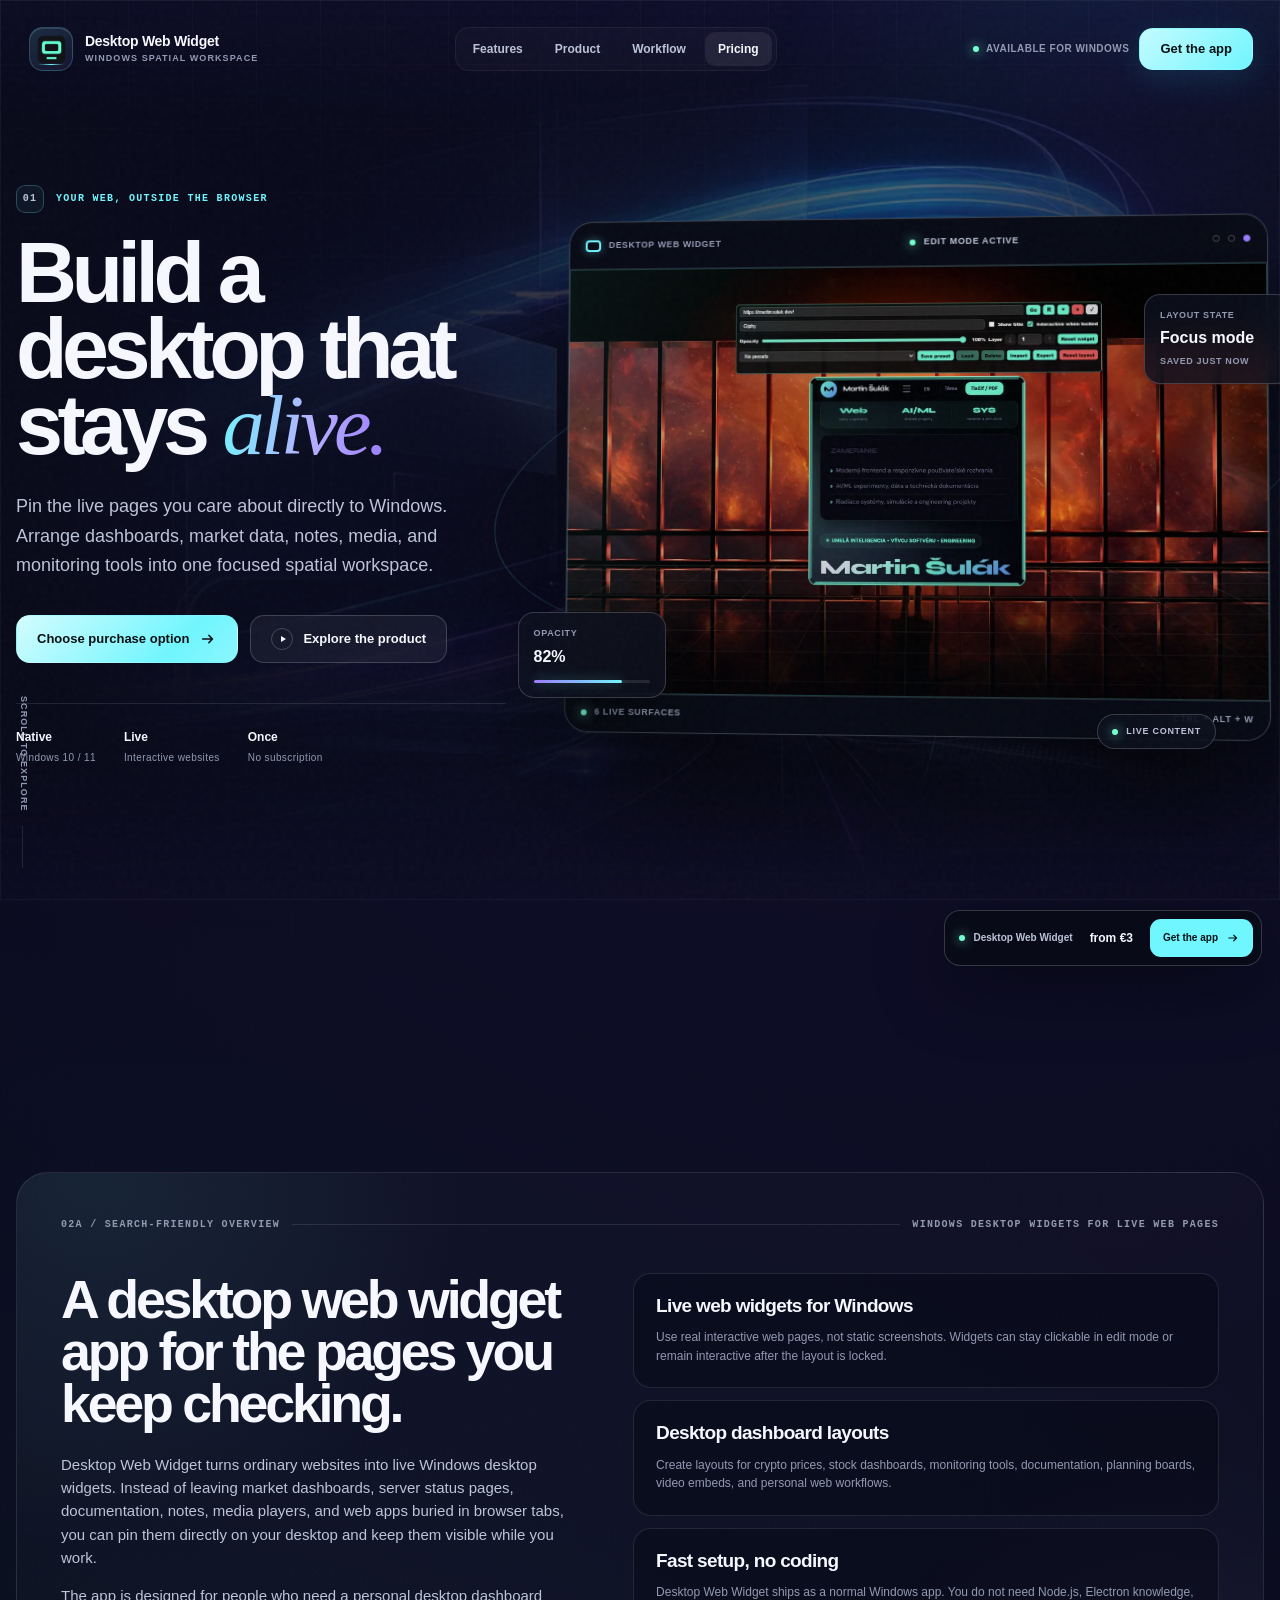
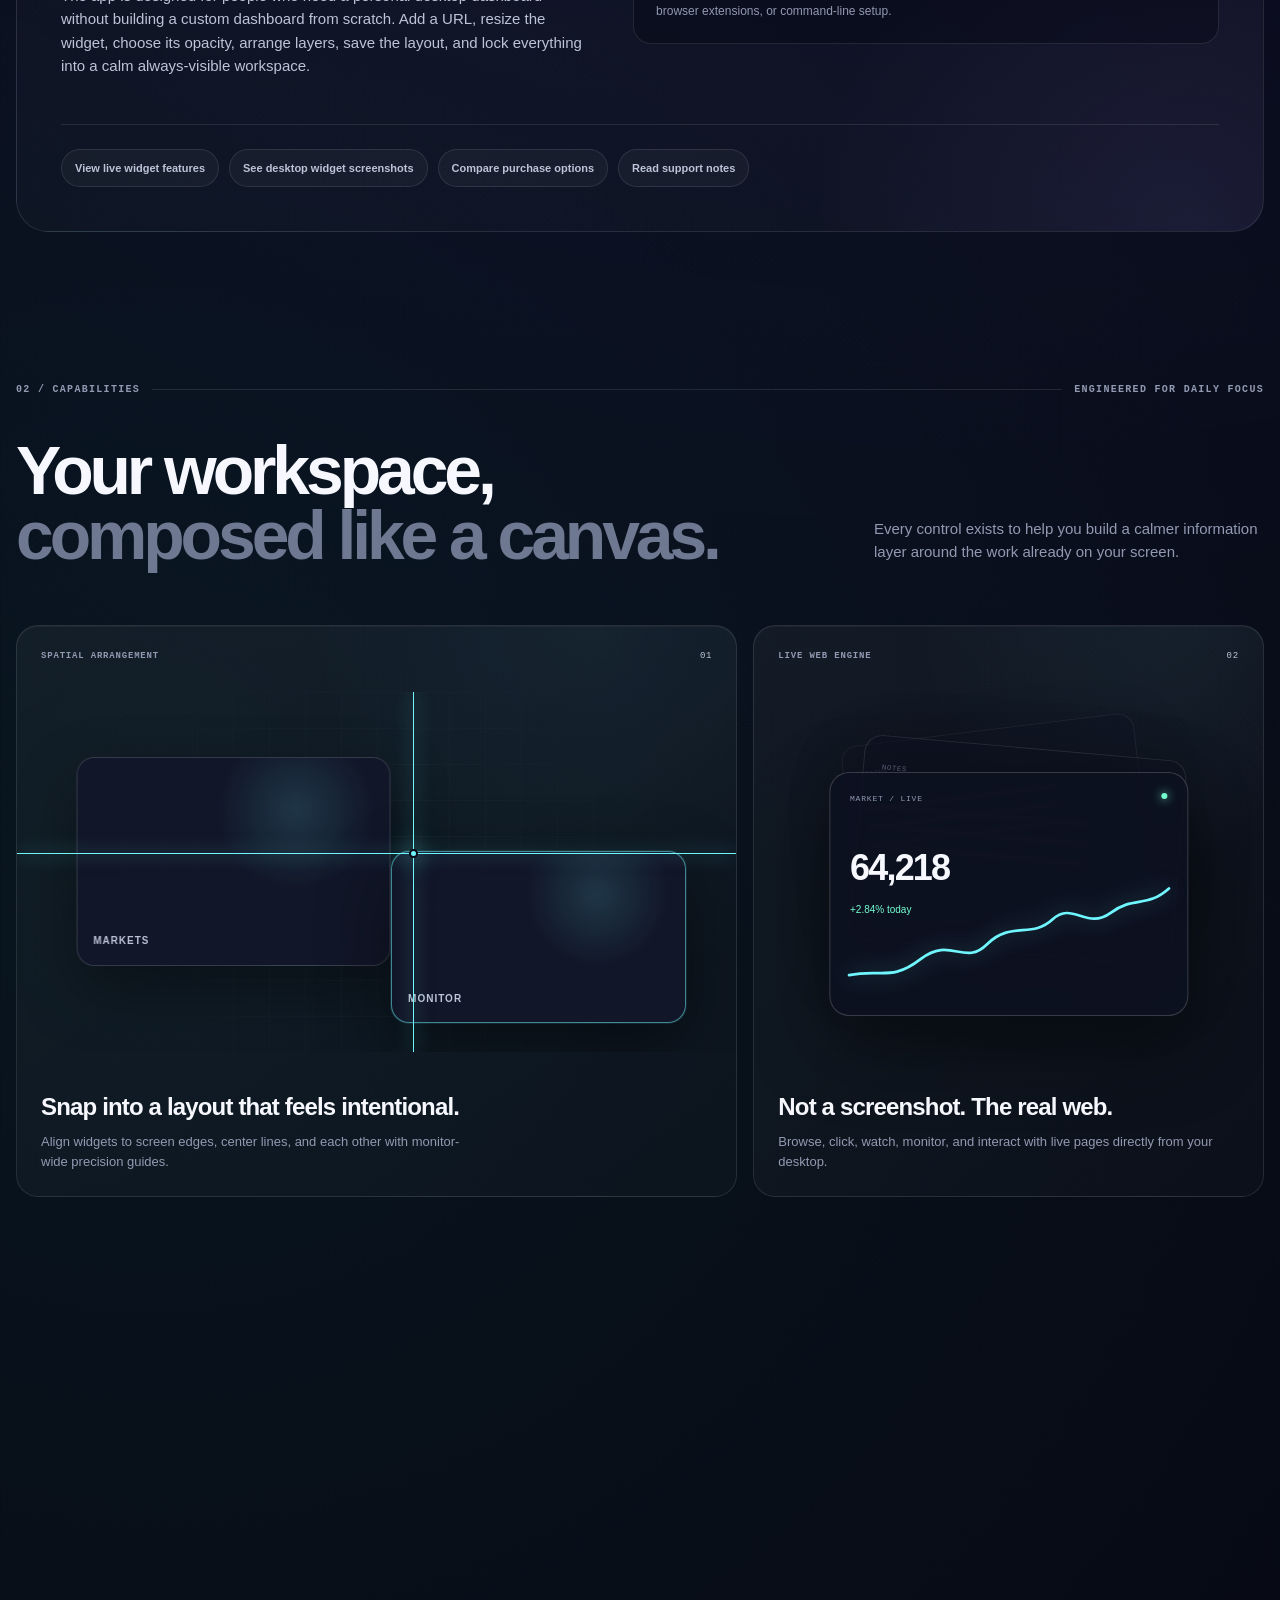
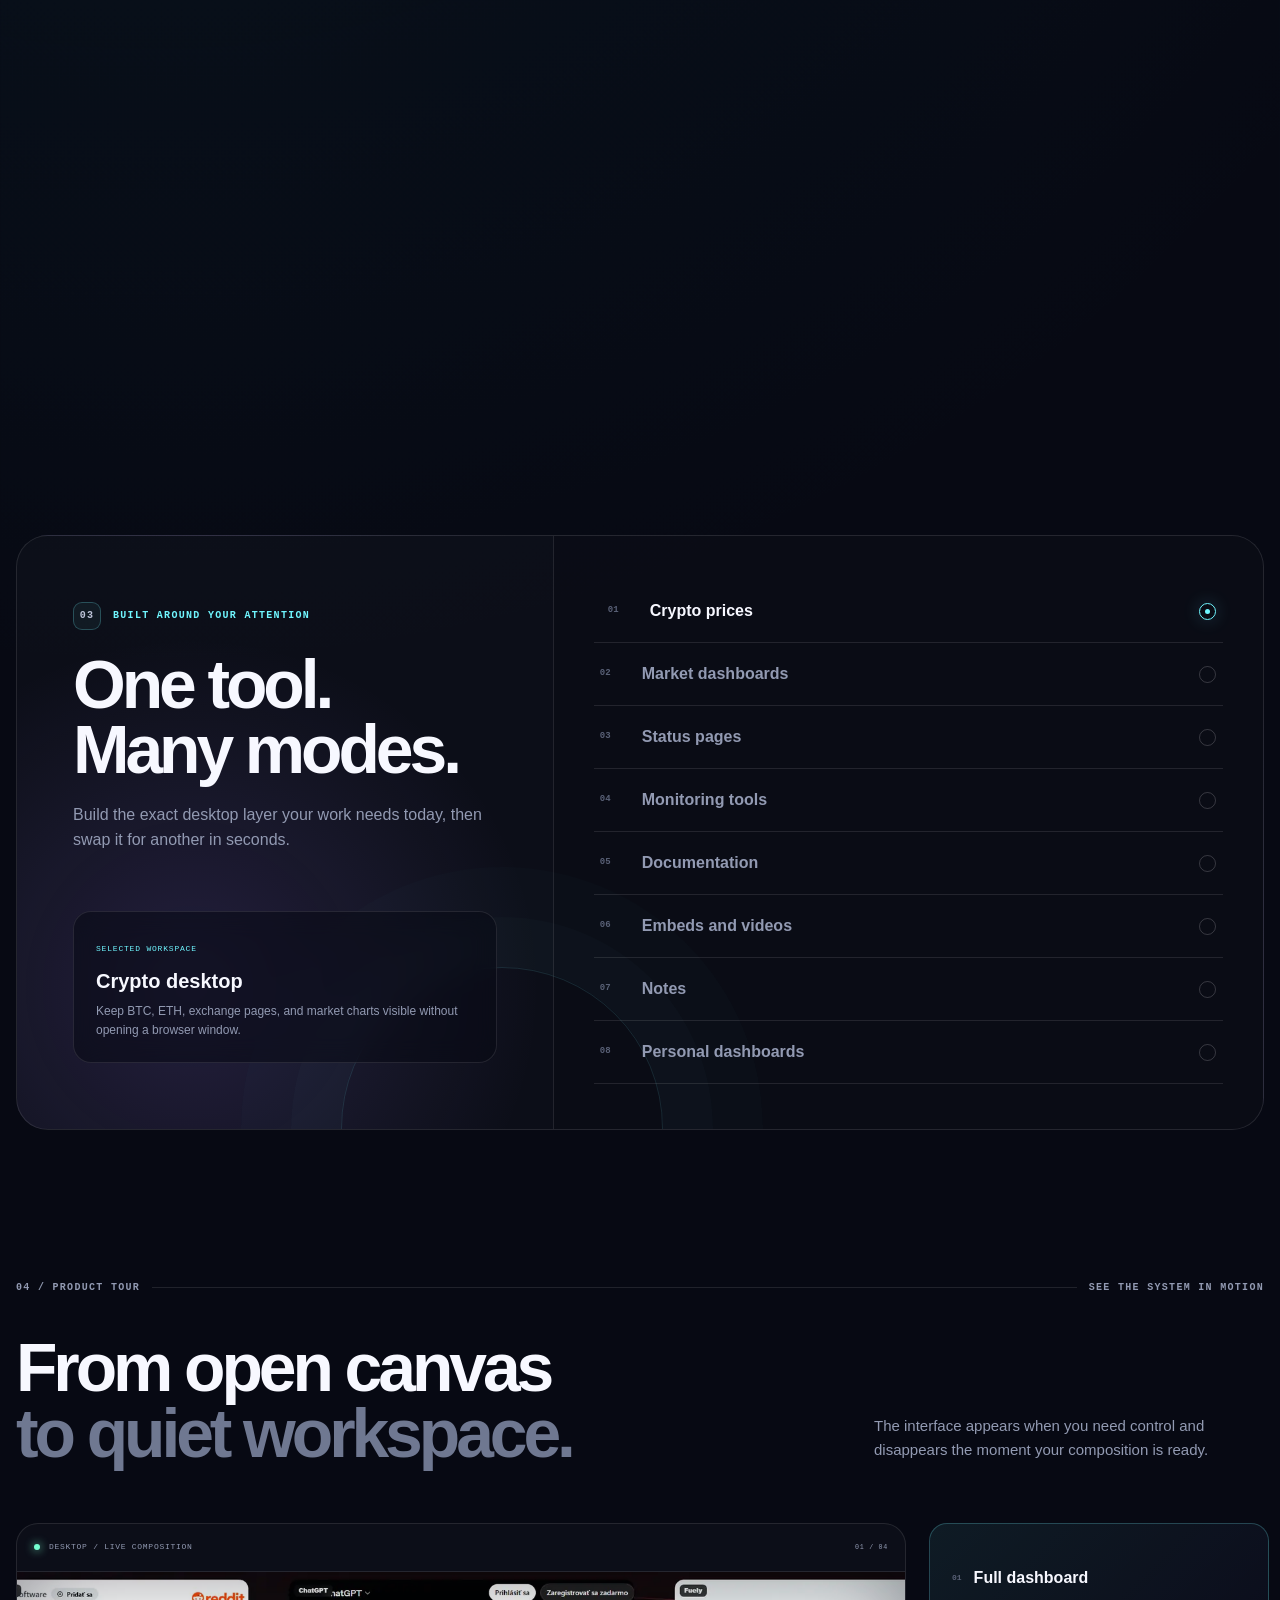
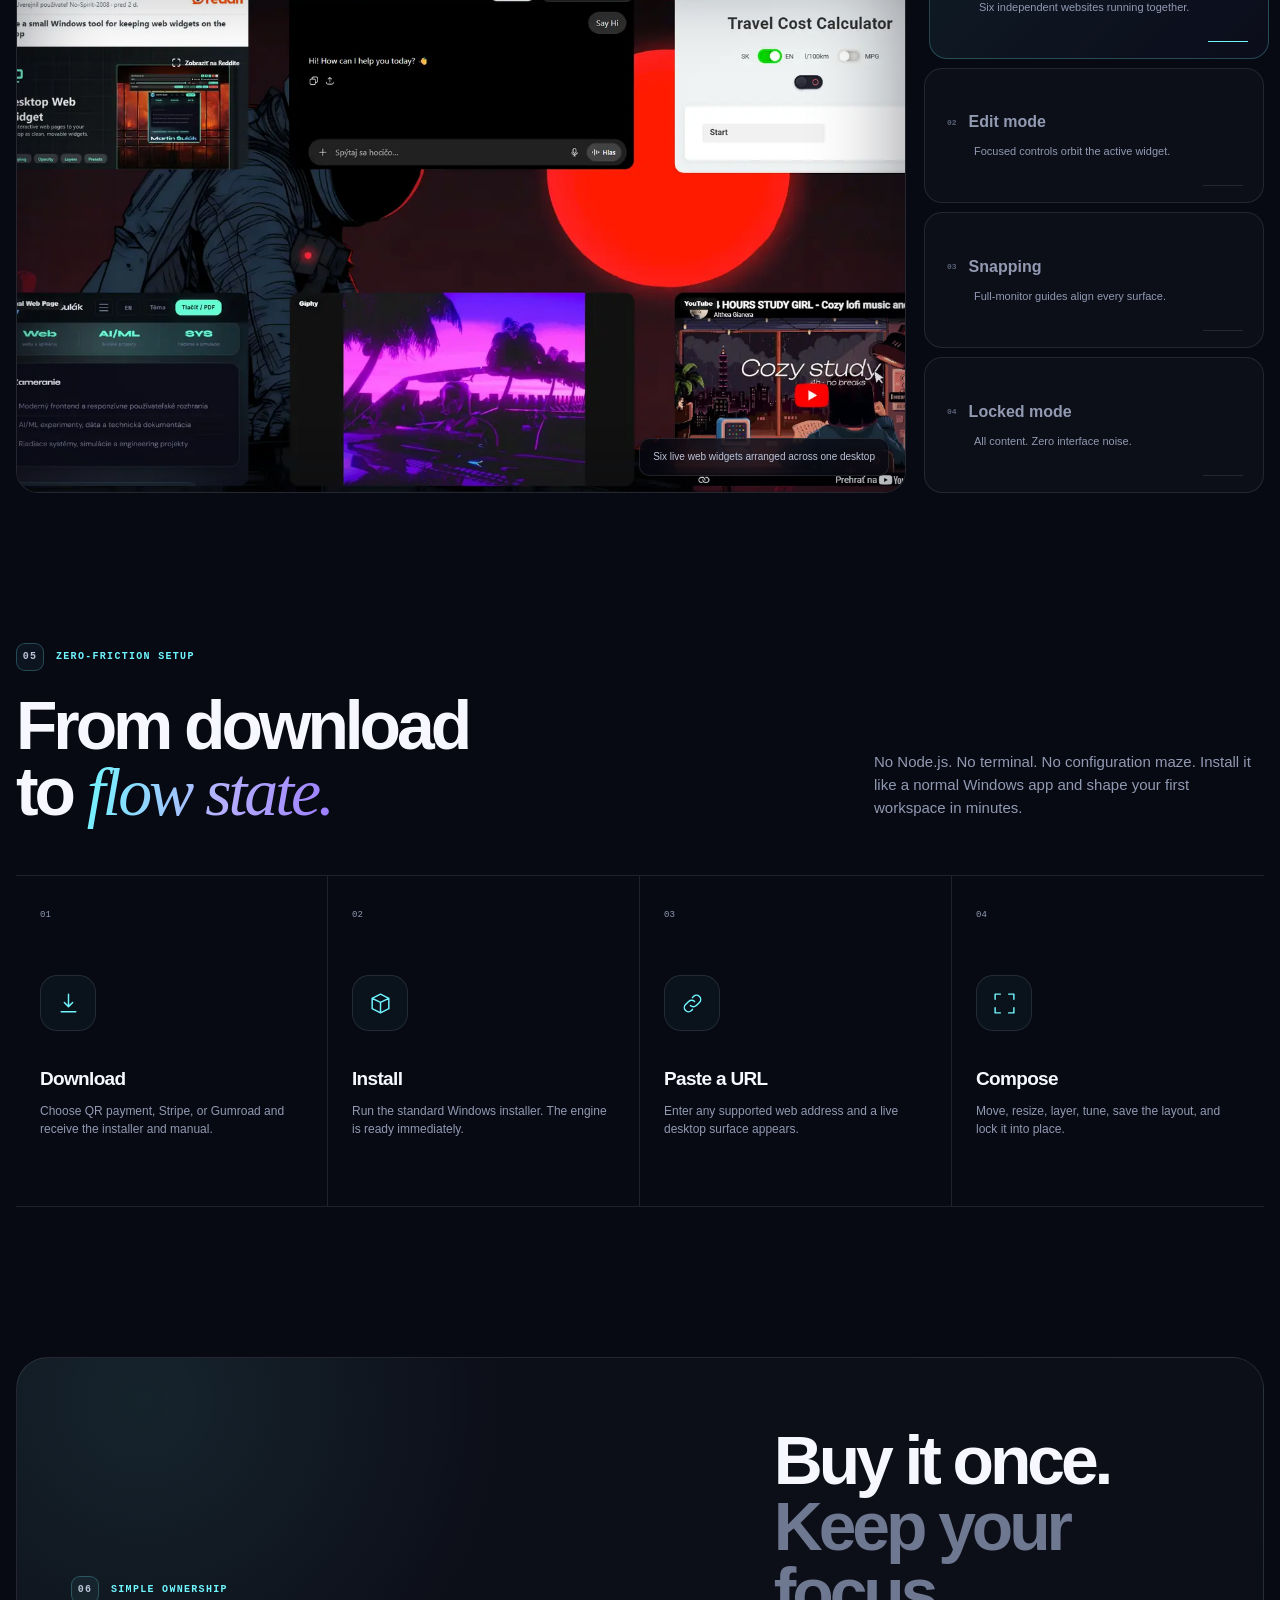
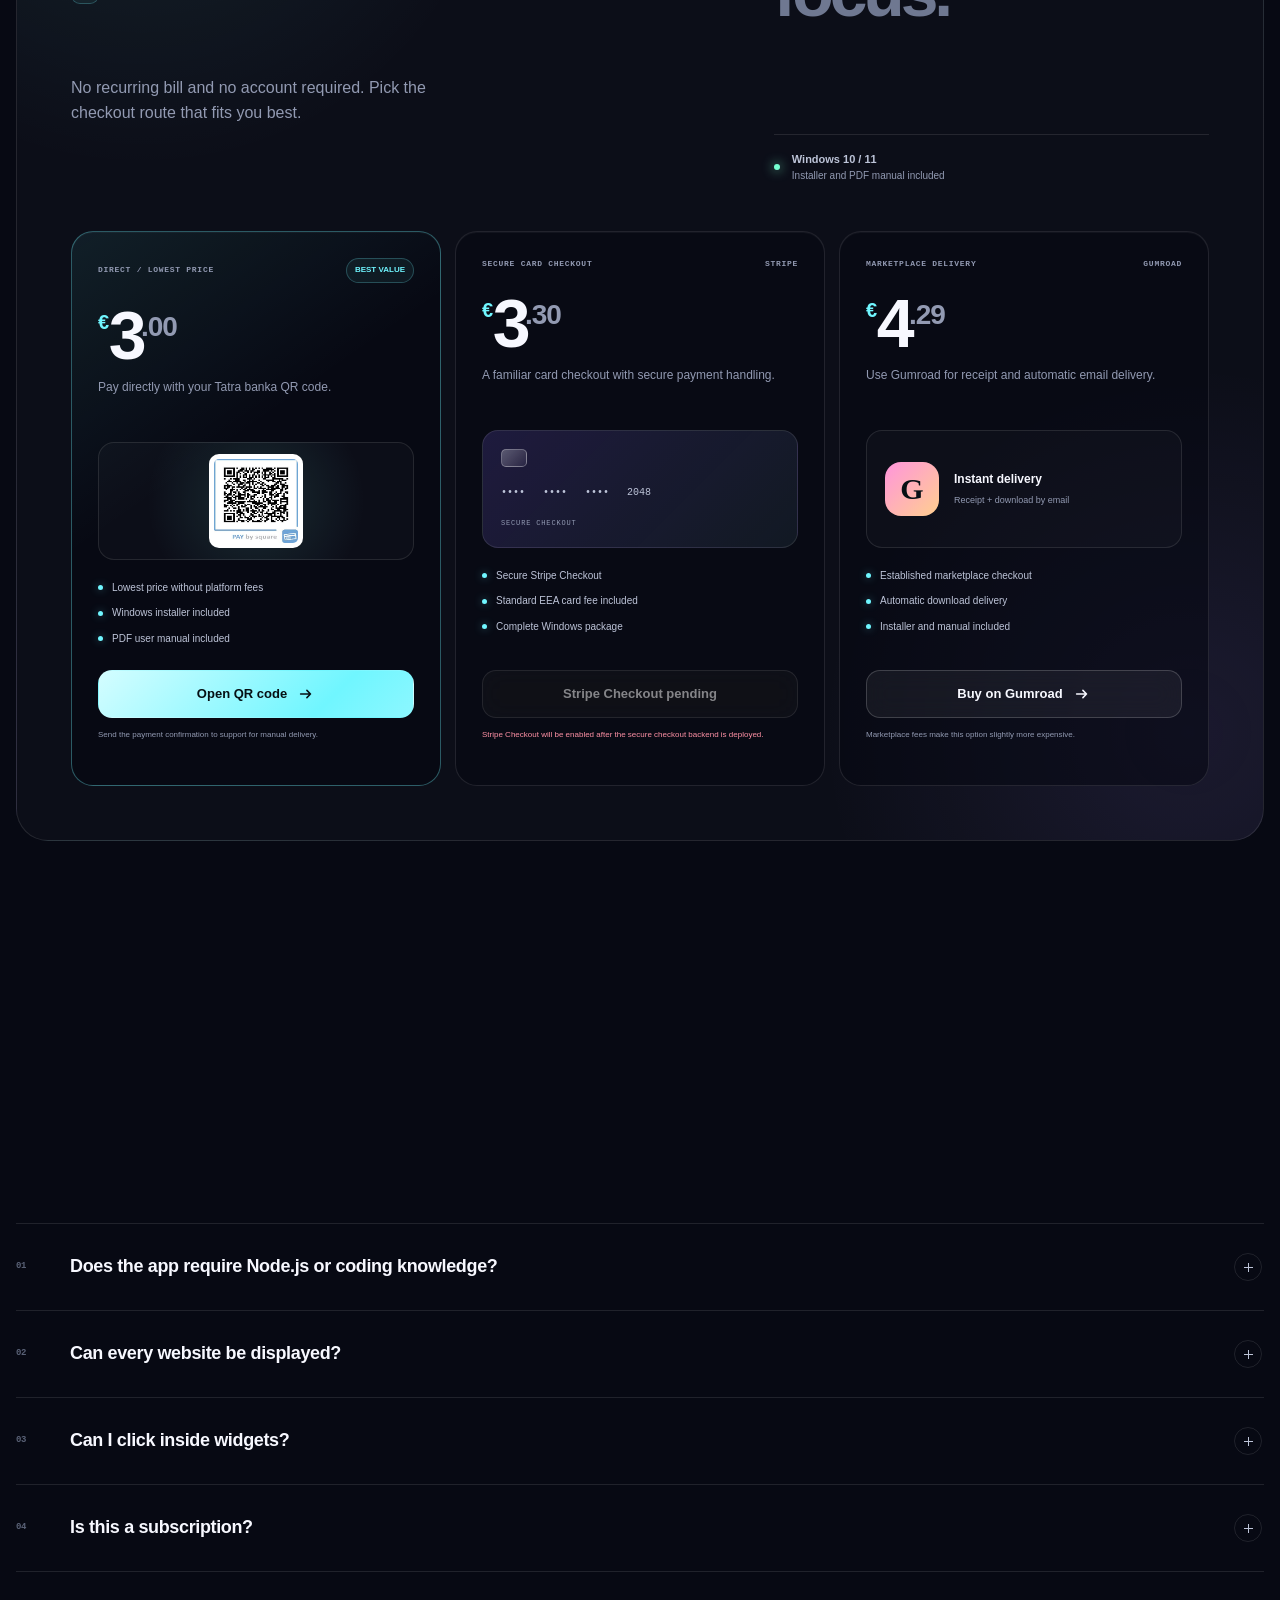
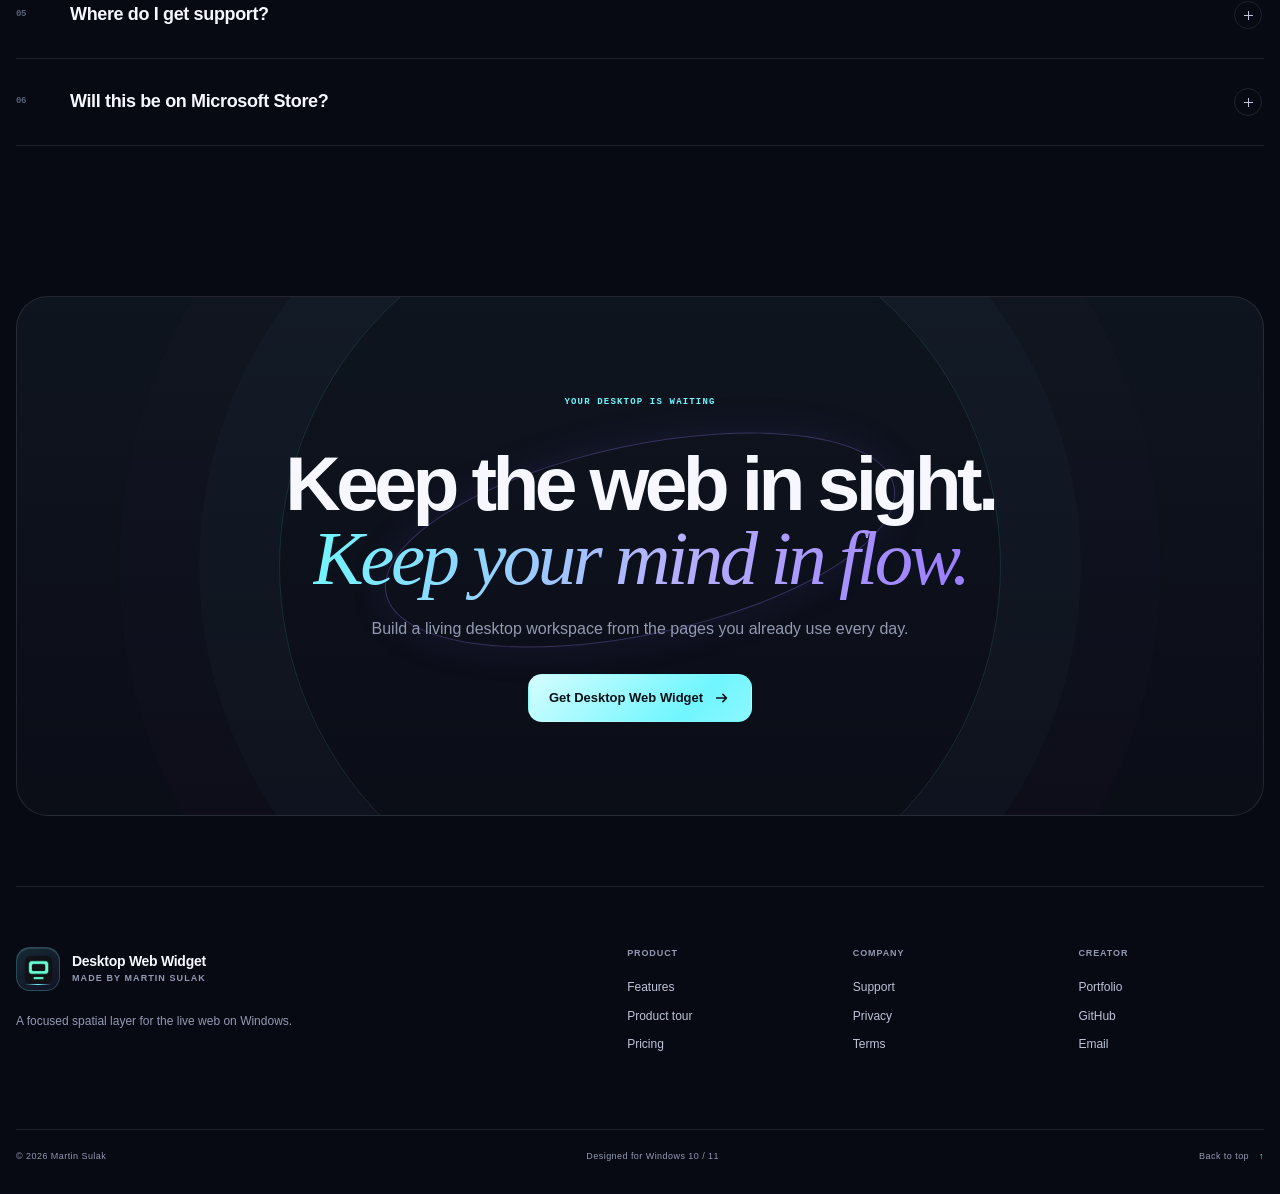
==== commit e38fb793: "Improve website SEO from audit" ====
--- a/index.html
+++ b/index.html
@@ -2,73 +2,219 @@
 <html lang="en">
 <head>
   <meta name="p:domain_verify" content="41b47b1ae2302c7e59b6b2cc1f805d79"/>
-  <script async src="https://www.googletagmanager.com/gtag/js?id=G-9J6V0BWL1W"></script>
   <script>
     window.dataLayer = window.dataLayer || [];
     function gtag(){dataLayer.push(arguments);}
     gtag('js', new Date());
     gtag('config', 'G-9J6V0BWL1W');
+    window.addEventListener('load', function () {
+      var script = document.createElement('script');
+      script.async = true;
+      script.src = 'https://www.googletagmanager.com/gtag/js?id=G-9J6V0BWL1W';
+      document.head.appendChild(script);
+    });
   </script>
   <meta charset="UTF-8" />
   <meta name="viewport" content="width=device-width, initial-scale=1.0" />
-  <meta name="description" content="Desktop Web Widget is a Windows desktop app for pinning live web pages, dashboards, crypto prices, notes, embeds, and monitoring pages as interactive desktop widgets." />
+  <meta name="description" content="Pin live websites as movable Windows desktop widgets. Build desktop dashboards for market data, monitoring, notes, videos, docs, and web apps." />
   <meta name="theme-color" content="#070913" />
   <meta name="author" content="Martin Sulak" />
-  <meta name="robots" content="index, follow" />
+  <meta name="creator" content="Martin Sulak" />
+  <meta name="publisher" content="Martin Sulak" />
+  <meta name="robots" content="index, follow, max-image-preview:large, max-snippet:-1, max-video-preview:-1" />
+  <meta name="googlebot" content="index, follow, max-image-preview:large, max-snippet:-1, max-video-preview:-1" />
   <meta name="application-name" content="Desktop Web Widget" />
-  <meta property="og:title" content="Desktop Web Widget | Interactive Web Widgets For Windows" />
-  <meta property="og:description" content="Pin live web pages, dashboards, crypto prices, notes, embeds, and monitoring pages directly to your Windows desktop." />
+  <meta name="msapplication-TileColor" content="#070913" />
+  <meta name="msapplication-config" content="browserconfig.xml" />
+  <meta property="og:title" content="Desktop Web Widget for Windows | Live Web Widgets" />
+  <meta property="og:description" content="Pin live websites, dashboards, market data, notes, embeds, videos, and monitoring pages directly to your Windows desktop." />
   <meta property="og:image" content="https://desktop-web-widget.martinsulak.dev/assets/cover.png" />
+  <meta property="og:image:secure_url" content="https://desktop-web-widget.martinsulak.dev/assets/cover.png" />
+  <meta property="og:image:type" content="image/png" />
+  <meta property="og:image:width" content="1280" />
+  <meta property="og:image:height" content="720" />
   <meta property="og:image:alt" content="Desktop Web Widget product preview on a Windows desktop" />
   <meta property="og:url" content="https://desktop-web-widget.martinsulak.dev/" />
   <meta property="og:type" content="website" />
+  <meta property="og:locale" content="en_US" />
   <meta property="og:site_name" content="Desktop Web Widget" />
   <meta name="twitter:card" content="summary_large_image" />
-  <meta name="twitter:title" content="Desktop Web Widget | Interactive Web Widgets For Windows" />
-  <meta name="twitter:description" content="Pin live web pages, dashboards, crypto prices, notes, embeds, and monitoring pages directly to your Windows desktop." />
+  <meta name="twitter:title" content="Desktop Web Widget for Windows | Live Web Widgets" />
+  <meta name="twitter:description" content="Pin live websites, dashboards, market data, notes, embeds, videos, and monitoring pages directly to your Windows desktop." />
   <meta name="twitter:image" content="https://desktop-web-widget.martinsulak.dev/assets/cover.png" />
   <meta name="twitter:image:alt" content="Desktop Web Widget product preview on a Windows desktop" />
-  <title>Desktop Web Widget | Windows Desktop Web Widgets</title>
+  <meta name="twitter:url" content="https://desktop-web-widget.martinsulak.dev/" />
+  <title>Desktop Web Widget for Windows | Live Web Widget App</title>
   <link rel="canonical" href="https://desktop-web-widget.martinsulak.dev/" />
+  <link rel="alternate" hreflang="en" href="https://desktop-web-widget.martinsulak.dev/" />
+  <link rel="alternate" hreflang="x-default" href="https://desktop-web-widget.martinsulak.dev/" />
   <link rel="icon" href="assets/favicon.ico" />
+  <link rel="icon" type="image/png" href="assets/logo.png" />
+  <link rel="apple-touch-icon" href="assets/logo.png" />
+  <link rel="manifest" href="site.webmanifest" />
+  <link rel="alternate" type="text/plain" href="llms.txt" title="LLMs.txt" />
+  <link rel="preconnect" href="https://www.googletagmanager.com" crossorigin />
+  <link rel="dns-prefetch" href="https://www.googletagmanager.com" />
+  <link rel="preload" as="image" href="assets/ambient-orbit.webp" type="image/webp" fetchpriority="high" />
   <link rel="stylesheet" href="styles.css" />
   <script type="application/ld+json">
     {
       "@context": "https://schema.org",
-      "@type": "SoftwareApplication",
-      "name": "Desktop Web Widget",
-      "description": "Desktop Web Widget is a Windows desktop app for pinning live web pages, dashboards, crypto prices, notes, embeds, and monitoring pages as interactive desktop widgets.",
-      "url": "https://desktop-web-widget.martinsulak.dev/",
-      "image": "https://desktop-web-widget.martinsulak.dev/assets/cover.png",
-      "applicationCategory": "ProductivityApplication",
-      "operatingSystem": "Windows 10, Windows 11",
-      "softwareVersion": "1.1.0",
-      "author": {
-        "@type": "Person",
-        "name": "Martin Sulak",
-        "url": "https://martinsulak.dev/"
-      },
-      "offers": [
+      "@graph": [
         {
-          "@type": "Offer",
-          "price": "3.00",
-          "priceCurrency": "EUR",
-          "url": "https://desktop-web-widget.martinsulak.dev/#pricing",
-          "availability": "https://schema.org/InStock"
+          "@type": "Person",
+          "@id": "https://martinsulak.dev/#person",
+          "name": "Martin Sulak",
+          "url": "https://martinsulak.dev/",
+          "email": "mailto:martinsulak18@gmail.com"
         },
         {
-          "@type": "Offer",
-          "price": "3.30",
-          "priceCurrency": "EUR",
-          "url": "https://desktop-web-widget.martinsulak.dev/#pricing",
-          "availability": "https://schema.org/InStock"
+          "@type": "WebSite",
+          "@id": "https://desktop-web-widget.martinsulak.dev/#website",
+          "url": "https://desktop-web-widget.martinsulak.dev/",
+          "name": "Desktop Web Widget",
+          "description": "Windows desktop app for pinning live web pages as interactive desktop widgets.",
+          "inLanguage": "en",
+          "publisher": {
+            "@id": "https://martinsulak.dev/#person"
+          }
         },
         {
-          "@type": "Offer",
-          "price": "4.29",
-          "priceCurrency": "EUR",
-          "url": "https://martinsulak.gumroad.com/l/desktop-web-widget",
-          "availability": "https://schema.org/InStock"
+          "@type": "WebPage",
+          "@id": "https://desktop-web-widget.martinsulak.dev/#webpage",
+          "url": "https://desktop-web-widget.martinsulak.dev/",
+          "name": "Desktop Web Widget for Windows | Live Web Widget App",
+          "description": "Pin live websites as movable Windows desktop widgets. Build desktop dashboards for market data, monitoring, notes, videos, docs, and web apps.",
+          "isPartOf": {
+            "@id": "https://desktop-web-widget.martinsulak.dev/#website"
+          },
+          "about": {
+            "@id": "https://desktop-web-widget.martinsulak.dev/#software"
+          },
+          "primaryImageOfPage": {
+            "@type": "ImageObject",
+            "url": "https://desktop-web-widget.martinsulak.dev/assets/cover.png",
+            "width": 1280,
+            "height": 720
+          },
+          "dateModified": "2026-06-16",
+          "inLanguage": "en"
+        },
+        {
+          "@type": "SoftwareApplication",
+          "@id": "https://desktop-web-widget.martinsulak.dev/#software",
+          "name": "Desktop Web Widget",
+          "alternateName": "Desktop Web Widget for Windows",
+          "description": "Desktop Web Widget is a Windows productivity app for pinning live websites, dashboards, market data, notes, media, embeds, and monitoring pages as movable desktop widgets.",
+          "url": "https://desktop-web-widget.martinsulak.dev/",
+          "image": "https://desktop-web-widget.martinsulak.dev/assets/cover.png",
+          "screenshot": [
+            "https://desktop-web-widget.martinsulak.dev/assets/desktop-with-widgets.png",
+            "https://desktop-web-widget.martinsulak.dev/assets/screenshot-edit-mode.png",
+            "https://desktop-web-widget.martinsulak.dev/assets/screenshot-snapping.png",
+            "https://desktop-web-widget.martinsulak.dev/assets/screenshot-locked-mode.png"
+          ],
+          "applicationCategory": "ProductivityApplication",
+          "applicationSubCategory": "Desktop dashboard software",
+          "operatingSystem": "Windows 10, Windows 11",
+          "softwareVersion": "1.1.0",
+          "featureList": [
+            "Pin live web pages as Windows desktop widgets",
+            "Move, resize, snap, layer, and lock widgets",
+            "Adjust widget opacity and locked-mode interaction",
+            "Save, load, import, and export desktop layouts"
+          ],
+          "author": {
+            "@id": "https://martinsulak.dev/#person"
+          },
+          "publisher": {
+            "@id": "https://martinsulak.dev/#person"
+          },
+          "offers": [
+            {
+              "@type": "Offer",
+              "name": "Direct QR payment",
+              "price": "3.00",
+              "priceCurrency": "EUR",
+              "url": "https://desktop-web-widget.martinsulak.dev/#pricing",
+              "availability": "https://schema.org/InStock",
+              "seller": {
+                "@id": "https://martinsulak.dev/#person"
+              }
+            },
+            {
+              "@type": "Offer",
+              "name": "Stripe card checkout",
+              "price": "3.30",
+              "priceCurrency": "EUR",
+              "url": "https://desktop-web-widget.martinsulak.dev/#pricing",
+              "availability": "https://schema.org/InStock",
+              "seller": {
+                "@id": "https://martinsulak.dev/#person"
+              }
+            },
+            {
+              "@type": "Offer",
+              "name": "Gumroad checkout",
+              "price": "4.29",
+              "priceCurrency": "EUR",
+              "url": "https://martinsulak.gumroad.com/l/desktop-web-widget",
+              "availability": "https://schema.org/InStock",
+              "seller": {
+                "@id": "https://martinsulak.dev/#person"
+              }
+            }
+          ]
+        },
+        {
+          "@type": "FAQPage",
+          "@id": "https://desktop-web-widget.martinsulak.dev/#faq-schema",
+          "mainEntity": [
+            {
+              "@type": "Question",
+              "name": "Does the app require Node.js or coding knowledge?",
+              "acceptedAnswer": {
+                "@type": "Answer",
+                "text": "No. The download includes a normal Windows installer. You do not need Node.js, npm, Electron, or programming knowledge."
+              }
+            },
+            {
+              "@type": "Question",
+              "name": "Can every website be displayed?",
+              "acceptedAnswer": {
+                "@type": "Answer",
+                "text": "The app uses isolated browser views, so normal websites can load even when they reject iframe embedding. DRM services, enterprise policies, extension-dependent pages, or sites that reject desktop app browsers may still be unavailable."
+              }
+            },
+            {
+              "@type": "Question",
+              "name": "Can I click inside widgets?",
+              "acceptedAnswer": {
+                "@type": "Answer",
+                "text": "Yes. Widgets are clickable in edit mode. You can also choose whether each widget remains interactive after locking the layout."
+              }
+            },
+            {
+              "@type": "Question",
+              "name": "Is this a subscription?",
+              "acceptedAnswer": {
+                "@type": "Answer",
+                "text": "No. Desktop Web Widget is a one-time purchase. QR payment, Stripe Checkout, and Gumroad are available."
+              }
+            }
+          ]
+        },
+        {
+          "@type": "BreadcrumbList",
+          "@id": "https://desktop-web-widget.martinsulak.dev/#breadcrumb",
+          "itemListElement": [
+            {
+              "@type": "ListItem",
+              "position": 1,
+              "name": "Desktop Web Widget",
+              "item": "https://desktop-web-widget.martinsulak.dev/"
+            }
+          ]
         }
       ]
     }
@@ -81,7 +227,7 @@
 
   <header class="site-header">
     <a class="brand" href="#top" aria-label="Desktop Web Widget home">
-      <span class="brand-mark"><img src="assets/logo.png" alt="" /></span>
+      <span class="brand-mark"><img src="assets/logo.png" alt="Desktop Web Widget logo" width="600" height="600" /></span>
       <span class="brand-copy">
         <strong>Desktop Web Widget</strong>
         <small>Windows spatial workspace</small>
@@ -140,7 +286,7 @@
             <div class="window-controls"><span></span><span></span><span></span></div>
           </div>
           <div class="desktop-canvas">
-            <img src="assets/screenshot-edit-mode.png" alt="Desktop Web Widget edit mode with a live widget and floating control panel" />
+            <img src="assets/screenshot-edit-mode.webp" alt="Desktop Web Widget edit mode with a live widget and floating control panel" width="1919" height="1031" fetchpriority="high" decoding="async" />
             <div class="canvas-shine"></div>
           </div>
           <div class="window-footer">
@@ -175,6 +321,43 @@
       <div class="signal-item"><span>01</span><strong>Pin anything</strong><small>Real websites, not screenshots</small></div>
       <div class="signal-item"><span>02</span><strong>Compose freely</strong><small>Move, resize, layer, snap</small></div>
       <div class="signal-item"><span>03</span><strong>Lock the flow</strong><small>Clean when you are done</small></div>
+    </section>
+
+    <section id="windows-desktop-widgets" class="section seo-copy-section">
+      <div class="seo-copy-shell reveal">
+        <div class="section-kicker">
+          <span>02A / Search-friendly overview</span>
+          <i></i>
+          <span>Windows desktop widgets for live web pages</span>
+        </div>
+        <div class="seo-copy-grid">
+          <div>
+            <h2>A desktop web widget app for the pages you keep checking.</h2>
+            <p>Desktop Web Widget turns ordinary websites into live Windows desktop widgets. Instead of leaving market dashboards, server status pages, documentation, notes, media players, and web apps buried in browser tabs, you can pin them directly on your desktop and keep them visible while you work.</p>
+            <p>The app is designed for people who need a personal desktop dashboard without building a custom dashboard from scratch. Add a URL, resize the widget, choose its opacity, arrange layers, save the layout, and lock everything into a calm always-visible workspace.</p>
+          </div>
+          <div class="seo-copy-cards">
+            <article>
+              <h3>Live web widgets for Windows</h3>
+              <p>Use real interactive web pages, not static screenshots. Widgets can stay clickable in edit mode or remain interactive after the layout is locked.</p>
+            </article>
+            <article>
+              <h3>Desktop dashboard layouts</h3>
+              <p>Create layouts for crypto prices, stock dashboards, monitoring tools, documentation, planning boards, video embeds, and personal web workflows.</p>
+            </article>
+            <article>
+              <h3>Fast setup, no coding</h3>
+              <p>Desktop Web Widget ships as a normal Windows app. You do not need Node.js, Electron knowledge, browser extensions, or command-line setup.</p>
+            </article>
+          </div>
+        </div>
+        <div class="seo-link-row" aria-label="Helpful product links">
+          <a href="#features">View live widget features</a>
+          <a href="#screenshots">See desktop widget screenshots</a>
+          <a href="#pricing">Compare purchase options</a>
+          <a href="support">Read support notes</a>
+        </div>
+      </div>
     </section>
 
     <section id="features" class="section feature-section">
@@ -306,27 +489,27 @@
             <small id="activeScreenshotCounter">01 / 04</small>
           </div>
           <figure class="screenshot-stage">
-            <img id="activeScreenshot" src="assets/desktop-with-widgets.png" alt="Windows desktop displaying six live web widgets including Reddit, ChatGPT, Fuely, a personal website, Giphy, and YouTube" width="1919" height="1033" loading="lazy" decoding="async" />
+            <img id="activeScreenshot" src="assets/desktop-with-widgets.webp" alt="Windows desktop displaying six live web widgets including Reddit, ChatGPT, Fuely, a personal website, Giphy, and YouTube" width="1919" height="1033" loading="lazy" decoding="async" />
             <figcaption id="activeScreenshotCaption">Six live web widgets arranged across one desktop</figcaption>
           </figure>
         </div>
         <div class="screenshot-controls" aria-label="Screenshot selector">
-          <button class="screenshot-tab active" data-index="01" data-image="assets/desktop-with-widgets.png" data-alt="Windows desktop displaying six live web widgets including Reddit, ChatGPT, Fuely, a personal website, Giphy, and YouTube" data-caption="Six live web widgets arranged across one desktop">
+          <button class="screenshot-tab active" data-index="01" data-image="assets/desktop-with-widgets.webp" data-alt="Windows desktop displaying six live web widgets including Reddit, ChatGPT, Fuely, a personal website, Giphy, and YouTube" data-caption="Six live web widgets arranged across one desktop">
             <span><b>01</b> Full dashboard</span>
             <small>Six independent websites running together.</small>
             <i></i>
           </button>
-          <button class="screenshot-tab" data-index="02" data-image="assets/screenshot-edit-mode.png" data-alt="Edit mode with the floating panel above a widget" data-caption="Edit mode with a floating panel">
+          <button class="screenshot-tab" data-index="02" data-image="assets/screenshot-edit-mode.webp" data-alt="Edit mode with the floating panel above a widget" data-caption="Edit mode with a floating panel">
             <span><b>02</b> Edit mode</span>
             <small>Focused controls orbit the active widget.</small>
             <i></i>
           </button>
-          <button class="screenshot-tab" data-index="03" data-image="assets/screenshot-snapping.png" data-alt="Widget snapping with full monitor guide lines" data-caption="Snapping and guide lines">
+          <button class="screenshot-tab" data-index="03" data-image="assets/screenshot-snapping.webp" data-alt="Widget snapping with full monitor guide lines" data-caption="Snapping and guide lines">
             <span><b>03</b> Snapping</span>
             <small>Full-monitor guides align every surface.</small>
             <i></i>
           </button>
-          <button class="screenshot-tab" data-index="04" data-image="assets/screenshot-locked-mode.png" data-alt="Locked desktop widget layout" data-caption="Clean locked mode">
+          <button class="screenshot-tab" data-index="04" data-image="assets/screenshot-locked-mode.webp" data-alt="Locked desktop widget layout" data-caption="Clean locked mode">
             <span><b>04</b> Locked mode</span>
             <small>All content. Zero interface noise.</small>
             <i></i>
@@ -390,7 +573,7 @@
             </div>
             <div class="price"><small>&euro;</small>3<span>.00</span></div>
             <p>Pay directly with your Tatra banka QR code.</p>
-            <div class="qr-wrap"><img class="qr-image" src="assets/qrcode.jpeg" alt="Tatra banka QR payment for Desktop Web Widget" /></div>
+            <div class="qr-wrap"><img class="qr-image" src="assets/qrcode.jpeg" alt="Tatra banka QR payment for Desktop Web Widget" width="313" height="367" loading="lazy" decoding="async" /></div>
             <ul>
               <li><i></i> Lowest price without platform fees</li>
               <li><i></i> Windows installer included</li>
@@ -498,7 +681,7 @@
   <footer class="site-footer">
     <div class="footer-brand">
       <a class="brand" href="#top">
-        <span class="brand-mark"><img src="assets/logo.png" alt="" /></span>
+        <span class="brand-mark"><img src="assets/logo.png" alt="Desktop Web Widget logo" width="600" height="600" loading="lazy" decoding="async" /></span>
         <span class="brand-copy"><strong>Desktop Web Widget</strong><small>Made by Martin Sulak</small></span>
       </a>
       <p>A focused spatial layer for the live web on Windows.</p>
@@ -511,13 +694,14 @@
     </div>
     <div class="footer-column">
       <span>Company</span>
-      <a href="support.html">Support</a>
-      <a href="privacy.html">Privacy</a>
-      <a href="terms.html">Terms</a>
+      <a href="support">Support</a>
+      <a href="privacy">Privacy</a>
+      <a href="terms">Terms</a>
     </div>
     <div class="footer-column">
       <span>Creator</span>
-      <a href="https://martinsulak.dev/" target="_blank" rel="noreferrer">Portfolio</a>
+      <a href="https://martinsulak.dev/" target="_blank" rel="me noreferrer">Portfolio</a>
+      <a href="https://github.com/martin18f" target="_blank" rel="me noreferrer">GitHub</a>
       <a href="mailto:martinsulak18@gmail.com">Email</a>
     </div>
     <div class="footer-bottom">
--- a/styles.css
+++ b/styles.css
@@ -399,7 +399,7 @@
   background:
     linear-gradient(90deg, var(--ink) 4%, rgba(7, 9, 19, 0.8) 34%, rgba(7, 9, 19, 0.18) 72%, var(--ink) 100%),
     linear-gradient(0deg, var(--ink), transparent 40%, transparent 74%, var(--ink)),
-    url("assets/ambient-orbit.png") center right / cover no-repeat;
+    url("assets/ambient-orbit.webp") center right / cover no-repeat;
   mask-image: linear-gradient(to bottom, transparent, black 14%, black 84%, transparent);
 }
 
@@ -1338,6 +1338,91 @@
   background:
     radial-gradient(circle at 14% 76%, rgba(155, 124, 255, 0.16), transparent 30%),
     rgba(255, 255, 255, 0.022);
+}
+
+.seo-copy-section {
+  padding-top: 120px;
+}
+
+.seo-copy-shell {
+  overflow: hidden;
+  padding: 44px;
+  border: 1px solid var(--line);
+  border-radius: var(--radius-lg);
+  background:
+    radial-gradient(circle at 6% 0%, rgba(112, 246, 255, 0.08), transparent 28%),
+    radial-gradient(circle at 94% 100%, rgba(155, 124, 255, 0.09), transparent 28%),
+    rgba(255, 255, 255, 0.02);
+}
+
+.seo-copy-grid {
+  display: grid;
+  grid-template-columns: minmax(0, 0.95fr) minmax(0, 1.05fr);
+  gap: 42px;
+  align-items: start;
+}
+
+.seo-copy-grid h2 {
+  max-width: 720px;
+  margin-bottom: 24px;
+  font-size: clamp(34px, 4.2vw, 60px);
+}
+
+.seo-copy-grid p {
+  color: var(--muted-bright);
+  font-size: 15px;
+}
+
+.seo-copy-cards {
+  display: grid;
+  gap: 12px;
+}
+
+.seo-copy-cards article {
+  padding: 22px;
+  border: 1px solid var(--line);
+  border-radius: 18px;
+  background: rgba(7, 9, 19, 0.42);
+}
+
+.seo-copy-cards h3 {
+  font-size: 19px;
+}
+
+.seo-copy-cards p {
+  margin-bottom: 0;
+  color: var(--muted);
+  font-size: 12px;
+}
+
+.seo-link-row {
+  display: flex;
+  flex-wrap: wrap;
+  gap: 10px;
+  margin-top: 32px;
+  padding-top: 24px;
+  border-top: 1px solid var(--line);
+}
+
+.seo-link-row a {
+  display: inline-flex;
+  min-height: 38px;
+  align-items: center;
+  padding: 0 13px;
+  border: 1px solid var(--line);
+  border-radius: 99px;
+  color: var(--muted-bright);
+  background: rgba(255, 255, 255, 0.035);
+  font-size: 11px;
+  font-weight: 650;
+  text-decoration: none;
+  transition: color 0.2s ease, border-color 0.2s ease, background 0.2s ease;
+}
+
+.seo-link-row a:hover {
+  border-color: rgba(112, 246, 255, 0.32);
+  color: var(--text);
+  background: rgba(112, 246, 255, 0.07);
 }
 
 .use-copy {
@@ -2631,6 +2716,19 @@
     padding: 24px 20px;
   }
 
+  .seo-copy-section {
+    padding-top: 80px;
+  }
+
+  .seo-copy-shell {
+    padding: 28px 20px;
+  }
+
+  .seo-copy-grid {
+    grid-template-columns: 1fr;
+    gap: 24px;
+  }
+
   .screenshot-stage,
   .screenshot-stage img {
     min-height: 310px;
